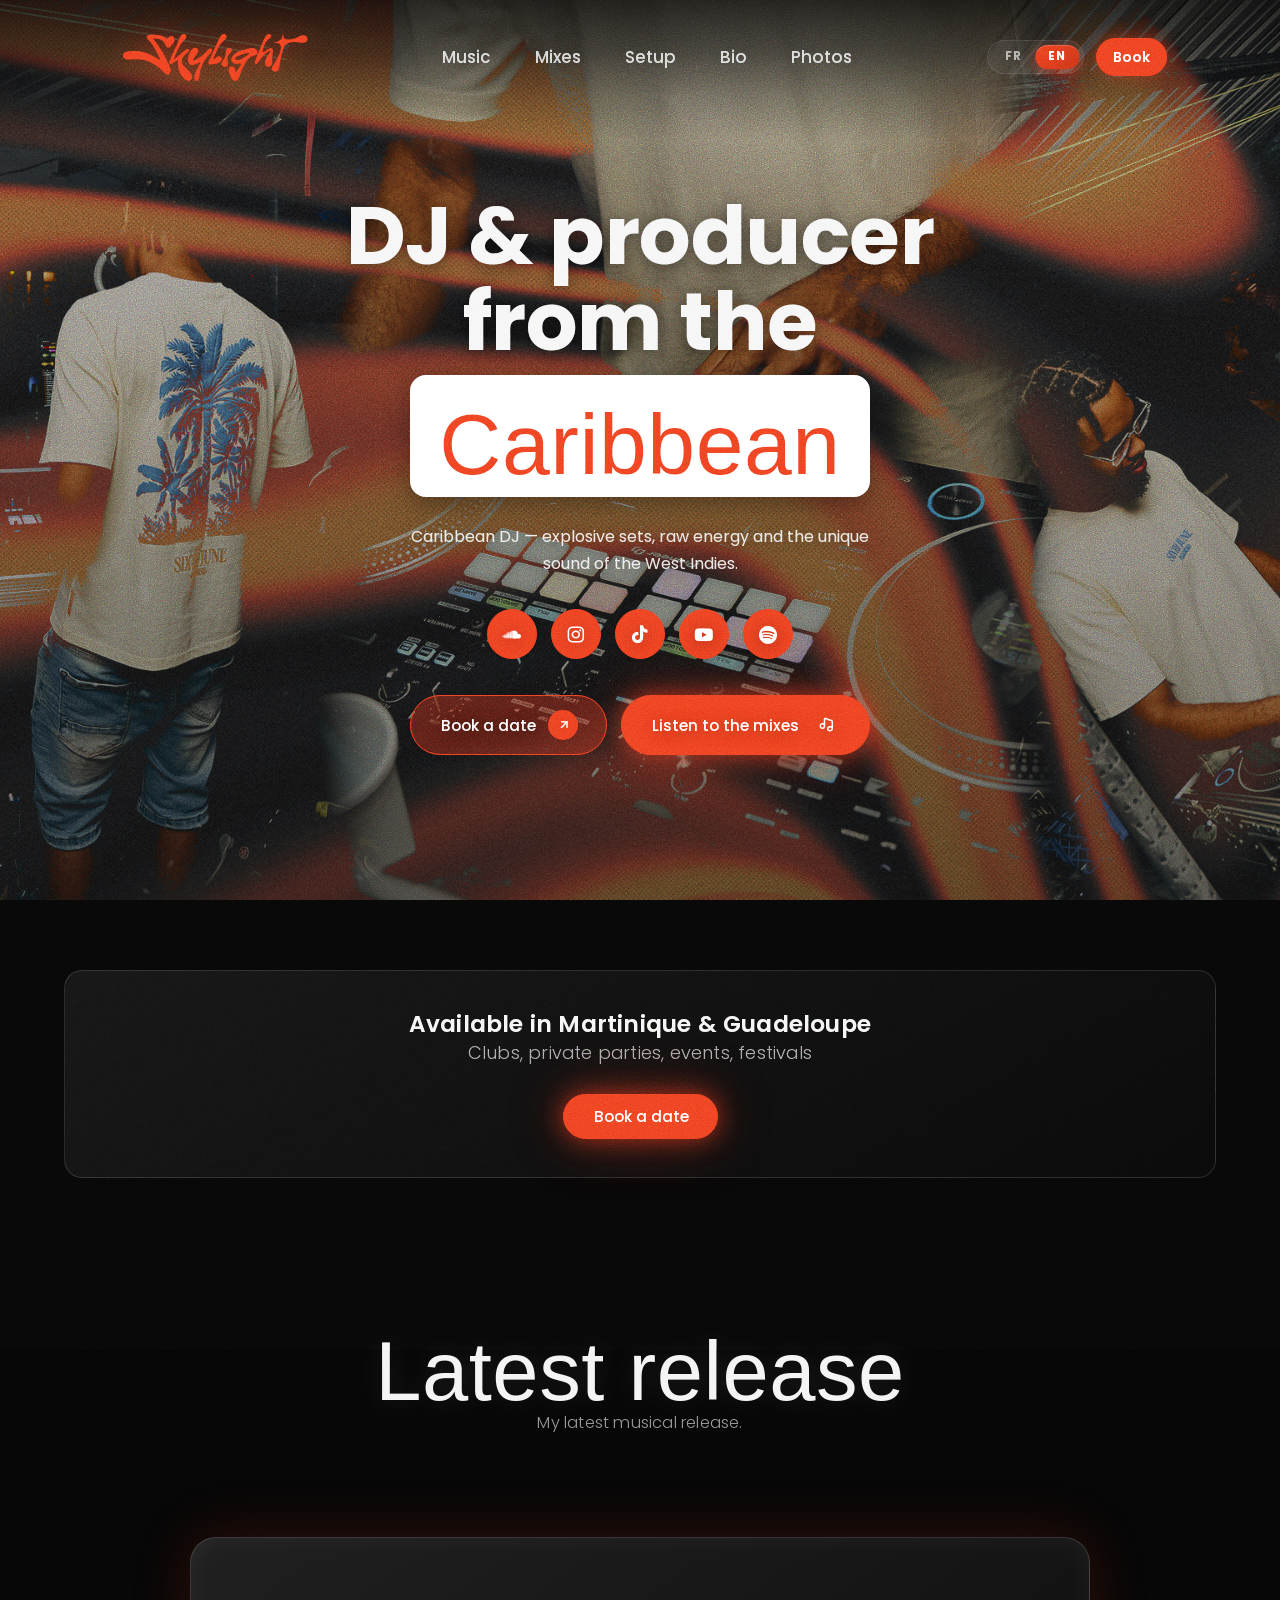
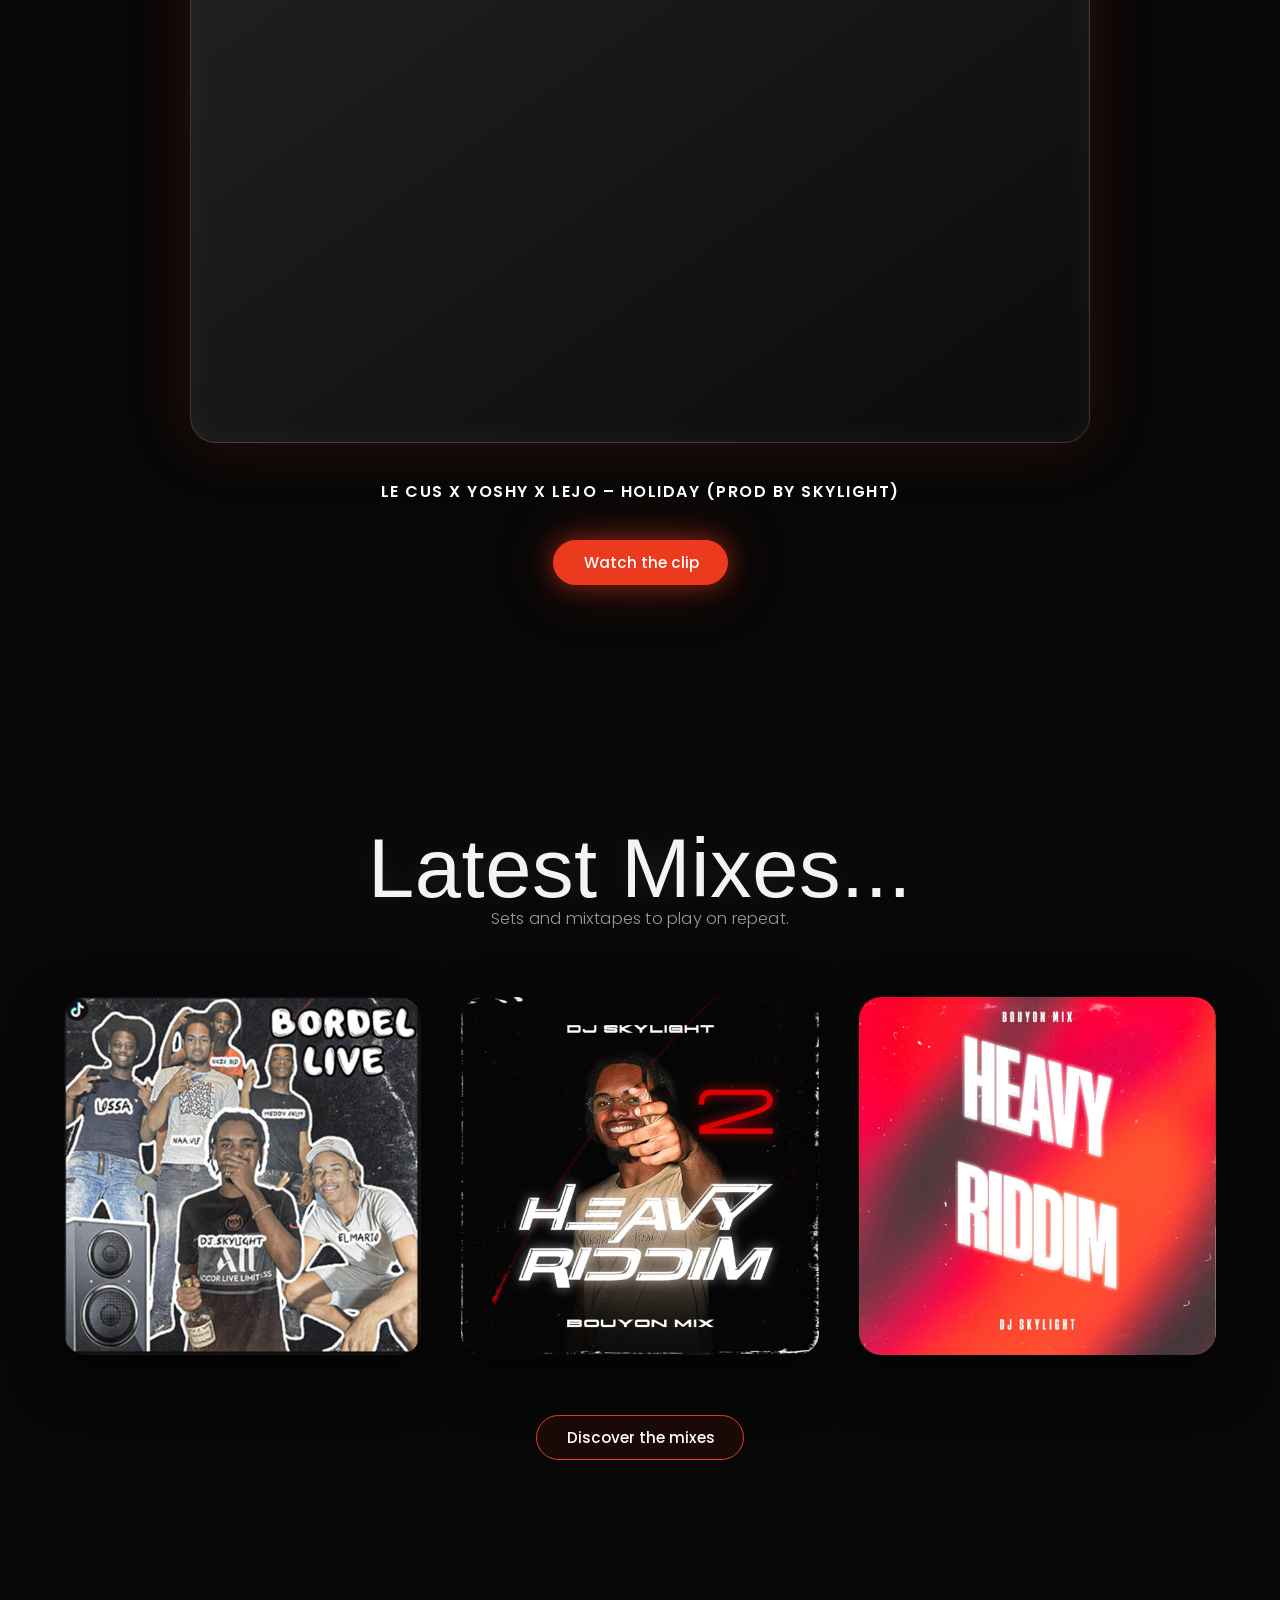
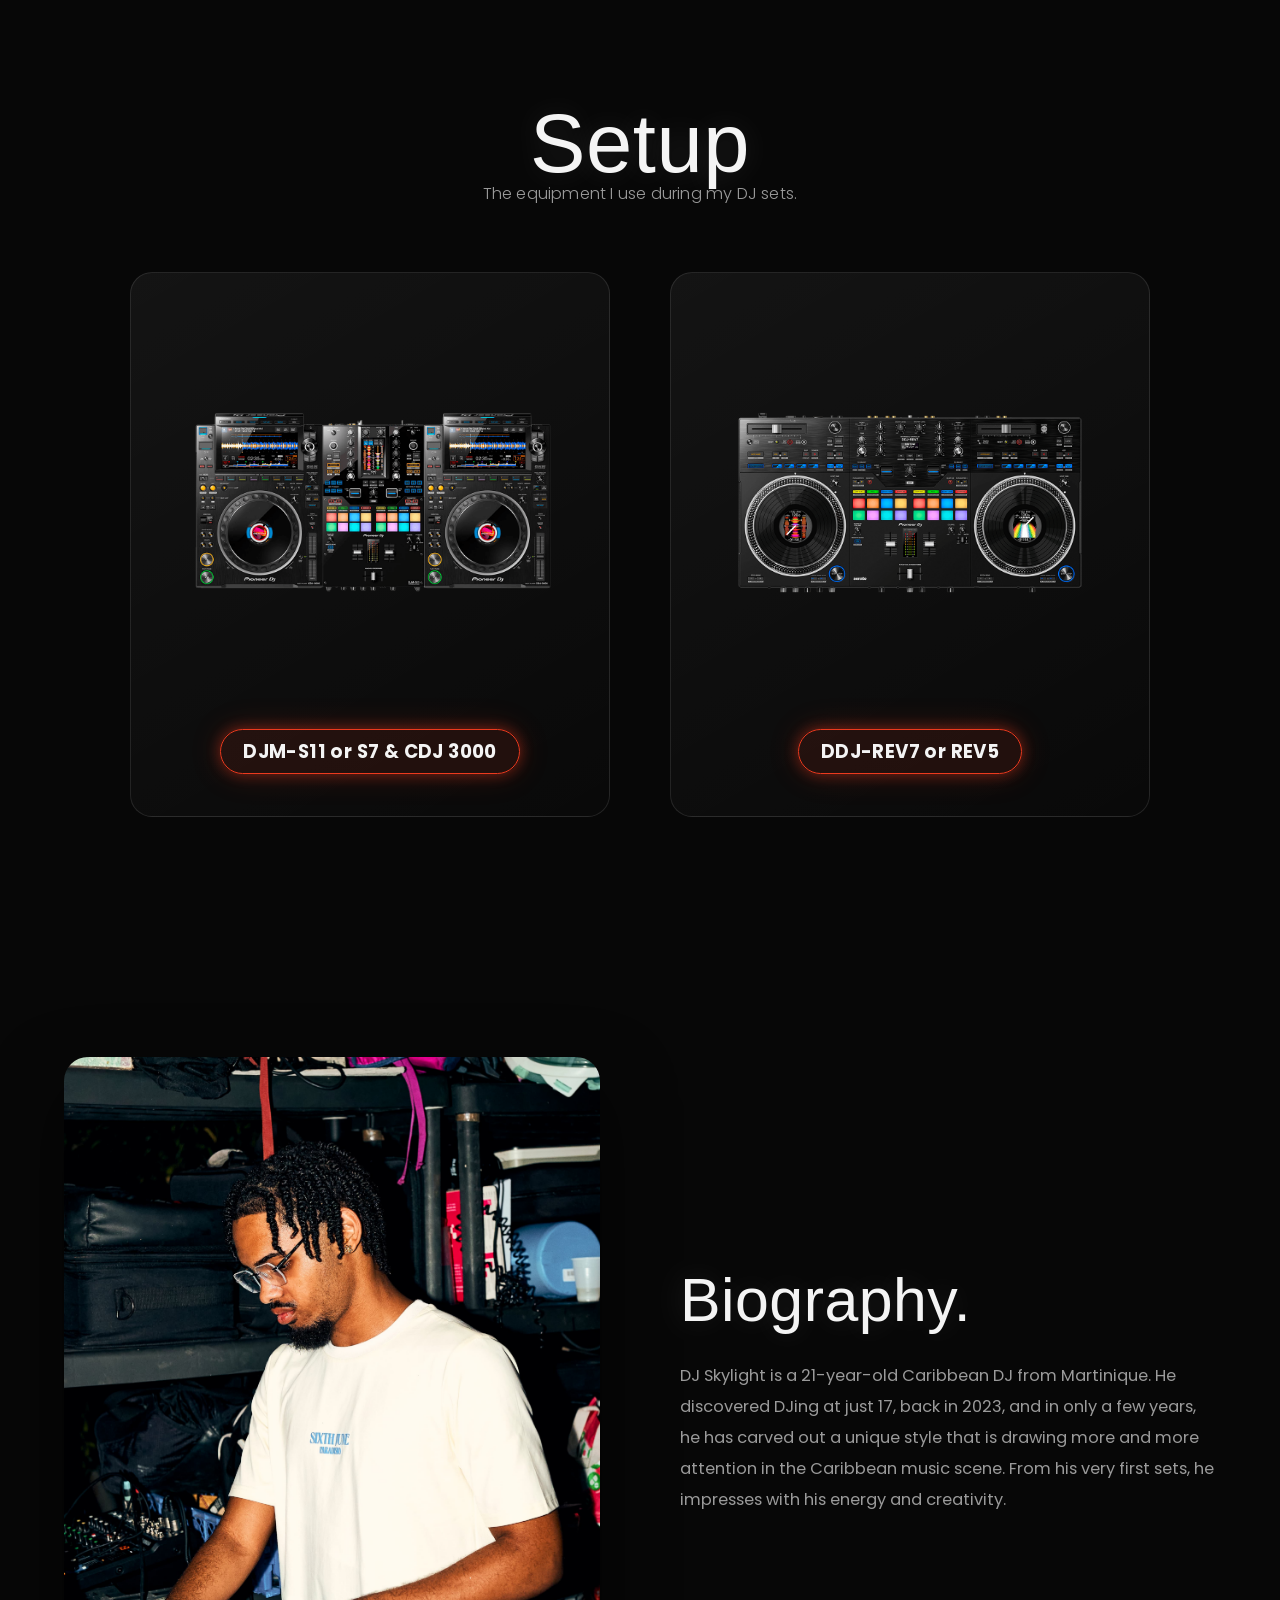
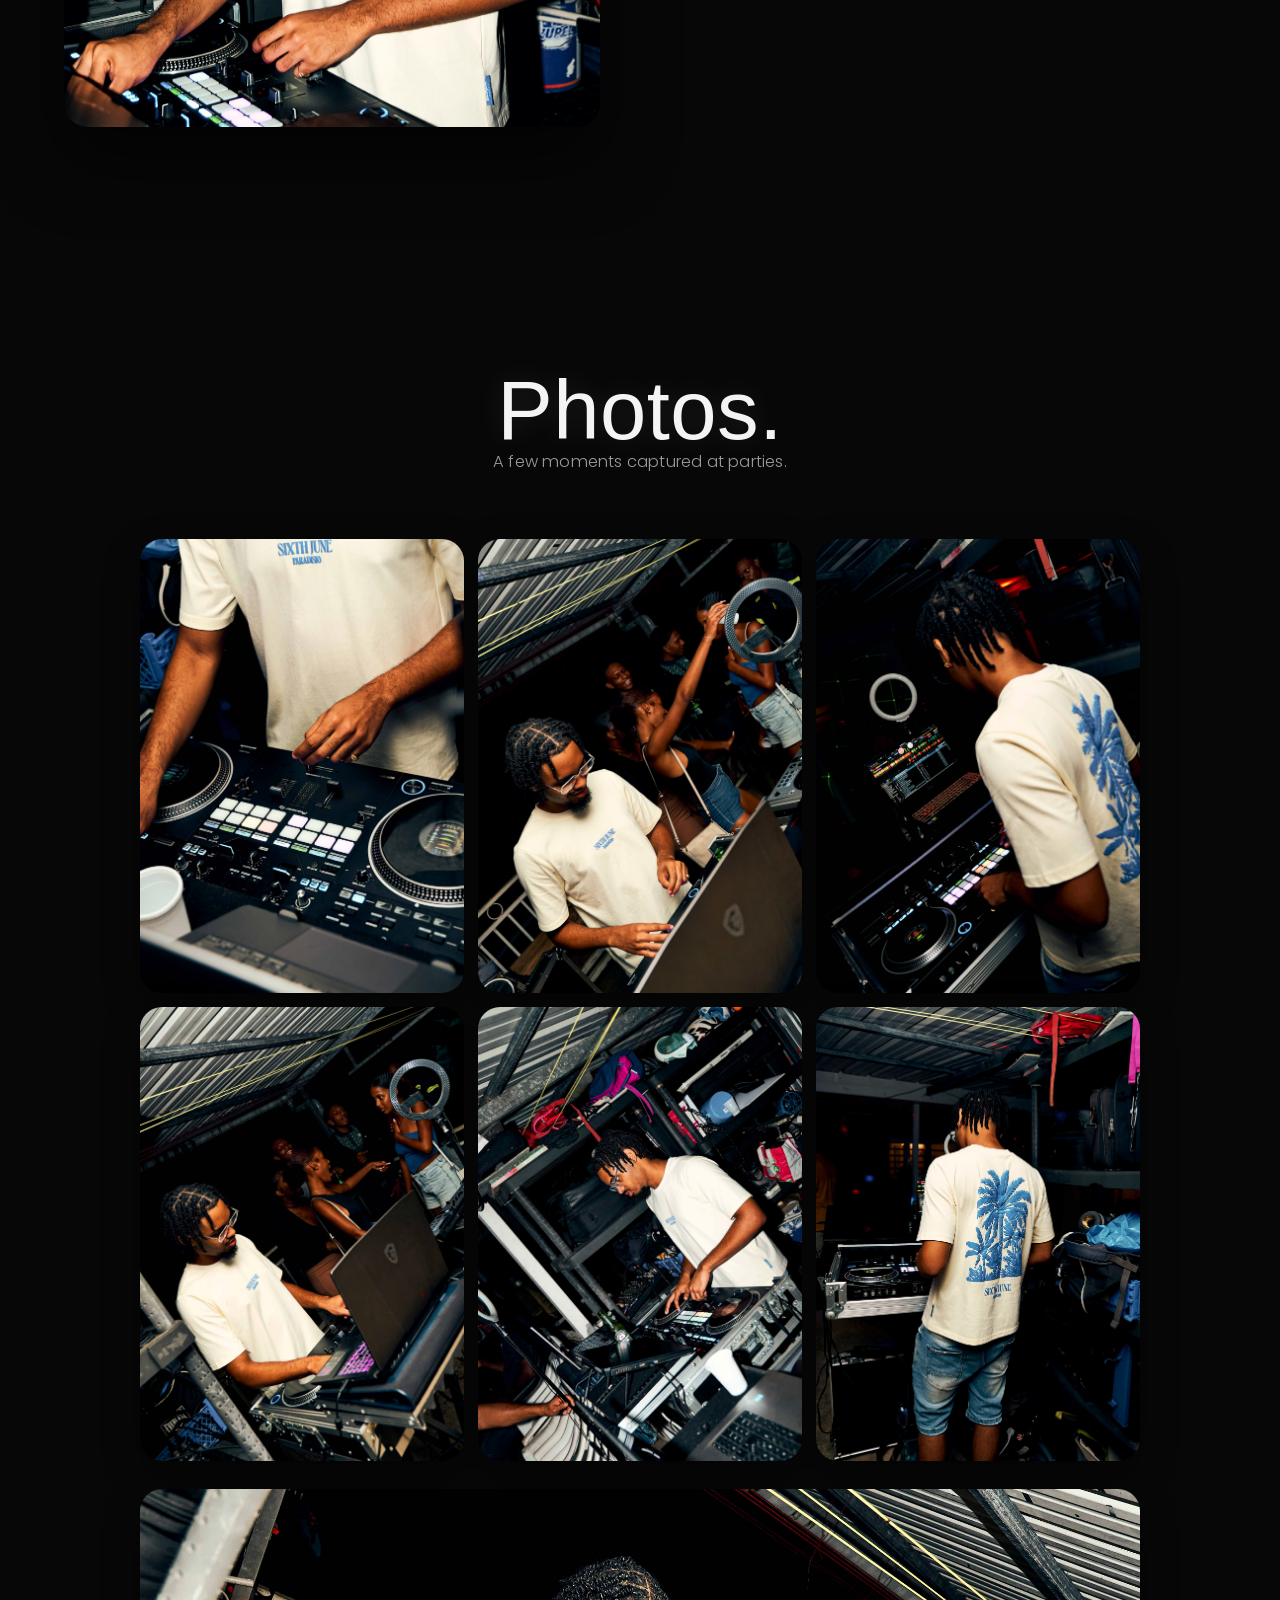
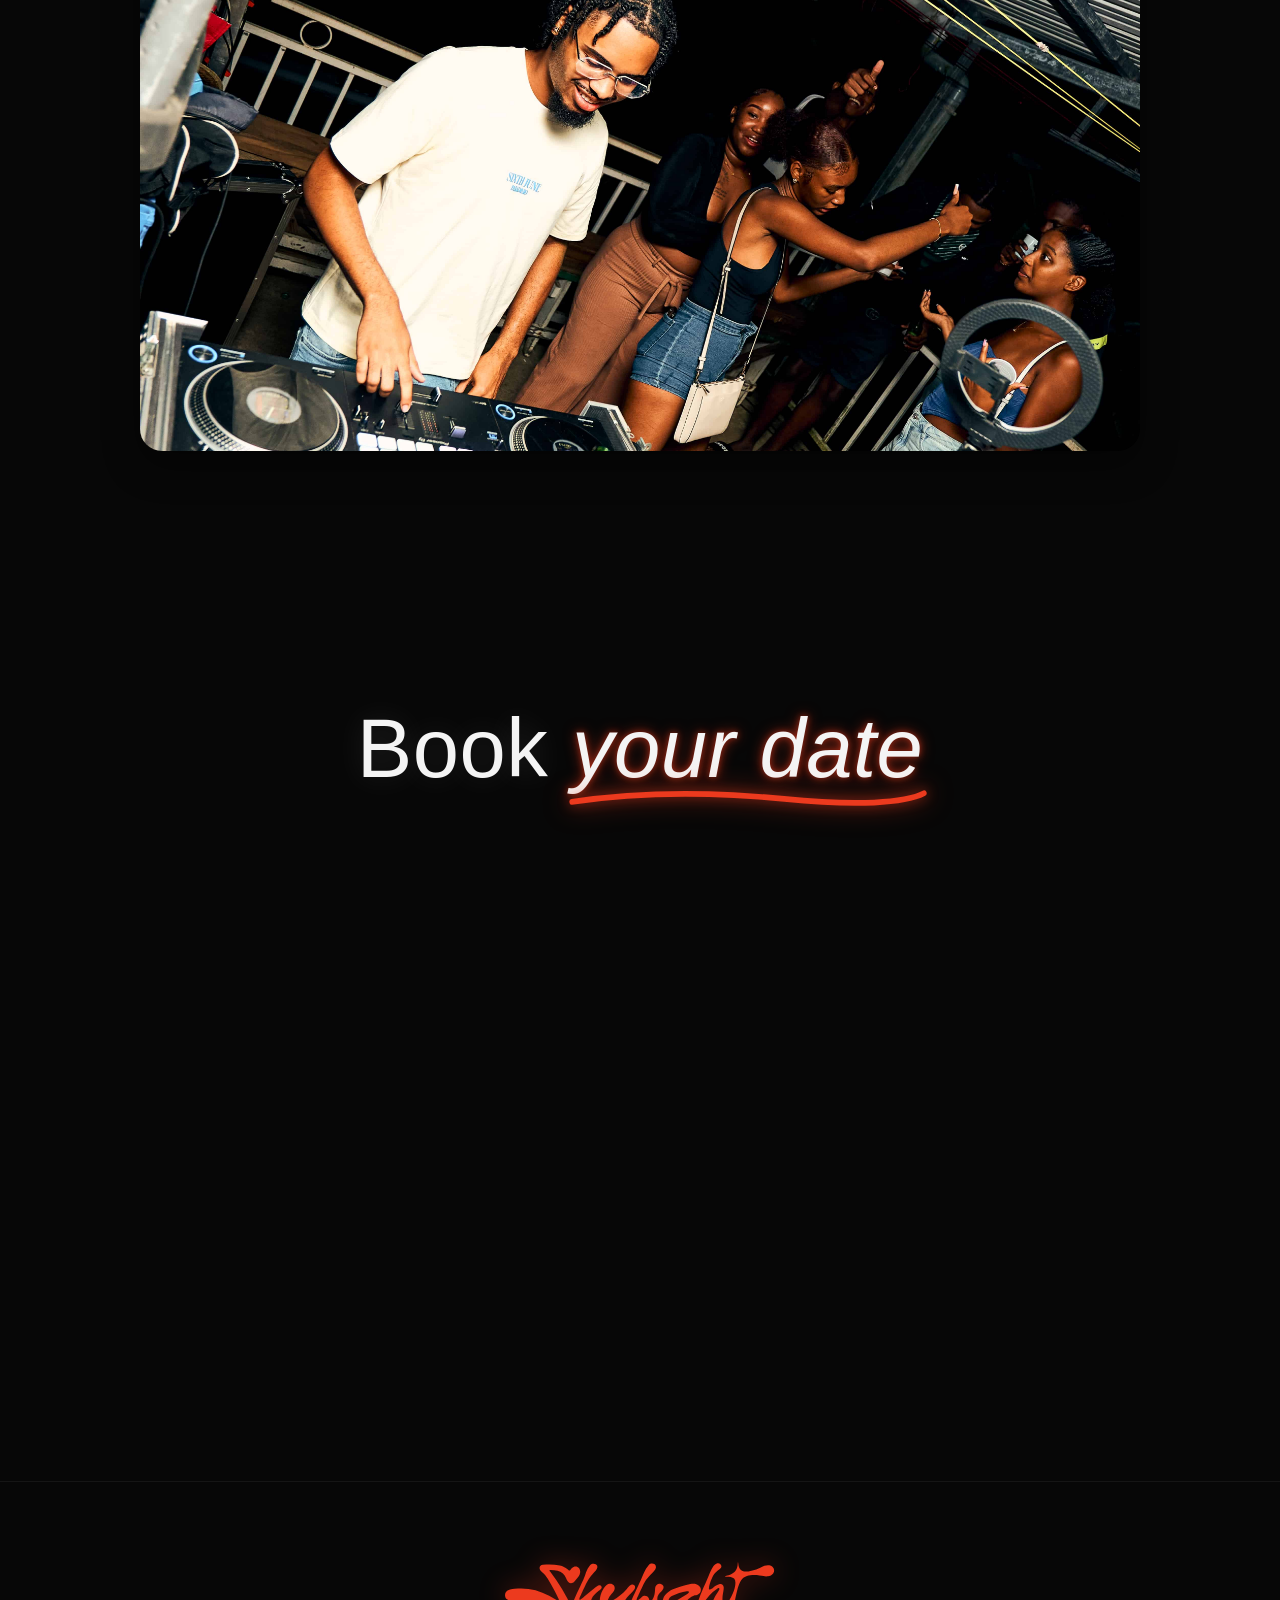
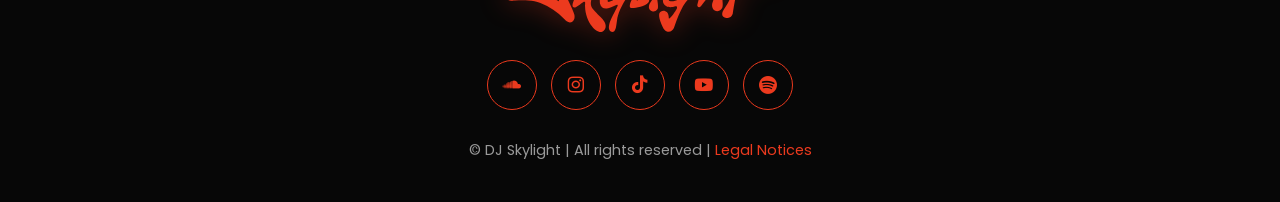
==== index.html @ bd1e5a02 "Update mentions légales: hébergement, crédits et styles liens - Hébergement : texte complet o2switch" ====
<!DOCTYPE html>
<html lang="fr">

<head>
    <meta charset="UTF-8">
    <meta name="viewport" content="width=device-width, initial-scale=1.0">
    <meta name="description"
        content="DJ Skylight — DJ caribéen, sets explosifs, énergie brute et son unique des Antilles.">
    <title>DJ SKYLIGHT — Musique Caribéenne</title>

    <!-- Boxicons -->
    <link href="https://unpkg.com/boxicons@2.1.4/css/boxicons.min.css" rel="stylesheet">
    <!-- Logo as favicon -->
    <link rel="icon" type="image/svg+xml" href="Images/Skylight_logo_seul.svg">
    <!-- Display font (Adobe Fonts) -->
    <link rel="stylesheet" href="https://use.typekit.net/oej1ysz.css">
    <!-- Styles -->
    <link rel="stylesheet" href="CSS/styles.css">
</head>

<body class="loading">
    <div id="loader" aria-hidden="true">
        <div class="loader-inner">
            <span class="loader-ring"></span>
            <svg class="loader-logo" viewBox="101 436 881 229" xmlns="http://www.w3.org/2000/svg" aria-hidden="true">
                <g fill="currentColor">
                    <path
                        d="M276.95,564.11c1.37-3.54.17-5.78-.84-7.9-4.22-8.72-8.26-17.55-12.94-26.05-7.37-13.46-15.11-26.72-22.82-40-4.43-7.61-10.31-14.05-16.89-19.87-2.29-2.02-4.63-4.1-6.48-6.51-6.19-8.16-2.05-18.1,8.12-18.76,18.58-1.22,37.13-1.45,55.49,2.7,9.35,2.12,17.69,6,24.96,12.25,6.43,5.49,6.48,5.42,11.66-1.36.67-.89,1.45-1.73,2.26-2.51,5.52-5.29,12.6-6.73,18.72-3.87,5.81,2.73,9.4,9.67,8.79,17.02-.46,5.29-2.24,10.2-5.33,14.41-4.14,5.72-8.82,11.1-13.45,16.46-1.33,1.54-3.23,2.73-5.06,3.7-5.23,2.77-11.06,1.9-15.08-2.42-1.88-1.99-3.33-4.37-4.67-6.75-1.28-2.23-2.24-4.65-3.23-7.05-4.99-12.41-14.58-19.75-27.08-22.79-7.3-1.77-15.06-1.69-22.6-2.33-1.18-.1-2.39.51-4.31.94,1.06,1.7,1.64,2.95,2.46,4.02,28.41,37.31,53.11,76.8,71.25,120.19,2.17,5.22,4.51,10.37,6.51,15.66,1.01,2.69,1.88,5.57,2.1,8.42.24,3.17.17,6.54-.63,9.57-3.2,11.67-15.06,15.87-24.91,8.84-2.99-2.12-5.59-4.88-8.1-7.59-21.85-23.76-47.97-41.18-78.02-52.76-12.46-4.82-25.52-7.07-38.79-7.96-14.84-.99-29.71-.87-44.55.47-4,.35-8.1.58-12.1.25-3.33-.28-6.75-1.01-9.83-2.33-6.05-2.59-9.85-7.26-10.39-14.04-.53-7.02,2.17-12.72,8.05-16.58,2.51-1.66,5.42-3.01,8.36-3.69,4.87-1.11,9.83-1.69,14.79-2.25,40.17-4.53,77.85,3.45,113.08,23.01,8.63,4.78,17.08,9.83,25.69,14.7,1.73.99,3.64,1.71,5.81,2.72Z" />
                    <path
                        d="M360.3,548.74c10.05-8.08,20-16.25,30.07-24.35,3.86-3.14,7.73-6.34,11.85-9.17,2.1-1.45,4.65-2.46,7.16-3.05,2.7-.65,5.23.46,6.82,2.89,1.61,2.42,1.59,5.11.05,7.45-1.28,1.93-2.99,3.66-4.79,5.13-3.06,2.49-6.41,4.64-9.54,7.04-7.45,5.69-13.18,12.78-17.37,21.17-1.25,2.46-5.23,17.31.17,27.9,5.16,10.11,23.61,25.47,35.11,38.77,21.35,24.69,5.76,42.38-5.35,42.41-10.05.02-21.44-7.17-33.64-24.61-10.6-15.2-20.17-42.67-17.69-69.88.02-.07.05-.14.05-.22.63-3.06-2.87-5.13-5.42-3.37-.17.11-.31.2-.48.29-4.07,2.2-18.24,15.34-26.75,17.31-5.25,1.08-8.96-1.75-8.77-7.16.14-3.35.89-6.82,2.07-9.96,4.94-13.25,20.07-45.5,33.78-74.21,6.58-13.75,8.19-30.97,22.24-47.42,5.64-6.6,20.07-5.76,22.84,2.84,4.51,14.06-17.4,23.38-33.69,54.03-8.41,15.83-15.25,32.54-18.6,39.12-17.64,34.28,7.9,8.63,9.88,7.05Z" />
                    <path
                        d="M469.52,576.3c-2.75-1.39-4.46.23-6.29,1.08-5.01,2.33-9.85,5.07-14.99,7.06-4.39,1.69-9.04,3.14-13.66,3.66-12.41,1.36-20.77-5.22-23.11-17.54-1.06-5.77-.67-11.55.36-17.29,2.05-11.26,6.05-21.87,12.31-31.44,2.55-3.9,5.93-7.36,9.32-10.61,3.11-2.98,7.16-4.36,11.57-4.43,9.61-.18,16.58,7.73,14.65,17.14-.67,3.25-2.29,6.47-4.07,9.32-1.93,3.1-4.48,5.82-6.92,8.6-4.51,5.22-8.36,10.84-10.99,17.25-.77,1.98-1.64,4.17-.14,6.01,1.86,2.25,4.41,1.41,6.58.52,3.42-1.4,6.82-2.88,10-4.73,16.75-9.7,31.97-21.28,44.62-36.08,2.89-3.4,5.83-6.79,9.04-9.93,1.86-1.8,4.07-3.36,6.41-4.45,3.35-1.53,6.77-1.12,9.61,1.43,2.8,2.53,3.54,5.84,2.43,9.37-.63,1.98-1.69,3.86-2.82,5.6-1.16,1.75-2.6,3.33-4,4.88-4.22,4.7-16.82,15.73-25.42,29.49-14,22.32-24.05,46.55-26.38,64.26-3.08,23.11-4.34,39.34-15.88,39.36-5.16.01-14.65-4.87-9.49-25.72,3.86-15.42,21.4-46.47,25.18-54.97,1.04-2.36,2.63-4.61,2.07-7.86Z" />
                    <path
                        d="M517.95,586.74c-5.35.33-8.94-1.73-8.77-7.16.14-3.35.92-6.81,2.07-9.96,4.94-13.25,20.48-45.34,33.81-74.21,7.37-16,12.12-33.48,26.31-49.8,6.55-7.57,19.57-5.84,22.84,2.58,6.19,15.79-23.35,28.6-37.78,56.68-8.19,15.95-15.23,32.54-18.6,39.12-17.61,34.28,8,8.75,9.88,7.05,14.14-12.95,31.73,4.51,23.06,16.75-10.84,15.29-42.12,18.32-52.82,18.96Z" />
                    <path
                        d="M611.61,533.08c-1.04.9-2.1,1.77-3.06,2.73-17.06,16.73-4.58,31.28-7.11,50.11-.6,4.3-3.45,8.31-7.95,10.42-2.72,1.26-5.78,1.8-8.89,1.45-6.6-.77-11.37-4.94-12.6-11.07-.17-.76-.22-1.52-.22-1.51-.48-4.49.43-8.06,1.93-11.55,2.34-5.49,5.33-8.87,9.78-15.29,9.64-13.78,7.98-33.9,8.77-38.35.58-3.31,1.95-6.35,4.72-8.88,3.83-3.46,8.55-4.65,13.69-3.25,11.66,3.57,12.48,15.01.94,25.19Z" />
                    <path
                        d="M729.51,543.84c-2.51.78-5.3.37-7.81,1.17-30.17,9.39-48.14,49.95-67.83,106.46-4.7,13.48-27.4,23.64-39.23-7.76-2.36-6.25-12.67-28.9-8.51-39.83,4.92-12.84,30.46-13.55,30.67,14.19.12,13.57,23.54-24.25,24.79-26.34,4.39-7.29,2.65-13.16-5.98-9.95-3.71,1.36-18.34,4.05-26.46-1-8.7-5.41-13.57-13.38-10.96-23.66,1.25-4.88,3.71-9.1,6.82-12.88,7.04-8.49,15.47-15,25.42-19.13,7.54-3.16,15.28-6.01,23.13-8.28,11.16-3.23,22.46-5.94,33.76-8.6,6.48-1.52,13.04-1.65,19.54.35,3.64,1.1,6.77,2.99,9.52,5.67,10.1,9.98,5.3,25.78-6.89,29.58ZM702.54,533.84c-.22-.84-1.2-1.83-2-2.01-1.57-.37-3.28-.51-4.87-.25-16.96,2.66-33.28,7.78-48.84,15.87-2.58,1.36-4.89,3.59-7.11,5.71-1.2,1.16-2.05,2.84-2.8,4.45-1.06,2.37.1,5.61,2.39,6.22,2.51.69,5.13.86,5.98.96,9.06-.6,16-2.72,22.46-6.42,9.04-5.18,18.02-10.46,26.94-15.88,2.55-1.54,4.89-3.64,7.16-5.71.58-.55.92-2.07.7-2.93Z" />
                    <path
                        d="M769.68,526.21c9.64,1.34,14.55-13.25,33.78-17.94,8.38-.95,12.26,3.34,13.04,10.59.31,3.16-.19,6.47-.63,9.64-.46,3.26-1.04,6.52-1.66,9.76-2.05,10.23-2.24,20.48-1.16,30.82.43,4.14.27,8.41-.24,12.55-.51,4.26-2.58,7.95-5.81,10.96-7.95,7.49-21.04,5.37-26.14-4.34-2.84-5.39-3.08-11.08-1.69-16.9,1.93-8.28,5.16-16.06,9.35-23.41,2.58-4.58,5.66-8.88,8.43-13.34,1.69-2.69,3.4-5.35,4.84-8.14.31-.57.51-1.2.67-1.9.43-1.96-1.42-3.94-3.3-3.23t-.05.01c-2.17.88-4.17,2.2-6.17,3.46-8.51,5.41-16.24,11.95-22.77,19.63-6.79,7.99-13.11,16.36-19.57,24.64-2.58,3.33-4.79,6.94-7.45,10.22-1.28,1.58-3.01,3.05-4.84,3.87-4.51,2.01-8.72-1.08-8.29-5.95.17-1.81.82-3.58,1.23-5.37,3.23-14.2,8.72-27.64,14.53-40.91,2-4.54,11.13-24.75,19.54-44.73,4.82-11.48,12.7-32.4,20.84-40.28,14.46-14,28.07,1.29,20.82,10.1-7.83,9.49-17.88,9.52-28.34,31.58-9.3,19.58-12.99,37.58-8.99,38.64Z" />
                    <path
                        d="M978.37,473.7c-4.14,5.64-10.29,8.04-17.18,8.98-4.87.66-9.83.39-14.67-.48-14.19-2.54-54.55-11.1-72.91,13.14-15.35,20.29-26.29,104.55-27.03,107.65-.65,2.78-4.31,18.64-21.69,16.13-16.55-2.37-16.05-16.6-7.54-28.63,12.53-17.71,17.12-29.23,22.5-38.37,6.99-11.87,22.83-48.15,10.53-61.77-8.78-9.71-29.4-4.84-29.49-7.18-.07-1.83,12.69-1.75,26.26-11.2,2.53-1.76,4.65-3.24,6.89-5.78,10.55-12.01,7.41-29.39,9.1-29.49,1.67-.1.04,17.15,9.79,25.63,6.45,5.62,15.23,5.38,24.58,4.46,17.27-1.7,34.69-10.11,46.58-15.84,1.11-.54,8.37-4.06,17.06-4.1,5.49-.02,10.53,1.34,14.79,5.02,6.41,5.6,7.52,14.98,2.43,21.83Z" />
                </g>
            </svg>
        </div>
    </div>

    <div class="grain"></div>
    <div class="nav-veil" id="nav-veil"></div>

    <!-- ============ NAVBAR ============ -->
    <nav id="nav">
        <a href="#accueil" class="logo" aria-label="Skylight - Accueil">
            <!-- SVG logo inline so it inherits color & filter -->
            <svg viewBox="101 436 881 229" xmlns="http://www.w3.org/2000/svg" aria-hidden="true">
                <g fill="currentColor">
                    <path
                        d="M276.95,564.11c1.37-3.54.17-5.78-.84-7.9-4.22-8.72-8.26-17.55-12.94-26.05-7.37-13.46-15.11-26.72-22.82-40-4.43-7.61-10.31-14.05-16.89-19.87-2.29-2.02-4.63-4.1-6.48-6.51-6.19-8.16-2.05-18.1,8.12-18.76,18.58-1.22,37.13-1.45,55.49,2.7,9.35,2.12,17.69,6,24.96,12.25,6.43,5.49,6.48,5.42,11.66-1.36.67-.89,1.45-1.73,2.26-2.51,5.52-5.29,12.6-6.73,18.72-3.87,5.81,2.73,9.4,9.67,8.79,17.02-.46,5.29-2.24,10.2-5.33,14.41-4.14,5.72-8.82,11.1-13.45,16.46-1.33,1.54-3.23,2.73-5.06,3.7-5.23,2.77-11.06,1.9-15.08-2.42-1.88-1.99-3.33-4.37-4.67-6.75-1.28-2.23-2.24-4.65-3.23-7.05-4.99-12.41-14.58-19.75-27.08-22.79-7.3-1.77-15.06-1.69-22.6-2.33-1.18-.1-2.39.51-4.31.94,1.06,1.7,1.64,2.95,2.46,4.02,28.41,37.31,53.11,76.8,71.25,120.19,2.17,5.22,4.51,10.37,6.51,15.66,1.01,2.69,1.88,5.57,2.1,8.42.24,3.17.17,6.54-.63,9.57-3.2,11.67-15.06,15.87-24.91,8.84-2.99-2.12-5.59-4.88-8.1-7.59-21.85-23.76-47.97-41.18-78.02-52.76-12.46-4.82-25.52-7.07-38.79-7.96-14.84-.99-29.71-.87-44.55.47-4,.35-8.1.58-12.1.25-3.33-.28-6.75-1.01-9.83-2.33-6.05-2.59-9.85-7.26-10.39-14.04-.53-7.02,2.17-12.72,8.05-16.58,2.51-1.66,5.42-3.01,8.36-3.69,4.87-1.11,9.83-1.69,14.79-2.25,40.17-4.53,77.85,3.45,113.08,23.01,8.63,4.78,17.08,9.83,25.69,14.7,1.73.99,3.64,1.71,5.81,2.72Z" />
                    <path
                        d="M360.3,548.74c10.05-8.08,20-16.25,30.07-24.35,3.86-3.14,7.73-6.34,11.85-9.17,2.1-1.45,4.65-2.46,7.16-3.05,2.7-.65,5.23.46,6.82,2.89,1.61,2.42,1.59,5.11.05,7.45-1.28,1.93-2.99,3.66-4.79,5.13-3.06,2.49-6.41,4.64-9.54,7.04-7.45,5.69-13.18,12.78-17.37,21.17-1.25,2.46-5.23,17.31.17,27.9,5.16,10.11,23.61,25.47,35.11,38.77,21.35,24.69,5.76,42.38-5.35,42.41-10.05.02-21.44-7.17-33.64-24.61-10.6-15.2-20.17-42.67-17.69-69.88.02-.07.05-.14.05-.22.63-3.06-2.87-5.13-5.42-3.37-.17.11-.31.2-.48.29-4.07,2.2-18.24,15.34-26.75,17.31-5.25,1.08-8.96-1.75-8.77-7.16.14-3.35.89-6.82,2.07-9.96,4.94-13.25,20.07-45.5,33.78-74.21,6.58-13.75,8.19-30.97,22.24-47.42,5.64-6.6,20.07-5.76,22.84,2.84,4.51,14.06-17.4,23.38-33.69,54.03-8.41,15.83-15.25,32.54-18.6,39.12-17.64,34.28,7.9,8.63,9.88,7.05Z" />
                    <path
                        d="M469.52,576.3c-2.75-1.39-4.46.23-6.29,1.08-5.01,2.33-9.85,5.07-14.99,7.06-4.39,1.69-9.04,3.14-13.66,3.66-12.41,1.36-20.77-5.22-23.11-17.54-1.06-5.77-.67-11.55.36-17.29,2.05-11.26,6.05-21.87,12.31-31.44,2.55-3.9,5.93-7.36,9.32-10.61,3.11-2.98,7.16-4.36,11.57-4.43,9.61-.18,16.58,7.73,14.65,17.14-.67,3.25-2.29,6.47-4.07,9.32-1.93,3.1-4.48,5.82-6.92,8.6-4.51,5.22-8.36,10.84-10.99,17.25-.77,1.98-1.64,4.17-.14,6.01,1.86,2.25,4.41,1.41,6.58.52,3.42-1.4,6.82-2.88,10-4.73,16.75-9.7,31.97-21.28,44.62-36.08,2.89-3.4,5.83-6.79,9.04-9.93,1.86-1.8,4.07-3.36,6.41-4.45,3.35-1.53,6.77-1.12,9.61,1.43,2.8,2.53,3.54,5.84,2.43,9.37-.63,1.98-1.69,3.86-2.82,5.6-1.16,1.75-2.6,3.33-4,4.88-4.22,4.7-16.82,15.73-25.42,29.49-14,22.32-24.05,46.55-26.38,64.26-3.08,23.11-4.34,39.34-15.88,39.36-5.16.01-14.65-4.87-9.49-25.72,3.86-15.42,21.4-46.47,25.18-54.97,1.04-2.36,2.63-4.61,2.07-7.86Z" />
                    <path
                        d="M517.95,586.74c-5.35.33-8.94-1.73-8.77-7.16.14-3.35.92-6.81,2.07-9.96,4.94-13.25,20.48-45.34,33.81-74.21,7.37-16,12.12-33.48,26.31-49.8,6.55-7.57,19.57-5.84,22.84,2.58,6.19,15.79-23.35,28.6-37.78,56.68-8.19,15.95-15.23,32.54-18.6,39.12-17.61,34.28,8,8.75,9.88,7.05,14.14-12.95,31.73,4.51,23.06,16.75-10.84,15.29-42.12,18.32-52.82,18.96Z" />
                    <path
                        d="M611.61,533.08c-1.04.9-2.1,1.77-3.06,2.73-17.06,16.73-4.58,31.28-7.11,50.11-.6,4.3-3.45,8.31-7.95,10.42-2.72,1.26-5.78,1.8-8.89,1.45-6.6-.77-11.37-4.94-12.6-11.07-.17-.76-.22-1.52-.22-1.51-.48-4.49.43-8.06,1.93-11.55,2.34-5.49,5.33-8.87,9.78-15.29,9.64-13.78,7.98-33.9,8.77-38.35.58-3.31,1.95-6.35,4.72-8.88,3.83-3.46,8.55-4.65,13.69-3.25,11.66,3.57,12.48,15.01.94,25.19Z" />
                    <path
                        d="M729.51,543.84c-2.51.78-5.3.37-7.81,1.17-30.17,9.39-48.14,49.95-67.83,106.46-4.7,13.48-27.4,23.64-39.23-7.76-2.36-6.25-12.67-28.9-8.51-39.83,4.92-12.84,30.46-13.55,30.67,14.19.12,13.57,23.54-24.25,24.79-26.34,4.39-7.29,2.65-13.16-5.98-9.95-3.71,1.36-18.34,4.05-26.46-1-8.7-5.41-13.57-13.38-10.96-23.66,1.25-4.88,3.71-9.1,6.82-12.88,7.04-8.49,15.47-15,25.42-19.13,7.54-3.16,15.28-6.01,23.13-8.28,11.16-3.23,22.46-5.94,33.76-8.6,6.48-1.52,13.04-1.65,19.54.35,3.64,1.1,6.77,2.99,9.52,5.67,10.1,9.98,5.3,25.78-6.89,29.58ZM702.54,533.84c-.22-.84-1.2-1.83-2-2.01-1.57-.37-3.28-.51-4.87-.25-16.96,2.66-33.28,7.78-48.84,15.87-2.58,1.36-4.89,3.59-7.11,5.71-1.2,1.16-2.05,2.84-2.8,4.45-1.06,2.37.1,5.61,2.39,6.22,2.51.69,5.13.86,5.98.96,9.06-.6,16-2.72,22.46-6.42,9.04-5.18,18.02-10.46,26.94-15.88,2.55-1.54,4.89-3.64,7.16-5.71.58-.55.92-2.07.7-2.93Z" />
                    <path
                        d="M769.68,526.21c9.64,1.34,14.55-13.25,33.78-17.94,8.38-.95,12.26,3.34,13.04,10.59.31,3.16-.19,6.47-.63,9.64-.46,3.26-1.04,6.52-1.66,9.76-2.05,10.23-2.24,20.48-1.16,30.82.43,4.14.27,8.41-.24,12.55-.51,4.26-2.58,7.95-5.81,10.96-7.95,7.49-21.04,5.37-26.14-4.34-2.84-5.39-3.08-11.08-1.69-16.9,1.93-8.28,5.16-16.06,9.35-23.41,2.58-4.58,5.66-8.88,8.43-13.34,1.69-2.69,3.4-5.35,4.84-8.14.31-.57.51-1.2.67-1.9.43-1.96-1.42-3.94-3.3-3.23t-.05.01c-2.17.88-4.17,2.2-6.17,3.46-8.51,5.41-16.24,11.95-22.77,19.63-6.79,7.99-13.11,16.36-19.57,24.64-2.58,3.33-4.79,6.94-7.45,10.22-1.28,1.58-3.01,3.05-4.84,3.87-4.51,2.01-8.72-1.08-8.29-5.95.17-1.81.82-3.58,1.23-5.37,3.23-14.2,8.72-27.64,14.53-40.91,2-4.54,11.13-24.75,19.54-44.73,4.82-11.48,12.7-32.4,20.84-40.28,14.46-14,28.07,1.29,20.82,10.1-7.83,9.49-17.88,9.52-28.34,31.58-9.3,19.58-12.99,37.58-8.99,38.64Z" />
                    <path
                        d="M978.37,473.7c-4.14,5.64-10.29,8.04-17.18,8.98-4.87.66-9.83.39-14.67-.48-14.19-2.54-54.55-11.1-72.91,13.14-15.35,20.29-26.29,104.55-27.03,107.65-.65,2.78-4.31,18.64-21.69,16.13-16.55-2.37-16.05-16.6-7.54-28.63,12.53-17.71,17.12-29.23,22.5-38.37,6.99-11.87,22.83-48.15,10.53-61.77-8.78-9.71-29.4-4.84-29.49-7.18-.07-1.83,12.69-1.75,26.26-11.2,2.53-1.76,4.65-3.24,6.89-5.78,10.55-12.01,7.41-29.39,9.1-29.49,1.67-.1.04,17.15,9.79,25.63,6.45,5.62,15.23,5.38,24.58,4.46,17.27-1.7,34.69-10.11,46.58-15.84,1.11-.54,8.37-4.06,17.06-4.1,5.49-.02,10.53,1.34,14.79,5.02,6.41,5.6,7.52,14.98,2.43,21.83Z" />
                </g>
            </svg>
        </a>

        <ul class="nav-menu" id="menu">
            <li><a href="#musique" data-i18n="nav.musique">Musique</a></li>
            <li><a href="#mixs" data-i18n="nav.mixs">Mixs</a></li>
            <li><a href="#materiel" data-i18n="nav.materiel">Matériel</a></li>
            <li><a href="#bio" data-i18n="nav.bio">Bio</a></li>
            <li><a href="#photos" data-i18n="nav.photos">Photos</a></li>
        </ul>

        <div class="nav-cta-group">
            <button class="lang-switch" type="button" data-lang="fr" aria-label="Switch language to English">
                <span class="lang-switch__pill" aria-hidden="true"></span>
                <span class="lang-switch__opt active" data-lang-opt="fr">FR</span>
                <span class="lang-switch__opt" data-lang-opt="en">EN</span>
            </button>

            <a href="#contact" class="btn nav-cta"
                data-i18n="nav.contact">Réserver</a>
        </div>

        <div class="burger" id="burger" aria-label="Menu" role="button" tabindex="0">
            <span></span><span></span><span></span>
        </div>
    </nav>

    <!-- ============ MOBILE MENU (Dropdown) ============ -->
    <div class="m-dropdown" id="mobile-menu" aria-hidden="true">
        <ul class="m-dropdown__links">
            <li><a href="#musique" data-close data-i18n="nav.musique">Musique</a></li>
            <li><a href="#mixs" data-close data-i18n="nav.mixs">Mixs</a></li>
            <li><a href="#materiel" data-close data-i18n="nav.materiel">Matériel</a></li>
            <li><a href="#bio" data-close data-i18n="nav.bio">Bio</a></li>
            <li><a href="#photos" data-close data-i18n="nav.photos">Photos</a></li>
        </ul>
        <a href="#contact" class="btn btn--solid m-dropdown__cta" data-close data-i18n="nav.contact">Réserver</a>
    </div>

    <!-- ============ HERO ============ -->
    <header id="accueil" class="hero container">
        <div>
            <h1 class="reveal" data-i18n="hero.title">DJ & compositeur
                <span class="display red">Caribéen.</span>
            </h1>
            <p class="tag reveal delay1" data-i18n="hero.tag">DJ Antillais — sets explosifs, énergie brute et son unique
                des Antilles.</p>

            <div class="socials reveal delay2">
                <a href="https://soundcloud.com/djskylightfwi" target="_blank" rel="noopener" aria-label="SoundCloud">
                    <i class='bx bxl-soundcloud'></i>
                </a>
                <a href="https://instagram.com/dj.skylight" target="_blank" rel="noopener" aria-label="Instagram">
                    <i class='bx bxl-instagram'></i>
                </a>
                <a href="https://www.tiktok.com/@dj.skylight" target="_blank" rel="noopener" aria-label="TikTok">
                    <i class='bx bxl-tiktok'></i>
                </a>
                <a href="https://www.youtube.com/@dj.skylight" target="_blank" rel="noopener" aria-label="YouTube">
                    <i class='bx bxl-youtube'></i>
                </a>
                <a href="https://open.spotify.com/intl-fr/artist/1I9DYlsXZiKfFwJTe5qqzJ" target="_blank" rel="noopener"
                    aria-label="Spotify">
                    <i class='bx bxl-spotify'></i>
                </a>
            </div>

            <div class="hero-ctas reveal delay3">
                <a href="#contact" class="btn">
                    <span data-i18n="hero.cta.contact">Envoyer ma demande</span> <span class="ic"><i
                            class='bx bx-up-arrow-alt'></i></span>
                </a>
                <a href="#mixs" class="btn btn--solid">
                    <span data-i18n="hero.cta.mixs">Écouter les mixs</span> <span class="icc"><i
                            class='bx bx-music'></i></span>
                </a>
            </div>
        </div>
    </header>

    <!-- ============ MINI BOOKING (juste après le hero) ============ -->
    <section id="booking-strip">
        <div class="container">
            <div class="booking-band glass reveal">
                <div class="booking-band__text">
                    <p class="booking-band__avail" data-i18n="booking.avail">Disponible en Martinique &amp;
                        Guadeloupe</p>
                    <p class="booking-band__types" data-i18n="booking.types">Clubs, soirées privées, events,
                        festivals</p>
                </div>
                <a href="#contact" class="btn btn--solid booking-band__cta" data-i18n="booking.cta">Envoyer ma demande</a>
            </div>
        </div>
    </section>

    <!-- ============ MUSIQUE — DERNIERE SORTIE ============ -->
    <section id="musique">
        <div class="container video-wrap">
            <div class="section-head">
                <h2 class="display section-title has-sub reveal" data-i18n="musique.title">Dernière sortie</h2>
                <p class="section-sub reveal delay1" data-i18n="musique.sub">Ma dernière sortie musicale.</p>
            </div>

            <div class="video-glass reveal delay1">
                <div id="ytplayer"></div>
            </div>

            <p class="track-name reveal delay2">LE CUS X YOSHY x LEJO – HOLIDAY (PROD BY SKYLIGHT)</p>

            <a class="btn btn--solid reveal delay2" href="https://www.youtube.com/watch?v=GoIJSQp2lNc" target="_blank"
                rel="noopener" data-i18n="musique.cta">
                Voir le clip
            </a>
        </div>
    </section>

    <!-- ============ MIXS ============ -->
    <section id="mixs">
        <div class="container">
            <h2 class="display section-title has-sub reveal" data-i18n="mixs.title">Derniers Mixs...</h2>
            <p class="section-sub reveal delay1" data-i18n="mixs.sub">Sets et mixtapes à écouter sans modération.</p>

            <div class="mix-grid">
                <div class="flip reveal">
                    <div class="flip-inner">
                        <div class="flip-face">
                            <img src="Images/BORDEL LIVE TIKTOK COVER.jpg" alt="Bordel Live">
                        </div>
                        <div class="flip-face flip-back">
                            <h3>BORDEL LIVE</h3>
                            <p data-i18n="mixs.card1.desc">Set live TikTok — shatta, bouyon & soca non-stop.</p>
                            <a class="btn" href="https://soundcloud.com/djskylightfwi/dj-skylight-bordel-live-tiktok"
                                target="_blank" rel="noopener" data-i18n="mixs.listen">
                                Écouter
                            </a>
                        </div>
                    </div>
                </div>

                <div class="flip reveal delay1">
                    <div class="flip-inner">
                        <div class="flip-face">
                            <img src="Images/HEAVY RIDDIM 2 COVER.jpg" alt="Heavy Riddim 2">
                        </div>
                        <div class="flip-face flip-back">
                            <h3>HEAVY RIDDIM 2</h3>
                            <p data-i18n="mixs.card2.desc"> Mon dernier mix 100% bouyon, avec les hits de 2025 !
                            </p>
                            <a class="btn"
                                href="https://soundcloud.com/djskylightfwi/dj-skylight-heavy-riddim-2-bouyon-2025"
                                target="_blank" rel="noopener" data-i18n="mixs.listen">
                                Écouter
                            </a>
                        </div>
                    </div>
                </div>

                <div class="flip reveal delay2">
                    <div class="flip-inner">
                        <div class="flip-face">
                            <img src="Images/HEAVY RIDDIM COVER.jpg" alt="Heavy Riddim">
                        </div>
                        <div class="flip-face flip-back">
                            <h3>HEAVY RIDDIM</h3>
                            <p data-i18n="mixs.card3.desc">Mon premier mix 100% bouyon !</p>
                            <a class="btn"
                                href="https://soundcloud.com/djskylightfwi/dj-skylight-heavy-riddim-bouyon-mix-2024"
                                target="_blank" rel="noopener" data-i18n="mixs.listen">
                                Écouter
                            </a>
                        </div>
                    </div>
                </div>
            </div>

            <div class="mix-cta-wrap">
                <a class="btn reveal" href="https://soundcloud.com/djskylightfwi" target="_blank" rel="noopener"
                    data-i18n="mixs.discover">
                    Découvrir les mixs
                </a>
            </div>
        </div>
    </section>

    <!-- ============ MATERIEL ============ -->
    <section id="materiel">
        <div class="container">
            <h2 class="display section-title has-sub reveal" data-i18n="materiel.title">Matériel</h2>
            <p class="section-sub reveal delay1" data-i18n="materiel.sub">Le matériel sur lequel je mixe régulièrement.</p>
            <div class="materiel-grid">
                <div class="materiel-card reveal">
                    <div class="materiel-frame glass">
                        <img class="float" src="Images/S11.png" alt="DJM-S11 & CDJ 3000">
                        <p class="materiel-label" data-i18n="materiel.s11.label">DJM-S11 ou S7 &amp; CDJ 3000</p>
                    </div>
                </div>
                <div class="materiel-card reveal delay1">
                    <div class="materiel-frame glass">
                        <img class="float" src="Images/REV7.png" alt="DDJ-REV7">
                        <p class="materiel-label" data-i18n="materiel.rev7.label">DDJ-REV7 ou REV5</p>
                    </div>
                </div>
            </div>
        </div>
    </section>

    <!-- ============ BIO ============ -->
    <section id="bio">
        <div class="container bio">
            <div class="bio-img reveal">
                <img class="float" src="Images/_DSC9827.jpg" alt="DJ Skylight">
            </div>
            <div class="bio-txt">
                <h2 class="display reveal delay1" data-i18n="bio.title">Biographie.</h2>
                <p class="reveal delay2" data-i18n="bio.text">
                    DJ Skylight est un DJ caribéen de 21 ans, originaire de Martinique.
                    Il découvre le mix à seulement 17 ans, en 2023, et en quelques années à peine,
                    il a su développer un style unique qui attire de plus en plus d'attention dans
                    la scène musicale caribéenne. Dès ses premiers sets, il impressionne par son
                    énergie et sa créativité.
                </p>
            </div>
        </div>
    </section>

    <!-- ============ PHOTOS ============ -->
    <section id="photos">
        <div class="container">
            <h2 class="display section-title has-sub reveal" data-i18n="photos.title">Photos.</h2>
            <p class="section-sub reveal delay1" data-i18n="photos.sub">Quelques instants capturés en soirée.</p>
            <div class="photo-grid">
                <div class="photo-item reveal" data-lightbox>
                    <img src="Images/Photos/_DSC9607.jpg" alt="DJ Skylight" loading="lazy" width="2624" height="3674">
                </div>
                <div class="photo-item reveal delay1" data-lightbox>
                    <img src="Images/Photos/_DSC9799.jpg" alt="DJ Skylight" loading="lazy" width="2624" height="3674">
                </div>
                <div class="photo-item reveal delay2" data-lightbox>
                    <img src="Images/Photos/_DSC9801.jpg" alt="DJ Skylight" loading="lazy" width="2624" height="3674">
                </div>
                <div class="photo-item reveal delay1" data-lightbox>
                    <img src="Images/Photos/_DSC9826.jpg" alt="DJ Skylight" loading="lazy" width="2624" height="3674">
                </div>
                <div class="photo-item reveal delay2" data-lightbox>
                    <img src="Images/Photos/_DSC9835.jpg" alt="DJ Skylight" loading="lazy" width="2624" height="3674">
                </div>
                <div class="photo-item reveal delay3" data-lightbox>
                    <img src="Images/Photos/_DSC9837.jpg" alt="DJ Skylight" loading="lazy" width="2604" height="3645">
                </div>
                <div class="photo-item photo-item--banner reveal" data-lightbox>
                    <img src="Images/Photos/_DSC9808.jpg" alt="DJ Skylight en set" loading="lazy" width="3936" height="2624">
                </div>
            </div>
        </div>
    </section>

    <!-- ============ CONTACT ============ -->
    <section id="contact">
        <div class="container">
            <h2 class="display section-title has-sub reveal" data-i18n="contact.title">Réservez <span class="sig">votre date</span></h2>
            <p class="section-sub reveal delay1" data-i18n="contact.sub">Booking, collaborations ou questions ? N'hésitez pas à m'écrire.</p>

            <div class="contact-grid">
                <div class="glass book reveal delay1">
                    <h3 data-i18n="contact.book">BOOKEZ VOTRE DATE <span class="display red">Sans plus attendre.</span>
                    </h3>

                    <div class="info-row">
                        <span class="info-ic"><i class='bx bxs-map'></i></span>
                        <span class="txt">Martinique, Guadeloupe</span>
                    </div>
                    <div class="info-row">
                        <span class="info-ic"><i class='bx bxs-envelope'></i></span>
                        <span class="txt">djskylightfwi@gmail.com</span>
                    </div>
                    <div class="info-row">
                        <span class="info-ic"><i class='bx bxs-phone'></i></span>
                        <span class="txt">+596 696 30 12 76</span>
                    </div>
                </div>

                <form id="contact-form" class="glass reveal delay2" novalidate action="contact.php" method="POST">
                    <div class="f-row">
                        <input name="nom" placeholder="Nom..." data-i18n-placeholder="form.nom" required
                            autocomplete="family-name">
                        <input name="prenom" placeholder="Prénom..." data-i18n-placeholder="form.prenom" required
                            autocomplete="given-name">
                    </div>
                    <input name="email" type="email" placeholder="Email..." data-i18n-placeholder="form.email" required
                        autocomplete="email">
                    <textarea name="message" placeholder="Message..." data-i18n-placeholder="form.message"
                        required></textarea>
                    <button class="btn" type="submit" data-i18n="form.send">
                        Envoyer
                    </button>
                </form>
            </div>
        </div>
    </section>

    <!-- ============ FOOTER ============ -->
    <footer>
        <a href="#accueil" class="logo" aria-label="Skylight - Retour en haut">
            <svg viewBox="101 436 881 229" xmlns="http://www.w3.org/2000/svg" aria-hidden="true">
                <g fill="currentColor">
                    <path
                        d="M276.95,564.11c1.37-3.54.17-5.78-.84-7.9-4.22-8.72-8.26-17.55-12.94-26.05-7.37-13.46-15.11-26.72-22.82-40-4.43-7.61-10.31-14.05-16.89-19.87-2.29-2.02-4.63-4.1-6.48-6.51-6.19-8.16-2.05-18.1,8.12-18.76,18.58-1.22,37.13-1.45,55.49,2.7,9.35,2.12,17.69,6,24.96,12.25,6.43,5.49,6.48,5.42,11.66-1.36.67-.89,1.45-1.73,2.26-2.51,5.52-5.29,12.6-6.73,18.72-3.87,5.81,2.73,9.4,9.67,8.79,17.02-.46,5.29-2.24,10.2-5.33,14.41-4.14,5.72-8.82,11.1-13.45,16.46-1.33,1.54-3.23,2.73-5.06,3.7-5.23,2.77-11.06,1.9-15.08-2.42-1.88-1.99-3.33-4.37-4.67-6.75-1.28-2.23-2.24-4.65-3.23-7.05-4.99-12.41-14.58-19.75-27.08-22.79-7.3-1.77-15.06-1.69-22.6-2.33-1.18-.1-2.39.51-4.31.94,1.06,1.7,1.64,2.95,2.46,4.02,28.41,37.31,53.11,76.8,71.25,120.19,2.17,5.22,4.51,10.37,6.51,15.66,1.01,2.69,1.88,5.57,2.1,8.42.24,3.17.17,6.54-.63,9.57-3.2,11.67-15.06,15.87-24.91,8.84-2.99-2.12-5.59-4.88-8.1-7.59-21.85-23.76-47.97-41.18-78.02-52.76-12.46-4.82-25.52-7.07-38.79-7.96-14.84-.99-29.71-.87-44.55.47-4,.35-8.1.58-12.1.25-3.33-.28-6.75-1.01-9.83-2.33-6.05-2.59-9.85-7.26-10.39-14.04-.53-7.02,2.17-12.72,8.05-16.58,2.51-1.66,5.42-3.01,8.36-3.69,4.87-1.11,9.83-1.69,14.79-2.25,40.17-4.53,77.85,3.45,113.08,23.01,8.63,4.78,17.08,9.83,25.69,14.7,1.73.99,3.64,1.71,5.81,2.72Z" />
                    <path
                        d="M360.3,548.74c10.05-8.08,20-16.25,30.07-24.35,3.86-3.14,7.73-6.34,11.85-9.17,2.1-1.45,4.65-2.46,7.16-3.05,2.7-.65,5.23.46,6.82,2.89,1.61,2.42,1.59,5.11.05,7.45-1.28,1.93-2.99,3.66-4.79,5.13-3.06,2.49-6.41,4.64-9.54,7.04-7.45,5.69-13.18,12.78-17.37,21.17-1.25,2.46-5.23,17.31.17,27.9,5.16,10.11,23.61,25.47,35.11,38.77,21.35,24.69,5.76,42.38-5.35,42.41-10.05.02-21.44-7.17-33.64-24.61-10.6-15.2-20.17-42.67-17.69-69.88.02-.07.05-.14.05-.22.63-3.06-2.87-5.13-5.42-3.37-.17.11-.31.2-.48.29-4.07,2.2-18.24,15.34-26.75,17.31-5.25,1.08-8.96-1.75-8.77-7.16.14-3.35.89-6.82,2.07-9.96,4.94-13.25,20.07-45.5,33.78-74.21,6.58-13.75,8.19-30.97,22.24-47.42,5.64-6.6,20.07-5.76,22.84,2.84,4.51,14.06-17.4,23.38-33.69,54.03-8.41,15.83-15.25,32.54-18.6,39.12-17.64,34.28,7.9,8.63,9.88,7.05Z" />
                    <path
                        d="M469.52,576.3c-2.75-1.39-4.46.23-6.29,1.08-5.01,2.33-9.85,5.07-14.99,7.06-4.39,1.69-9.04,3.14-13.66,3.66-12.41,1.36-20.77-5.22-23.11-17.54-1.06-5.77-.67-11.55.36-17.29,2.05-11.26,6.05-21.87,12.31-31.44,2.55-3.9,5.93-7.36,9.32-10.61,3.11-2.98,7.16-4.36,11.57-4.43,9.61-.18,16.58,7.73,14.65,17.14-.67,3.25-2.29,6.47-4.07,9.32-1.93,3.1-4.48,5.82-6.92,8.6-4.51,5.22-8.36,10.84-10.99,17.25-.77,1.98-1.64,4.17-.14,6.01,1.86,2.25,4.41,1.41,6.58.52,3.42-1.4,6.82-2.88,10-4.73,16.75-9.7,31.97-21.28,44.62-36.08,2.89-3.4,5.83-6.79,9.04-9.93,1.86-1.8,4.07-3.36,6.41-4.45,3.35-1.53,6.77-1.12,9.61,1.43,2.8,2.53,3.54,5.84,2.43,9.37-.63,1.98-1.69,3.86-2.82,5.6-1.16,1.75-2.6,3.33-4,4.88-4.22,4.7-16.82,15.73-25.42,29.49-14,22.32-24.05,46.55-26.38,64.26-3.08,23.11-4.34,39.34-15.88,39.36-5.16.01-14.65-4.87-9.49-25.72,3.86-15.42,21.4-46.47,25.18-54.97,1.04-2.36,2.63-4.61,2.07-7.86Z" />
                    <path
                        d="M517.95,586.74c-5.35.33-8.94-1.73-8.77-7.16.14-3.35.92-6.81,2.07-9.96,4.94-13.25,20.48-45.34,33.81-74.21,7.37-16,12.12-33.48,26.31-49.8,6.55-7.57,19.57-5.84,22.84,2.58,6.19,15.79-23.35,28.6-37.78,56.68-8.19,15.95-15.23,32.54-18.6,39.12-17.61,34.28,8,8.75,9.88,7.05,14.14-12.95,31.73,4.51,23.06,16.75-10.84,15.29-42.12,18.32-52.82,18.96Z" />
                    <path
                        d="M611.61,533.08c-1.04.9-2.1,1.77-3.06,2.73-17.06,16.73-4.58,31.28-7.11,50.11-.6,4.3-3.45,8.31-7.95,10.42-2.72,1.26-5.78,1.8-8.89,1.45-6.6-.77-11.37-4.94-12.6-11.07-.17-.76-.22-1.52-.22-1.51-.48-4.49.43-8.06,1.93-11.55,2.34-5.49,5.33-8.87,9.78-15.29,9.64-13.78,7.98-33.9,8.77-38.35.58-3.31,1.95-6.35,4.72-8.88,3.83-3.46,8.55-4.65,13.69-3.25,11.66,3.57,12.48,15.01.94,25.19Z" />
                    <path
                        d="M729.51,543.84c-2.51.78-5.3.37-7.81,1.17-30.17,9.39-48.14,49.95-67.83,106.46-4.7,13.48-27.4,23.64-39.23-7.76-2.36-6.25-12.67-28.9-8.51-39.83,4.92-12.84,30.46-13.55,30.67,14.19.12,13.57,23.54-24.25,24.79-26.34,4.39-7.29,2.65-13.16-5.98-9.95-3.71,1.36-18.34,4.05-26.46-1-8.7-5.41-13.57-13.38-10.96-23.66,1.25-4.88,3.71-9.1,6.82-12.88,7.04-8.49,15.47-15,25.42-19.13,7.54-3.16,15.28-6.01,23.13-8.28,11.16-3.23,22.46-5.94,33.76-8.6,6.48-1.52,13.04-1.65,19.54.35,3.64,1.1,6.77,2.99,9.52,5.67,10.1,9.98,5.3,25.78-6.89,29.58ZM702.54,533.84c-.22-.84-1.2-1.83-2-2.01-1.57-.37-3.28-.51-4.87-.25-16.96,2.66-33.28,7.78-48.84,15.87-2.58,1.36-4.89,3.59-7.11,5.71-1.2,1.16-2.05,2.84-2.8,4.45-1.06,2.37.1,5.61,2.39,6.22,2.51.69,5.13.86,5.98.96,9.06-.6,16-2.72,22.46-6.42,9.04-5.18,18.02-10.46,26.94-15.88,2.55-1.54,4.89-3.64,7.16-5.71.58-.55.92-2.07.7-2.93Z" />
                    <path
                        d="M769.68,526.21c9.64,1.34,14.55-13.25,33.78-17.94,8.38-.95,12.26,3.34,13.04,10.59.31,3.16-.19,6.47-.63,9.64-.46,3.26-1.04,6.52-1.66,9.76-2.05,10.23-2.24,20.48-1.16,30.82.43,4.14.27,8.41-.24,12.55-.51,4.26-2.58,7.95-5.81,10.96-7.95,7.49-21.04,5.37-26.14-4.34-2.84-5.39-3.08-11.08-1.69-16.9,1.93-8.28,5.16-16.06,9.35-23.41,2.58-4.58,5.66-8.88,8.43-13.34,1.69-2.69,3.4-5.35,4.84-8.14.31-.57.51-1.2.67-1.9.43-1.96-1.42-3.94-3.3-3.23t-.05.01c-2.17.88-4.17,2.2-6.17,3.46-8.51,5.41-16.24,11.95-22.77,19.63-6.79,7.99-13.11,16.36-19.57,24.64-2.58,3.33-4.79,6.94-7.45,10.22-1.28,1.58-3.01,3.05-4.84,3.87-4.51,2.01-8.72-1.08-8.29-5.95.17-1.81.82-3.58,1.23-5.37,3.23-14.2,8.72-27.64,14.53-40.91,2-4.54,11.13-24.75,19.54-44.73,4.82-11.48,12.7-32.4,20.84-40.28,14.46-14,28.07,1.29,20.82,10.1-7.83,9.49-17.88,9.52-28.34,31.58-9.3,19.58-12.99,37.58-8.99,38.64Z" />
                    <path
                        d="M978.37,473.7c-4.14,5.64-10.29,8.04-17.18,8.98-4.87.66-9.83.39-14.67-.48-14.19-2.54-54.55-11.1-72.91,13.14-15.35,20.29-26.29,104.55-27.03,107.65-.65,2.78-4.31,18.64-21.69,16.13-16.55-2.37-16.05-16.6-7.54-28.63,12.53-17.71,17.12-29.23,22.5-38.37,6.99-11.87,22.83-48.15,10.53-61.77-8.78-9.71-29.4-4.84-29.49-7.18-.07-1.83,12.69-1.75,26.26-11.2,2.53-1.76,4.65-3.24,6.89-5.78,10.55-12.01,7.41-29.39,9.1-29.49,1.67-.1.04,17.15,9.79,25.63,6.45,5.62,15.23,5.38,24.58,4.46,17.27-1.7,34.69-10.11,46.58-15.84,1.11-.54,8.37-4.06,17.06-4.1,5.49-.02,10.53,1.34,14.79,5.02,6.41,5.6,7.52,14.98,2.43,21.83Z" />
                </g>
            </svg>
        </a>

        <div class="socials">
            <a href="https://soundcloud.com/djskylightfwi" target="_blank" rel="noopener" aria-label="SoundCloud">
                <i class='bx bxl-soundcloud'></i>
            </a>
            <a href="https://www.instagram.com/dj.skylight/" target="_blank" rel="noopener" aria-label="Instagram">
                <i class='bx bxl-instagram'></i>
            </a>
            <a href="https://www.tiktok.com/@dj.skylight" target="_blank" rel="noopener" aria-label="TikTok">
                <i class='bx bxl-tiktok'></i>
            </a>
            <a href="https://www.youtube.com/@dj.skylight" target="_blank" rel="noopener" aria-label="YouTube">
                <i class='bx bxl-youtube'></i>
            </a>
            <a href="https://open.spotify.com/intl-fr/artist/1I9DYlsXZiKfFwJTe5qqzJ" target="_blank" rel="noopener"
                aria-label="Spotify">
                <i class='bx bxl-spotify'></i>
        </div>

        <p>© DJ Skylight | <span data-i18n="footer.rights">Tous droits réservés</span> | <a class="legal-link"
                href="mentions.html" data-i18n="footer.legal">Mentions Légales</a>
        </p>
    </footer>

    <!-- Lightbox -->
    <div class="lightbox" id="lightbox" role="dialog" aria-modal="true" aria-label="Photo en plein écran">
        <button class="lightbox-close" id="lightbox-close" type="button" aria-label="Fermer"><i class='bx bx-x'></i></button>
        <button class="lightbox-nav lightbox-nav--prev" id="lightbox-prev" type="button" aria-label="Photo précédente">
            <i class='bx bx-chevron-left'></i>
        </button>
        <img id="lightbox-img" src="" alt="">
        <button class="lightbox-nav lightbox-nav--next" id="lightbox-next" type="button" aria-label="Photo suivante">
            <i class='bx bx-chevron-right'></i>
        </button>
    </div>

    <script src="JS/script.js"></script>
</body>

</html>
---- CSS/styles.css ----
/* =========================================================
   DJ SKYLIGHT — STYLESHEET
   Faithful translation of the Figma mockup (MAQUETTESKY)
   ========================================================= */

@import url('https://fonts.googleapis.com/css2?family=Poppins:wght@300;400;500;600;700;800&display=swap');

::selection {
  background: #EC3A1E;
  color: whitesmoke;
}

:root {
  --red: #EC3A1E;
  --red-soft: rgba(236, 58, 30, .08);
  --red-glow: rgba(236, 58, 30, .55);
  --bg: #070707;
  --txt: #f4f4f4;
  --muted: #9a9a9a;
  --nav-h: 88px;
  --display: "juicy-pro-standard", sans-serif;
  --body: 'Poppins', system-ui, sans-serif;
  --radius: 22px;
  --transition: .35s cubic-bezier(.4, .2, .2, 1);
}

* {
  margin: 0;
  padding: 0;
  box-sizing: border-box;
}

html {
  scroll-behavior: smooth;
  scroll-padding-top: var(--nav-h);
}

body {
  font-family: var(--body);
  background: var(--bg);
  color: var(--txt);
  overflow-x: hidden;
  position: relative;
  -webkit-font-smoothing: antialiased;
  -moz-osx-font-smoothing: grayscale;
}

img {
  display: block;
  max-width: 100%;
}

a {
  color: inherit;
  text-decoration: none;
}

ul {
  list-style: none;
}

button {
  font-family: inherit;
  cursor: pointer;
}

/* ---------- BACKGROUND LAYERS ---------- */
body::after {
  content: "";
  position: fixed;
  top: 0;
  left: 0;
  width: 100vw;
  height: 100vh;
  /* lvh = large viewport height (URL bar retracted). Pinning to the MAX height
     stops the `cover` image from rescaling — i.e. "growing" — when the mobile
     address bar collapses on scroll. */
  height: 100lvh;
  z-index: -2;
  background: url('../Images/new-background.png') center / cover no-repeat;
  opacity: 1;
}

body::before {
  content: "";
  position: fixed;
  inset: 0;
  z-index: -1;
  background:
    radial-gradient(circle at 50% 0%, rgba(236, 58, 30, .10), transparent 55%),
    linear-gradient(rgba(7, 7, 7, .82), rgba(7, 7, 7, .9));
}

.grain {
  position: fixed;
  inset: -50%;
  z-index: 9998;
  pointer-events: none;
  opacity: .05;
  mix-blend-mode: overlay;
  background: url("data:image/svg+xml,%3Csvg xmlns='http://www.w3.org/2000/svg'%3E%3Cfilter id='n'%3E%3CfeTurbulence type='fractalNoise' baseFrequency='0.85' numOctaves='2' stitchTiles='stitch'/%3E%3C/filter%3E%3Crect width='100%25' height='100%25' filter='url(%23n)'/%3E%3C/svg%3E");
  animation: grain 8s steps(8) infinite;
}

@keyframes grain {

  0%,
  100% {
    transform: translate(0, 0);
  }

  10% {
    transform: translate(-4%, -4%);
  }

  30% {
    transform: translate(3%, -2%);
  }

  50% {
    transform: translate(-2%, 3%);
  }

  70% {
    transform: translate(4%, 2%);
  }

  90% {
    transform: translate(-3%, 1%);
  }
}

/* ---------- TYPOGRAPHY ---------- */
.display {
  font-family: var(--display);
  font-style: normal;
  font-weight: 100;
  line-height: 1.05;
  letter-spacing: .5px;
  text-shadow: 0 0 30px rgba(255, 255, 255, .12);
}

.section-title {
  text-align: center;
  font-size: clamp(2.6rem, 7vw, 5.2rem);
  margin-bottom: 70px;
}

/* Every section-title is followed by a subtitle, so collapse its bottom gap.
   The negative margin-top on the subtitle absorbs the display font's leading. */
.section-title.has-sub {
  margin-bottom: 4px;
}

/* Wraps title + subtitle so flex/grid containers (e.g. .video-wrap) apply
   their gap to the whole group, not between the title and its subtitle. */
.section-head {
  text-align: center;
}

.section-sub {
  text-align: center;
  max-width: 540px;
  margin: -10px auto 64px;
  color: var(--muted);
  font-size: 1.02rem;
  font-weight: 300;
  line-height: 1.65;
  letter-spacing: .2px;
}

.red {
  color: var(--red);
}

/* Signature-style underline — keeps the text colour, hand-drawn red stroke
   with a glow underneath the word (e.g. "votre date") */
.sig {
  position: relative;
  display: inline-block;
  font-style: italic;
  white-space: nowrap;
  text-shadow:
    0 0 6px var(--red-glow),
    0 0 14px var(--red-glow);
  animation: sig-flicker 5s ease-in-out infinite;
}

.sig::after {
  content: "";
  position: absolute;
  left: -1.5%;
  right: -1.5%;
  bottom: -.2em;
  height: .28em;
  background: url("data:image/svg+xml,%3Csvg xmlns='http://www.w3.org/2000/svg' viewBox='0 0 300 16' preserveAspectRatio='none'%3E%3Cpath d='M4 11 C 60 4 120 4 180 9 S 280 12 296 5' fill='none' stroke='%23EC3A1E' stroke-width='4' stroke-linecap='round'/%3E%3C/svg%3E") center/100% 100% no-repeat;
  filter: drop-shadow(0 0 6px var(--red-glow)) drop-shadow(0 0 12px var(--red-glow));
  pointer-events: none;
  animation: sig-flicker-line 5s ease-in-out infinite;
}

/* Neon-style flicker — mostly lit with quick light dips */
@keyframes sig-flicker {
  0%, 19%, 23%, 54%, 58%, 100% {
    text-shadow: 0 0 6px var(--red-glow), 0 0 14px var(--red-glow);
  }
  21%, 56% {
    text-shadow: 0 0 2px rgba(236, 58, 30, .2);
  }
  82%, 84% {
    text-shadow: 0 0 10px var(--red-glow), 0 0 22px var(--red-glow);
  }
}

@keyframes sig-flicker-line {
  0%, 19%, 23%, 54%, 58%, 100% {
    filter: drop-shadow(0 0 6px var(--red-glow)) drop-shadow(0 0 12px var(--red-glow));
    opacity: 1;
  }
  21%, 56% {
    filter: drop-shadow(0 0 2px var(--red-glow));
    opacity: .75;
  }
  82%, 84% {
    filter: drop-shadow(0 0 9px var(--red-glow)) drop-shadow(0 0 18px var(--red-glow));
    opacity: 1;
  }
}

@media (prefers-reduced-motion: reduce) {
  .sig,
  .sig::after {
    animation: none;
  }
}

/* The signature underline + glow needs breathing room above the subtitle */
#contact .section-title.has-sub {
  margin-bottom: 30px;
}

#contact .section-sub {
  margin-top: 0;
}

/* ---------- LAYOUT ---------- */
.container {
  width: min(1200px, 90vw);
  margin-inline: auto;
}

section {
  padding: 120px 0;
  position: relative;
}

/* ---------- BUTTONS ---------- */
.btn {
  display: inline-flex;
  align-items: center;
  gap: 12px;
  padding: 14px 28px 14px 30px;
  border: 1.5px solid var(--red);
  border-radius: 50px;
  color: #fff;
  font-weight: 500;
  font-size: .95rem;
  background: var(--red-soft);
  transition: var(--transition);
  cursor: pointer;
  line-height: 1;
  white-space: nowrap;
}

.btn .icc {

  width: 30px;
  height: 30px;
  border-radius: 50%;
  display: grid;
  place-items: center;
  background: var(--red);
  color: #fff;
  font-size: 1rem;
  transition: var(--transition);

}

.btn .icc i {
  font-size: 1.05rem;
  line-height: 1;
}

.btn:hover .icc {
  background: #fff;
  color: var(--red);
}

.btn .ic {
  width: 30px;
  height: 30px;
  border-radius: 50%;
  display: grid;
  place-items: center;
  background: var(--red);
  color: #fff;
  font-size: 1rem;
  transition: var(--transition);
}

.btn .ic i {
  transform: rotate(45deg);
  font-size: 1.05rem;
  line-height: 1;
}

.btn:hover {
  background: var(--red);
  box-shadow:
    0 0 25px rgba(236, 58, 30, .75),
    0 0 55px rgba(236, 58, 30, .35);
  transform: translateY(-3px);
}

.btn:hover .ic {
  background: #fff;
  color: var(--red);
}

/* Solid (primary) button variant — for emphasis (Voir le clip) */
.btn--solid {
  background: var(--red);
  box-shadow:
    0 0 25px rgba(236, 58, 30, .55),
    0 0 60px rgba(236, 58, 30, .25);
}

.btn--solid .ic {
  background: rgba(255, 255, 255, .15);
}

.btn--solid:hover .ic {
  background: #fff;
  color: var(--red);
}

/* ---------- NAVBAR (Solair-style: floats clean, pill appears on scroll) ---------- */

/* Top-of-page veil: subtle dark→transparent gradient so logo/links read on bright hero.
   Visible at top; fades out when nav becomes a solid pill on scroll. */
.nav-veil {
  position: fixed;
  top: 0;
  left: 0;
  right: 0;
  height: 140px;
  z-index: 999;
  pointer-events: none;
  background: linear-gradient(to bottom,
      rgba(7, 7, 7, .82) 0%,
      rgba(7, 7, 7, .58) 38%,
      rgba(7, 7, 7, .26) 70%,
      rgba(7, 7, 7, 0) 100%);
  opacity: 1;
  transition: opacity .55s cubic-bezier(0.22, 1, 0.36, 1);
}

.nav-veil.hidden {
  opacity: 0;
}

nav {
  position: fixed;
  top: 22px;
  left: 50%;
  transform: translateX(-50%);
  width: min(calc(100% - 56px), 1100px);
  height: 70px;
  z-index: 1000;
  display: flex;
  align-items: center;
  justify-content: space-between;
  padding: 0 22px 0 32px;
  border: 1px solid rgba(255, 255, 255, 0);
  border-radius: 9999px;
  background: rgba(10, 10, 10, 0);
  backdrop-filter: blur(0px) saturate(100%);
  -webkit-backdrop-filter: blur(0px) saturate(100%);
  box-shadow: 0 0 0 rgba(0, 0, 0, 0);
  will-change: height, padding, background, border-color, backdrop-filter, width;
  transition:
    height .7s cubic-bezier(0.22, 1, 0.36, 1),
    width .7s cubic-bezier(0.22, 1, 0.36, 1),
    padding .7s cubic-bezier(0.22, 1, 0.36, 1),
    background .7s cubic-bezier(0.22, 1, 0.36, 1),
    border-color .7s cubic-bezier(0.22, 1, 0.36, 1),
    backdrop-filter .7s cubic-bezier(0.22, 1, 0.36, 1),
    -webkit-backdrop-filter .7s cubic-bezier(0.22, 1, 0.36, 1),
    box-shadow .7s cubic-bezier(0.22, 1, 0.36, 1),
    top .7s cubic-bezier(0.22, 1, 0.36, 1);
}

nav.scrolled {
  top: 14px;
  height: 56px;
  width: min(calc(100% - 56px), 980px);
  padding: 0 16px 0 24px;
  border-color: rgba(255, 255, 255, .08);
  background: rgba(10, 10, 10, .55);
  backdrop-filter: blur(18px) saturate(160%);
  -webkit-backdrop-filter: blur(18px) saturate(160%);
  box-shadow:
    0 12px 40px rgba(0, 0, 0, .45),
    0 0 22px rgba(236, 58, 30, .12),
    inset 0 1px 0 rgba(255, 255, 255, .04);
}

.logo {
  color: var(--red);
  display: inline-flex;
  align-items: center;
  flex-shrink: 0;
  filter: drop-shadow(0 0 14px rgba(236, 58, 30, .45));
  transition: filter .35s ease, transform .35s ease;
}

.logo svg {
  height: 48px;
  width: auto;
  display: block;
  transition: height .7s cubic-bezier(0.22, 1, 0.36, 1);
}

nav.scrolled .logo svg {
  height: 34px;
}

.logo:hover {
  filter: drop-shadow(0 0 22px rgba(236, 58, 30, .9));
  transform: scale(1.03);
}

/* Right side: menu + CTA grouped */
.nav-right {
  display: flex;
  align-items: center;
  gap: 28px;
}

.nav-menu {
  display: flex;
  align-items: center;
  gap: 8px;
  list-style: none;
}

.nav-menu a {
  font-size: 17px;
  font-weight: 500;
  color: rgba(255, 255, 255, .78);
  transition: var(--transition);
  line-height: 1;
  padding: 9px 18px;
  border-radius: 9999px;
}

.nav-menu a:hover {
  color: #fff;
}

.nav-menu a.active {
  color: var(--red);
  background: rgba(236, 58, 30, .14);
  box-shadow: inset 0 0 0 1px rgba(236, 58, 30, .25);
}

.nav-cta {
  flex-shrink: 0;
  height: 38px;
  padding: 0 16px;
  gap: 8px;
  font-size: 14px;
  font-weight: 600;
  border-radius: 9999px;
  display: inline-flex;
  align-items: center;
  background: var(--red);
  color: #fff;
  border: 1px solid var(--red);
  box-shadow: 0 0 18px rgba(236, 58, 30, .38);
  transition: var(--transition);
}

.nav-cta:hover {
  background: #ff5237;
  box-shadow: 0 0 26px rgba(236, 58, 30, .6);
  transform: translateY(-1px);
}

.nav-cta .ic {
  display: none;
}

.nav-cta-group {
  display: flex;
  align-items: center;
  gap: 12px;
  flex-shrink: 0;
}

/* ---------- LANGUAGE SWITCH ---------- */
.lang-switch {
  position: relative;
  display: inline-flex;
  align-items: center;
  padding: 4px;
  background: rgba(255, 255, 255, .04);
  border: 1px solid rgba(255, 255, 255, .08);
  border-radius: 9999px;
  cursor: pointer;
  user-select: none;
  font-family: var(--body);
  flex-shrink: 0;
  -webkit-tap-highlight-color: transparent;
  transition:
    background .35s ease,
    border-color .35s ease,
    box-shadow .35s ease,
    transform .25s ease;
}

.lang-switch:hover {
  background: rgba(255, 255, 255, .07);
  border-color: rgba(255, 255, 255, .14);
  box-shadow: 0 0 18px rgba(236, 58, 30, .22);
}

.lang-switch:active {
  transform: scale(.96);
}

.lang-switch:focus-visible {
  outline: none;
  box-shadow: 0 0 0 3px rgba(236, 58, 30, .35);
}

.lang-switch__pill {
  position: absolute;
  z-index: 1;
  top: 4px;
  bottom: 4px;
  left: 4px;
  width: calc(50% - 4px);
  border-radius: 9999px;
  background: linear-gradient(135deg, var(--red), #c12d14);
  box-shadow:
    0 4px 14px rgba(236, 58, 30, .45),
    inset 0 1px 0 rgba(255, 255, 255, .14);
  transition: transform .42s cubic-bezier(.4, 1.3, .4, 1);
}

.lang-switch[data-lang="en"] .lang-switch__pill {
  transform: translateX(100%);
}

.lang-switch__opt {
  position: relative;
  z-index: 2;
  padding: 6px 13px;
  font-size: .74rem;
  font-weight: 700;
  letter-spacing: .08em;
  color: rgba(255, 255, 255, .55);
  text-transform: uppercase;
  line-height: 1;
  transition: color .35s ease;
}

.lang-switch__opt.active {
  color: #fff;
}

.burger {
  display: none;
  flex-direction: column;
  gap: 5px;
  cursor: pointer;
  z-index: 1100;
  padding: 6px;
}

.burger span {
  width: 26px;
  height: 2px;
  background: var(--red);
  transition: var(--transition);
  border-radius: 2px;
}

.burger.open span:nth-child(1) {
  transform: translateY(7px) rotate(45deg);
}

.burger.open span:nth-child(2) {
  opacity: 0;
}

.burger.open span:nth-child(3) {
  transform: translateY(-7px) rotate(-45deg);
}

/* ---------- HERO ---------- */
.hero {
  position: relative;
  isolation: isolate;
  min-height: 100vh;
  /* svh (small viewport height) is STATIC — unlike dvh it does NOT change when
     the mobile URL bar collapses on scroll, so the hero never resizes and the
     whole page below it stops shifting/jumping as you scroll. */
  min-height: 100svh;
  display: grid;
  grid-template-columns: 1fr;
  align-items: center;
  justify-items: center;
  text-align: center;
  gap: 60px;
  padding-top: calc(var(--nav-h) + 20px);
  padding-bottom: 60px;
}

.hero::before {
  content: "";
  position: absolute;
  top: 0;
  bottom: 0;
  left: 50%;
  width: 100vw;
  transform: translateX(-50%);
  z-index: -1;
  background:
    linear-gradient(rgba(7, 7, 7, .4), rgba(7, 7, 7, .64)),
    url('../Images/DJ-SKYLIGHT-BACKGROUND.png') center / cover no-repeat;
}

.hero>div {
  position: relative;
  z-index: 1;
  max-width: 640px;
  margin-inline: auto;
  text-shadow: 0 2px 18px rgba(0, 0, 0, .45);
}

.hero h1 {
  font-size: clamp(2.6rem, 6.4vw, 5.2rem);
  font-weight: 700;
  line-height: 1.05;
  letter-spacing: -.5px;
}

.hero h1 .display {
  font-size: 1.05em;
  font-weight: 100;
  display: inline-block;
  margin-top: .12em;
  background: #fff;
  line-height: 1;
  padding: .3em .34em .12em;
  border-radius: 16px;
  text-shadow: none;
  box-decoration-break: clone;
  -webkit-box-decoration-break: clone;
  box-shadow: 0 8px 26px rgba(0, 0, 0, .35);
}

.hero p.tag {
  color: rgba(255, 255, 255, .86);
  margin: 26px auto 32px;
  max-width: 460px;
  line-height: 1.7;
  font-size: 1rem;
}

.hero-ctas {
  display: flex;
  flex-wrap: wrap;
  gap: 14px;
  align-items: center;
  justify-content: center;
}

/* Hero outline button sits on a busy photo — bump its fill opacity and add a
   slight backdrop blur so the label stays readable. */
.hero-ctas .btn:not(.btn--solid) {
  background: rgba(236, 58, 30, .3);
  backdrop-filter: blur(16px) saturate(120%);
  -webkit-backdrop-filter: blur(16px) saturate(120%);
}

/* Social icons — red OUTLINE circles with red icon inside */
.socials {
  display: flex;
  gap: 14px;
  margin-bottom: 36px;
}

.socials a {
  width: 50px;
  height: 50px;
  border-radius: 50%;
  display: grid;
  place-items: center;
  background: transparent;
  border: 1.5px solid var(--red);
  color: var(--red);
  transition: var(--transition);
}

.socials a i {
  font-size: 1.35rem;
  line-height: 1;
}

.socials a:hover {
  background: var(--red);
  color: #fff;
  transform: translateY(-5px) scale(1.06);
  box-shadow: 0 0 22px var(--red-glow);
}

/* Landing socials: red bg + white logo, hover inverts to white bg + red logo */
.hero .socials {
  justify-content: center;
}

.hero .socials a {
  background: var(--red);
  color: #fff;
  border-color: var(--red);
}

.hero .socials a:hover {
  background: #fff;
  color: var(--red);
  border-color: #fff;
  box-shadow: 0 0 22px rgba(255, 255, 255, .45);
}

.float {
  animation: float 6s ease-in-out infinite;
}

@keyframes float {

  0%,
  100% {
    transform: translateY(0);
  }

  50% {
    transform: translateY(-22px);
  }
}

/* ---------- REVEAL ANIMATIONS ---------- */
.reveal {
  opacity: 0;
  transform: translateY(45px);
  filter: blur(14px);
  transition: opacity 1s ease, transform 1s ease, filter 1.1s ease;
}

.reveal.visible {
  opacity: 1;
  transform: none;
  filter: blur(0);
}

.reveal.delay1 {
  transition-delay: .15s;
}

.reveal.delay2 {
  transition-delay: .3s;
}

.reveal.delay3 {
  transition-delay: .45s;
}

/* ---------- PAGE LOADER ---------- */
#loader {
  position: fixed;
  inset: 0;
  z-index: 99999;
  display: flex;
  align-items: center;
  justify-content: center;
  background: var(--bg);
  opacity: 1;
  visibility: visible;
  transition: opacity .8s ease, visibility .8s ease;
}

#loader .loader-inner {
  position: relative;
  width: 240px;
  height: 240px;
  display: flex;
  align-items: center;
  justify-content: center;
}

#loader .loader-logo {
  width: 150px;
  height: auto;
  color: var(--txt);
  animation: loaderPulse 1.8s ease-in-out infinite;
  filter: drop-shadow(0 0 18px rgba(236, 58, 30, .25));
}

#loader .loader-ring {
  position: absolute;
  inset: 0;
  border-radius: 50%;
  border: 2px solid rgba(255, 255, 255, .06);
  border-top-color: var(--red);
  border-right-color: var(--red-glow);
  animation: loaderSpin 1.1s cubic-bezier(.6, .1, .4, .9) infinite;
  box-shadow: 0 0 32px rgba(236, 58, 30, .15);
}

body.loaded #loader {
  opacity: 0;
  visibility: hidden;
  pointer-events: none;
}

body.loaded #loader .loader-inner {
  transform: scale(1.08);
  transition: transform .8s ease;
}

@keyframes loaderSpin {
  to {
    transform: rotate(360deg);
  }
}

@keyframes loaderPulse {
  0%, 100% {
    opacity: .7;
    transform: scale(1);
  }
  50% {
    opacity: 1;
    transform: scale(1.04);
  }
}

body.loading {
  overflow: hidden;
}

body.loading > *:not(#loader):not(.m-dropdown) {
  opacity: 0;
  filter: blur(8px);
}

body.loaded > *:not(#loader):not(.m-dropdown) {
  animation: pageFadeIn .9s ease both;
}

@keyframes pageFadeIn {
  from {
    opacity: 0;
    filter: blur(8px);
  }
  to {
    opacity: 1;
    filter: blur(0);
  }
}

/* ---------- MUSIQUE / DERNIERE SORTIE ---------- */
.video-wrap {
  display: flex;
  flex-direction: column;
  align-items: center;
  gap: 36px;
}

.video-glass {
  width: min(900px, 100%);
  aspect-ratio: 16/9;
  border-radius: 26px;
  padding: 14px;
  background: linear-gradient(145deg, rgba(255, 255, 255, .10), rgba(255, 255, 255, .02));
  border: 1px solid rgba(255, 255, 255, .16);
  backdrop-filter: blur(16px);
  -webkit-backdrop-filter: blur(16px);
  box-shadow:
    0 0 60px rgba(236, 58, 30, .18),
    inset 0 0 30px rgba(255, 255, 255, .05);
}

.video-glass iframe,
.video-glass>div {
  width: 100%;
  height: 100%;
  border: 0;
  border-radius: 16px;
  overflow: hidden;
}

.track-name {
  font-weight: 600;
  letter-spacing: 1.5px;
  text-align: center;
  color: #fff;
  text-transform: uppercase;
  font-size: 1rem;
  padding: 0 16px;
  max-width: 100%;
  overflow-wrap: anywhere;
}

/* ---------- MIXS ---------- */
.mix-grid {
  display: grid;
  grid-template-columns: repeat(3, 1fr);
  gap: 40px;
  margin-bottom: 60px;
}

.flip {
  perspective: 1400px;
  aspect-ratio: 1/1;
  animation: float 6s ease-in-out infinite;
}

.flip:nth-child(2) {
  animation-delay: -2s;
}

.flip:nth-child(3) {
  animation-delay: -4s;
}

.flip-inner {
  position: relative;
  width: 100%;
  height: 100%;
  transition: transform .8s cubic-bezier(.4, .2, .2, 1);
  transform-style: preserve-3d;
  border-radius: 22px;
}

.flip:hover .flip-inner,
.flip.flipped .flip-inner {
  transform: rotateY(180deg);
}

/* Touch devices: hover never fires — drive flip via .flipped only */
@media (hover: none) {
  .flip:hover .flip-inner {
    transform: none;
  }

  .flip.flipped .flip-inner {
    transform: rotateY(180deg);
  }
}

.flip-face {
  position: absolute;
  inset: 0;
  border-radius: 22px;
  overflow: hidden;
  backface-visibility: hidden;
  -webkit-backface-visibility: hidden;
  box-shadow: 0 20px 50px rgba(0, 0, 0, .55);
}

.flip-face img {
  width: 100%;
  height: 100%;
  object-fit: cover;
}

.flip-back {
  transform: rotateY(180deg);
  background: linear-gradient(160deg, #1a1a1a, #0c0c0c);
  border: 1px solid rgba(236, 58, 30, .4);
  display: flex;
  flex-direction: column;
  justify-content: center;
  gap: 14px;
  padding: 30px;
  text-align: center;
}

.flip-back h3 {
  font-size: 1.4rem;
  color: var(--red);
}

.flip-back p {
  color: var(--muted);
  font-size: .9rem;
  line-height: 1.6;
}

.flip-back .btn {
  align-self: center;
  padding: 10px 22px;
  font-size: .85rem;
}

.mix-cta-wrap {
  text-align: center;
}

/* ---------- MATERIEL ---------- */
.materiel-grid {
  display: grid;
  grid-template-columns: 1fr 1fr;
  gap: 60px;
  align-items: start;
  max-width: 1020px;
  margin-inline: auto;
}

.materiel-card {
  display: block;
}

.materiel-frame {
  width: 100%;
  display: flex;
  flex-direction: column;
  align-items: center;
  gap: 20px;
  padding: 32px;
  transition: background var(--transition), border-color var(--transition),
              box-shadow var(--transition), transform var(--transition);
}

.materiel-frame:hover {
  background: var(--red);
  border-color: var(--red);
  box-shadow:
    0 0 25px rgba(236, 58, 30, .75),
    0 0 55px rgba(236, 58, 30, .35);
  transform: translateY(-4px);
}

.materiel-frame img {
  width: 100%;
  display: block;
}

.materiel-card:nth-child(2) img {
  animation-delay: -3s;
}

.materiel-label {
  font-size: 1.15rem;
  font-weight: 700;
  color: var(--txt);
  text-align: center;
  letter-spacing: .4px;
  border: 1.5px solid var(--red);
  border-radius: 50px;
  padding: 8px 22px;
  background: rgba(236, 58, 30, .10);
  box-shadow:
    0 0 14px rgba(236, 58, 30, .45),
    0 0 32px rgba(236, 58, 30, .20);
  transition: background var(--transition), border-color var(--transition),
              box-shadow var(--transition);
}

.materiel-frame:hover .materiel-label {
  background: rgba(255, 255, 255, .18);
  border-color: #fff;
  box-shadow:
    0 0 14px rgba(255, 255, 255, .35),
    0 0 32px rgba(255, 255, 255, .15);
}

/* ---------- BIO ---------- */
.bio {
  display: grid;
  grid-template-columns: 1fr 1fr;
  gap: 80px;
  align-items: center;
}

.bio-img img {
  width: 100%;
  border-radius: 24px;
  aspect-ratio: 4/5;
  object-fit: cover;
  box-shadow: 0 30px 70px rgba(0, 0, 0, .6);
}

.bio-txt h2 {
  font-size: clamp(2.4rem, 5vw, 3.8rem);
  margin-bottom: 28px;
}

.bio-txt p {
  color: var(--muted);
  line-height: 1.9;
  font-size: 1.02rem;
}

/* ---------- PHOTOS ---------- */
/* Masonry layout (CSS columns) — preserves each photo's natural ratio */
.photo-grid {
  column-count: 3;
  column-gap: 14px;
  max-width: 1000px;
  margin-inline: auto;
}

.photo-item {
  -webkit-column-break-inside: avoid;
  break-inside: avoid;
  margin-bottom: 14px;
  overflow: hidden;
  border-radius: var(--radius);
  cursor: pointer;
  position: relative;
  box-shadow: 0 14px 36px rgba(0, 0, 0, .4);
}

.photo-item img {
  width: 100%;
  height: auto;
  display: block;
  transition: transform .6s cubic-bezier(.25, .8, .25, 1);
}

/* Full-width banner spanning all columns at the bottom of the grid */
.photo-item--banner {
  -webkit-column-span: all;
  column-span: all;
  margin-top: 14px;
}

.photo-item--banner img {
  height: auto;
  aspect-ratio: 16 / 9;
  object-fit: cover;
}

.photo-item::after {
  content: '';
  position: absolute;
  inset: 0;
  background: rgba(236, 58, 30, 0);
  transition: background .35s ease;
  pointer-events: none;
}

/* Hover effects only on devices that truly hover — avoids the zoom/overlay
   sticking after a tap on touchscreens (where tapping opens the lightbox). */
@media (hover: hover) {
  .photo-item:hover img {
    transform: scale(1.06);
  }

  .photo-item:hover::after {
    background: rgba(236, 58, 30, .10);
  }
}

/* Lightbox */
.lightbox {
  position: fixed;
  inset: 0;
  z-index: 9000;
  display: flex;
  align-items: center;
  justify-content: center;
  background: rgba(5, 5, 5, .96);
  opacity: 0;
  visibility: hidden;
  pointer-events: none;
  /* visibility flips only after the fade — no lingering, no costly blur layer */
  transition: opacity .28s ease, visibility 0s linear .28s;
}

.lightbox.open {
  opacity: 1;
  visibility: visible;
  pointer-events: all;
  transition: opacity .28s ease, visibility 0s linear 0s;
}

.lightbox img {
  max-width: min(90vw, 1100px);
  max-height: 88vh;
  object-fit: contain;
  border-radius: var(--radius);
  box-shadow: 0 30px 80px rgba(0, 0, 0, .6);
  transform: scale(.97);
  transition: transform .28s ease;
}

.lightbox.open img {
  transform: scale(1);
}

.lightbox-close {
  position: absolute;
  top: 24px;
  right: 28px;
  background: rgba(255, 255, 255, .08);
  border: 1px solid rgba(255, 255, 255, .14);
  border-radius: 50%;
  width: 48px;
  height: 48px;
  display: grid;
  place-items: center;
  color: var(--txt);
  font-size: 1.6rem;
  cursor: pointer;
  z-index: 3;
  transition: background .25s ease, border-color .25s ease;
}

.lightbox-close:hover {
  background: var(--red);
  border-color: var(--red);
}

.lightbox-nav {
  position: absolute;
  top: 50%;
  width: 56px;
  height: 56px;
  display: grid;
  place-items: center;
  transform: translateY(-50%);
  background: rgba(255, 255, 255, .08);
  border: 1px solid rgba(255, 255, 255, .14);
  border-radius: 50%;
  color: var(--txt);
  font-size: 2.2rem;
  cursor: pointer;
  z-index: 2;
  transition: background .25s ease, border-color .25s ease, transform .25s ease;
}

.lightbox-nav--prev {
  left: 28px;
}

.lightbox-nav--next {
  right: 28px;
}

.lightbox-nav:hover {
  background: var(--red);
  border-color: var(--red);
}

.lightbox-nav:focus-visible,
.lightbox-close:focus-visible {
  outline: 2px solid var(--red);
  outline-offset: 4px;
}

/* ---------- CONTACT ---------- */
.contact-grid {
  display: grid;
  grid-template-columns: 1fr 1.15fr;
  gap: 36px;
  align-items: stretch;
}

.glass {
  background: linear-gradient(150deg, rgba(255, 255, 255, .055), rgba(255, 255, 255, .012));
  border: 1px solid rgba(255, 255, 255, .10);
  border-radius: 22px;
  padding: 42px;
  backdrop-filter: blur(14px);
  -webkit-backdrop-filter: blur(14px);
}

/* ---------- MINI BOOKING STRIP (juste après le hero) ---------- */
#booking-strip {
  padding: 70px 0 30px;
}

.booking-band {
  display: flex;
  flex-direction: column;
  align-items: center;
  text-align: center;
  gap: 18px;
  padding: 38px;
  border-radius: 18px;
}

.booking-band__avail {
  font-weight: 600;
  font-size: 1.45rem;
  line-height: 1.3;
  letter-spacing: .2px;
}

.booking-band__types {
  color: var(--muted);
  font-size: 1.12rem;
  font-weight: 300;
  letter-spacing: .2px;
}

.booking-band__cta {
  margin-top: 10px;
}

@media (max-width: 767px) {
  #booking-strip {
    padding: 50px 0 20px;
  }

  .booking-band {
    padding: 30px 24px;
  }

  .booking-band__cta {
    width: 100%;
    justify-content: center;
  }
}

.book h3 {
  font-size: 1.55rem;
  margin-bottom: 36px;
  line-height: 1.35;
  letter-spacing: .5px;
}

.book h3 .display {
  display: block;
  font-size: 1.85rem;
  margin-top: 4px;
}

.info-row {
  display: flex;
  align-items: center;
  gap: 18px;
  margin-bottom: 24px;
}

.info-row:last-child {
  margin-bottom: 0;
}

.info-row .info-ic {
  width: 48px;
  height: 48px;
  border-radius: 14px;
  background: var(--red);
  display: grid;
  place-items: center;
  flex-shrink: 0;
  color: #fff;
  box-shadow: 0 0 18px rgba(236, 58, 30, .45);
}

.info-row .info-ic i {
  font-size: 1.25rem;
  line-height: 1;
}

.info-row span.txt {
  color: var(--txt);
  font-size: .98rem;
  font-weight: 500;
  word-break: break-word;
}

form {
  display: flex;
  flex-direction: column;
  gap: 18px;
}

.f-row {
  display: flex;
  gap: 18px;
}

input,
textarea {
  width: 100%;
  background: rgba(255, 255, 255, .04);
  border: 1px solid rgba(255, 255, 255, .12);
  border-radius: 14px;
  padding: 16px 22px;
  color: #fff;
  font-family: inherit;
  font-size: .95rem;
  transition: var(--transition);
}

textarea {
  min-height: 150px;
  resize: vertical;
}

input:focus,
textarea:focus {
  outline: none;
  border-color: var(--red);
  box-shadow: 0 0 16px rgba(236, 58, 30, .35);
}

input::placeholder,
textarea::placeholder {
  color: #888;
}

form .btn {
  align-self: flex-start;
  border: none;
  background: var(--red);
  box-shadow: 0 0 18px rgba(236, 58, 30, .25);
}

form .btn:hover {
  box-shadow: 0 0 30px rgba(236, 58, 30, .8);
}

form .btn:disabled {
  opacity: .6;
  cursor: progress;
  box-shadow: none;
}

/* Collapsed by default so the card grows smoothly when a message appears.
   margin-top: -18px cancels the form's flex gap while collapsed (zero footprint);
   .is-open animates height + spacing + fade together. */
.form-status {
  margin: 0;
  margin-top: -18px;
  max-height: 0;
  overflow: hidden;
  opacity: 0;
  transform: translateY(-4px);
  filter: blur(3px);
  pointer-events: none;
  font-size: .92rem;
  line-height: 1.5;
  transition:
    max-height .55s cubic-bezier(0.22, 1, 0.36, 1),
    margin-top .55s cubic-bezier(0.22, 1, 0.36, 1),
    opacity .55s cubic-bezier(0.22, 1, 0.36, 1),
    transform .55s cubic-bezier(0.22, 1, 0.36, 1),
    filter .55s cubic-bezier(0.22, 1, 0.36, 1);
}

.form-status.is-open {
  margin-top: 0;
  max-height: 6rem;
  opacity: 1;
  transform: translateY(0);
  filter: blur(0);
  pointer-events: auto;
}

.form-status--ok {
  color: #4ade80;
}

.form-status--err {
  color: #ff6b54;
}

/* ---------- FOOTER ---------- */
footer {
  /* Side padding (matches .container's 5vw) so the copyright line never
     touches the screen edges on mobile. */
  padding: 80px 5vw 40px;
  text-align: center;
  border-top: 1px solid rgba(255, 255, 255, .06);
}

footer .logo {
  display: inline-flex;
  margin-bottom: 28px;
}

footer .logo svg {
  height: 70px;
}

footer .socials {
  justify-content: center;
  margin-bottom: 28px;
}

footer p {
  color: var(--muted);
  font-size: .9rem;
  line-height: 1.7;
}

footer a.legal-link {
  color: var(--red);
  transition: var(--transition);
}

footer a.legal-link:hover {
  text-decoration: underline;
  text-underline-offset: 4px;
}

/* ---------- MENTIONS LEGALES PAGE ---------- */
.legal {
  padding: calc(var(--nav-h) + 70px) 0 90px;
}

.legal h1 {
  font-size: clamp(2.4rem, 6vw, 4rem);
  margin-bottom: 14px;
}

.legal .sub {
  color: var(--muted);
  margin-bottom: 50px;
  font-size: 1.05rem;
}

.legal-block {
  background: rgba(255, 255, 255, .03);
  border: 1px solid rgba(255, 255, 255, .08);
  border-radius: 18px;
  padding: 34px;
  margin-bottom: 24px;
}

.legal-block h2 {
  color: var(--red);
  font-size: 1.3rem;
  margin-bottom: 14px;
}

.legal-block p {
  color: var(--muted);
  line-height: 1.9;
  font-size: .97rem;
}

.legal-block p a {
  color: var(--red);
  text-decoration: underline;
  text-decoration-color: transparent;
  text-underline-offset: 3px;
  transition: text-decoration-color 0.3s ease;
}

.legal-block p a:hover {
  text-decoration-color: var(--red);
}

.back-home {
  margin-top: 40px;
  display: inline-flex;
}

/* =========================================================
   RESPONSIVE
   ========================================================= */

/* Large tablet / small desktop */
@media (max-width: 1100px) {
  .hero {
    gap: 40px;
  }

  .nav-right {
    gap: 18px;
  }

  .nav-menu {
    gap: 4px;
  }

  .nav-menu a {
    font-size: 15px;
    padding: 8px 14px;
  }

  .nav-cta {
    font-size: 15px;
    padding: 0 18px;
    height: 40px;
  }

  .lang-switch__opt {
    padding: 5px 11px;
    font-size: .72rem;
  }
}

/* Collapse CTA to icon-only so it blends without crowding */
@media (max-width: 900px) {
  nav {
    padding: 0 10px 0 22px;
  }

  .nav-right {
    gap: 12px;
  }

  .nav-cta {
    font-size: 13px;
    padding: 0 12px;
    height: 34px;
  }

  .lang-switch {
    padding: 3px;
  }

  .lang-switch__opt {
    padding: 5px 10px;
    font-size: .68rem;
    letter-spacing: .06em;
  }
}

/* Tablet */
@media (max-width: 980px) {
  :root {
    --nav-h: 78px;
  }

  .hero,
  .bio,
  .contact-grid {
    grid-template-columns: 1fr;
  }

  .hero {
    padding-top: calc(var(--nav-h) + 30px);
    gap: 50px;
  }

  .bio {
    gap: 50px;
  }

  .bio-img {
    max-width: 480px;
    margin-inline: auto;
  }

  .mix-grid {
    grid-template-columns: repeat(2, 1fr);
    gap: 30px;
    max-width: 700px;
    margin: 0 auto 60px;
  }

  .materiel-grid {
    gap: 40px;
  }

  .photo-grid {
    column-count: 2;
  }

  section {
    padding: 90px 0;
  }
}

/* Mobile */
@media (max-width: 760px) {
  nav {
    top: 14px;
    left: 14px;
    right: 14px;
    width: auto;
    transform: none;
    height: 64px;
    padding: 0 14px 0 22px;
    gap: 10px;
  }

  nav.scrolled {
    top: 10px;
    height: 54px;
    width: auto;
    padding: 0 12px 0 18px;
  }

  .nav-cta-group {
    margin-left: auto;
    gap: 10px;
  }

  .lang-switch__opt {
    padding: 5px 9px;
    font-size: .66rem;
  }

  section {
    padding: 70px 0;
  }

  .hero {
    text-align: center;
    justify-items: center;
    gap: 36px;
  }

  .hero>div {
    max-width: 100%;
  }

  .hero h1 {
    font-size: clamp(1.7rem, 7vw, 2.3rem);
    overflow-wrap: anywhere;
  }

  /* Fixed background = jank/blank on iOS — pin to scroll on mobile */
  body::after {
    background-attachment: scroll;
  }

  .hero p.tag {
    margin-inline: auto;
  }

  .hero .socials {
    justify-content: center;
  }

  /* Stack the two hero CTAs vertically in every language (the shorter EN
     labels would otherwise sit side by side, unlike the FR version). */
  .hero-ctas {
    flex-direction: column;
  }

  .hero .btn {
    align-self: center;
  }

  .section-title {
    margin-bottom: 50px;
  }

  .section-sub {
    margin-bottom: 44px;
    font-size: .95rem;
  }

  .mix-grid {
    grid-template-columns: 1fr;
    max-width: 380px;
  }

  .photo-grid {
    column-count: 2;
  }

  /* Reserve a clear top band for the close button (button bottom ≈ 66px).
     Image stays vertically centred within the remaining space — so short
     landscape shots sit in the middle, while tall portraits fill the area
     without ever reaching the button. */
  .lightbox {
    padding: 96px 16px 86px;
    align-items: center;
  }

  .lightbox img {
    max-height: calc(100vh - 182px);
    max-width: 100%;
  }

  .lightbox-close {
    top: 18px;
    right: 18px;
    background: rgba(10, 10, 10, .75);
    border-color: rgba(255, 255, 255, .22);
  }

  .lightbox-nav {
    width: 44px;
    height: 44px;
    top: auto;
    bottom: 22px;
    transform: none;
    background: rgba(10, 10, 10, .72);
    border-color: rgba(255, 255, 255, .22);
    font-size: 1.8rem;
  }

  .lightbox-nav--prev {
    left: calc(50% - 58px);
  }

  .lightbox-nav--next {
    right: calc(50% - 58px);
  }

  .materiel-grid {
    grid-template-columns: 1fr;
    max-width: 480px;
    margin-inline: auto;
  }

  .f-row {
    flex-direction: column;
  }

  .glass {
    padding: 32px 26px;
  }

  .book h3 {
    font-size: 1.35rem;
  }

  .book h3 .display {
    font-size: 1.6rem;
  }

  .legal-block {
    padding: 26px 22px;
  }

  .hero p.tag {
    font-size: .95rem;
  }
}

/* Small mobile */
@media (max-width: 480px) {
  .photo-grid {
    column-count: 2;
    column-gap: 10px;
    max-width: 420px;
  }

  .photo-item {
    margin-bottom: 10px;
  }

  .logo svg {
    height: 38px;
  }

  nav.scrolled .logo svg {
    height: 34px;
  }

  .video-glass {
    padding: 8px;
    border-radius: 18px;
  }

  .video-glass iframe,
  .video-glass>div {
    border-radius: 12px;
  }

  .btn {
    padding: 12px 22px;
    font-size: .88rem;
  }

  .btn .ic {
    width: 26px;
    height: 26px;
  }

  .socials a {
    width: 44px;
    height: 44px;
  }

  .socials a i {
    font-size: 1.2rem;
  }

  .track-name {
    font-size: .85rem;
    letter-spacing: 1px;
  }

  footer .logo svg {
    height: 56px;
  }

  .hero h1 {
    font-size: 1.95rem;
  }
}

/* =========================================================
   MOBILE MENU (Dropdown Pill) — only < 768px
   ========================================================= */
@media (max-width: 767px) {
  nav .burger {
    display: flex;
    z-index: 1001;
    /* Doit rester cliquable au-dessus du menu */
  }

  /* On cache le menu desktop */
  nav .nav-menu,
  nav .nav-cta {
    display: none;
  }

  /* ---- Le Dropdown façon Solairmotion ---- */
  .m-dropdown {
    position: fixed;
    top: 80px;
    /* S'ajuste juste en dessous de la pilule nav */
    left: 14px;
    right: 14px;
    z-index: 990;
    /* Juste en dessous de la nav (qui est à 1000) */
    background: rgba(14, 14, 18, 0.85);
    border: 1px solid rgba(255, 255, 255, 0.08);
    border-radius: 28px;
    padding: 16px;
    backdrop-filter: blur(24px) saturate(180%);
    -webkit-backdrop-filter: blur(24px) saturate(180%);
    box-shadow:
      0 24px 60px rgba(0, 0, 0, 0.6),
      0 0 30px rgba(236, 58, 30, 0.08),
      inset 0 1px 0 rgba(255, 255, 255, 0.05);

    /* Animation state (fermé par défaut) */
    opacity: 0;
    visibility: hidden;
    transform: translateY(-15px) scale(0.96);
    transform-origin: top center;
    transition: all 0.4s cubic-bezier(0.22, 1, 0.36, 1);
    /* Courbe ultra smooth */
    pointer-events: none;
  }

  /* État ouvert */
  .m-dropdown.open {
    opacity: 1;
    visibility: visible;
    transform: translateY(0) scale(1);
    pointer-events: auto;
  }

  .m-dropdown__links {
    display: flex;
    flex-direction: column;
    gap: 6px;
    margin-bottom: 16px;
  }

  .m-dropdown__links a {
    display: block;
    width: 100%;
    padding: 14px 20px;
    border-radius: 18px;
    font-size: 1.1rem;
    font-weight: 500;
    color: rgba(255, 255, 255, 0.7);
    text-align: center;
    transition: all 0.25s ease;
    background: rgba(255, 255, 255, 0.02);
  }

  .m-dropdown__links a:active,
  .m-dropdown__links a.active {
    color: var(--red);
    background: rgba(236, 58, 30, 0.1);
    transform: scale(0.98);
  }

  .m-dropdown__cta {
    width: 100%;
    justify-content: center;
    padding: 16px;
    border-radius: 20px;
    font-size: 1.05rem;
    box-shadow: 0 8px 25px rgba(236, 58, 30, 0.3);
  }
}

/* Masquer le menu burger et le menu mobile en mode Desktop */
@media (min-width: 769px) {

  /* Ajustez 769px selon votre point de rupture */
  #burger,
  #mobile-menu {
    display: none !important;
  }
}
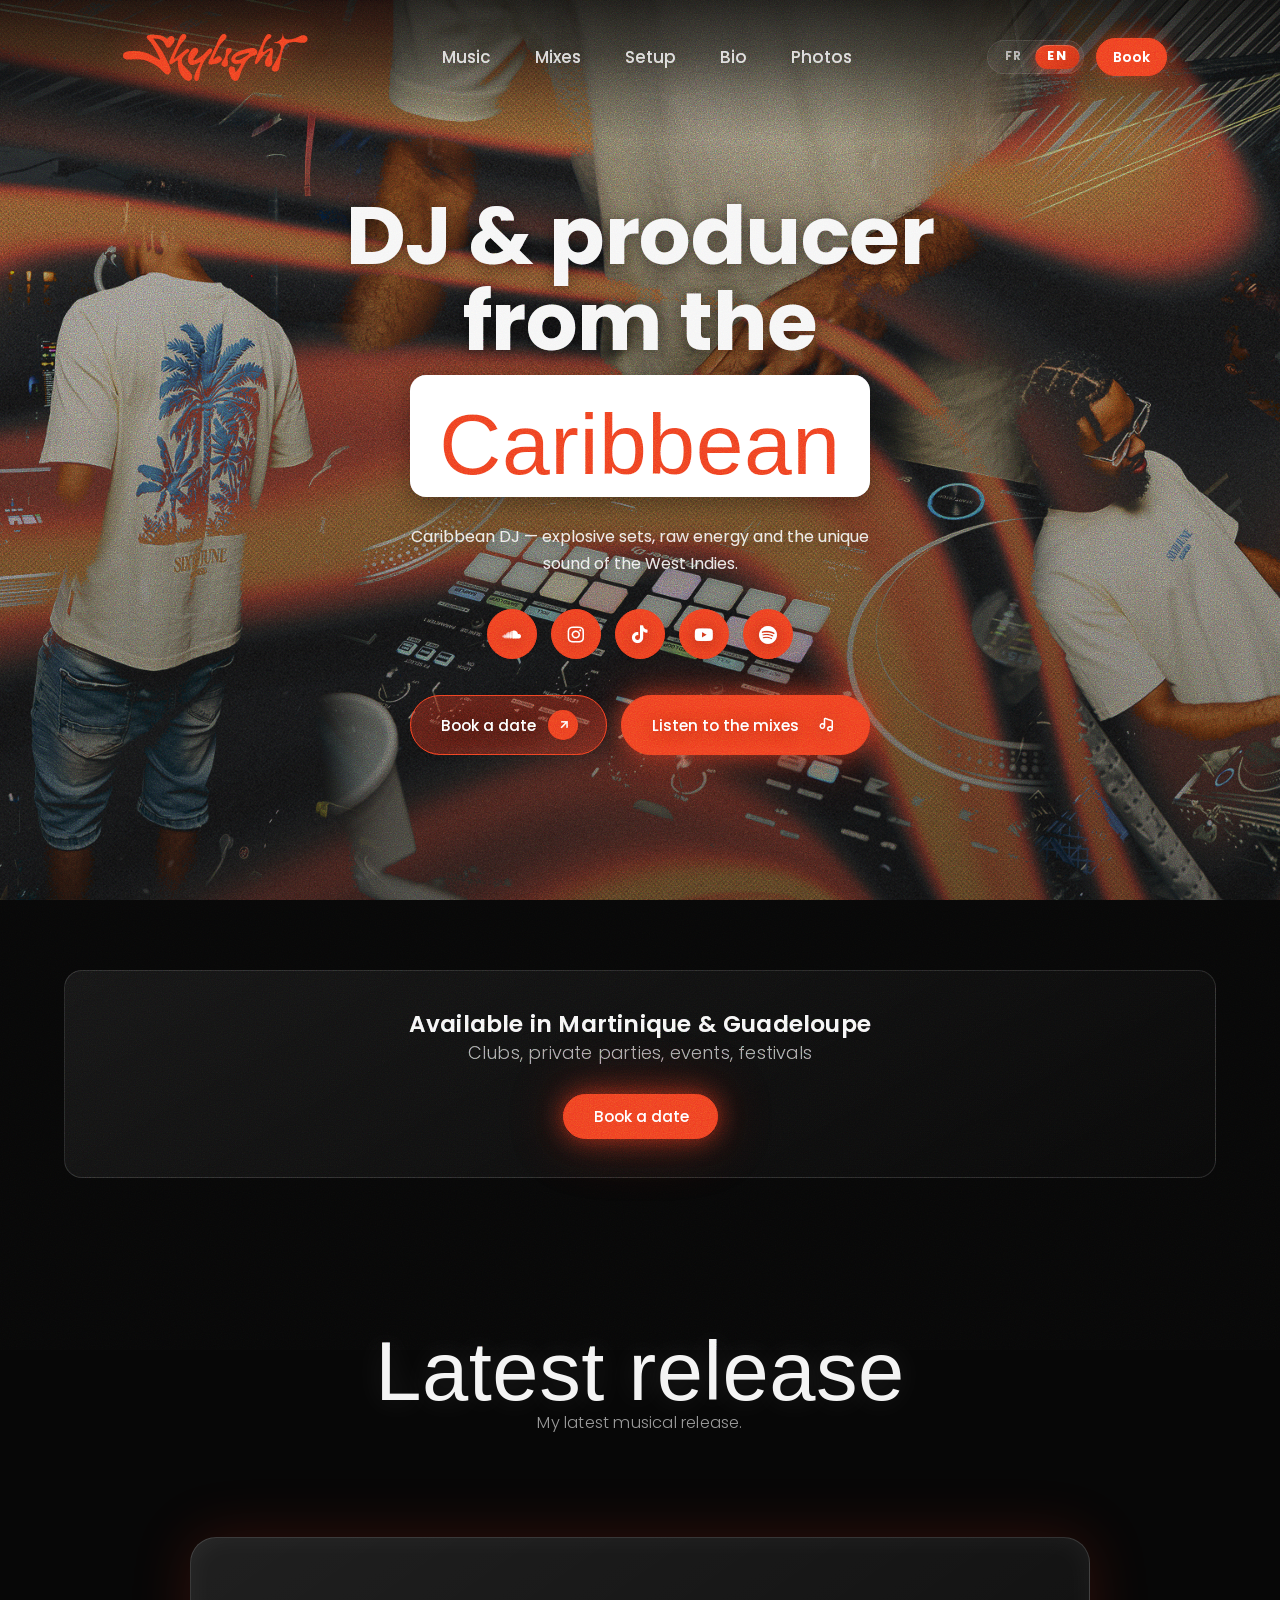
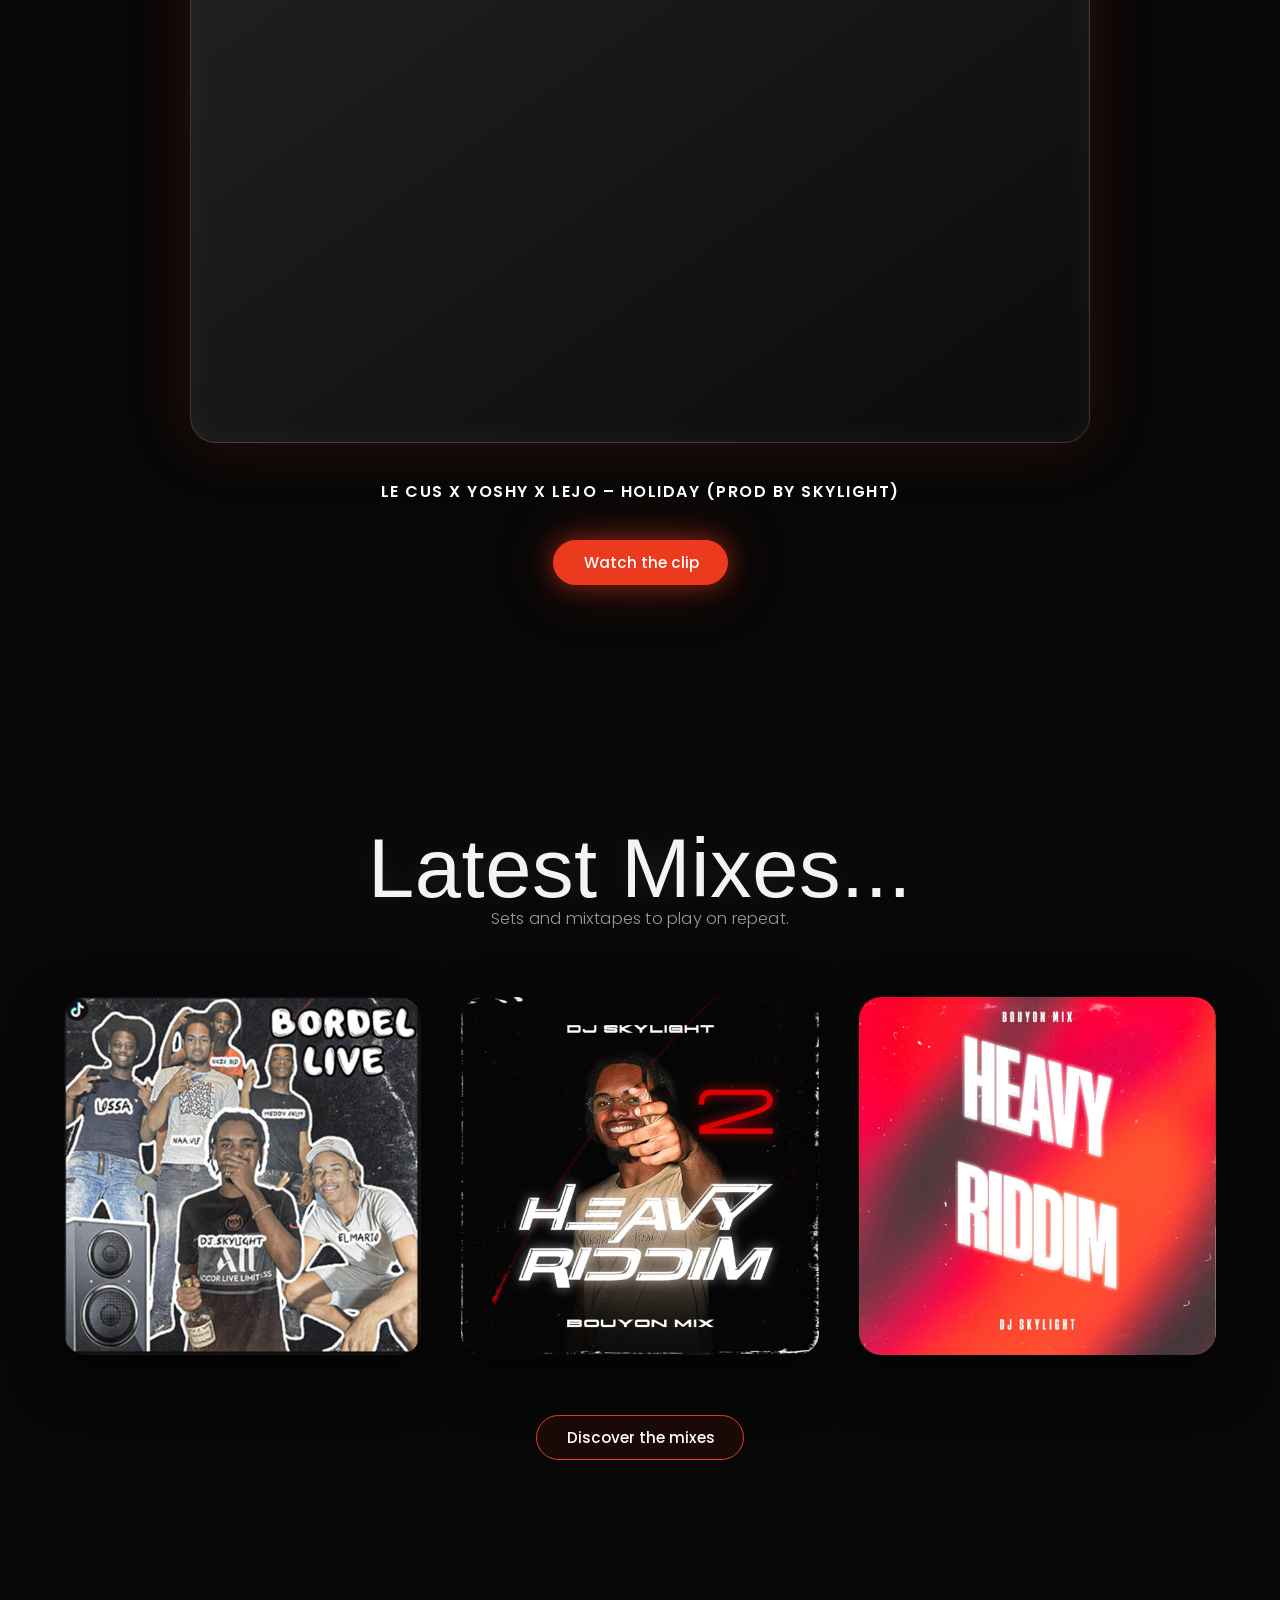
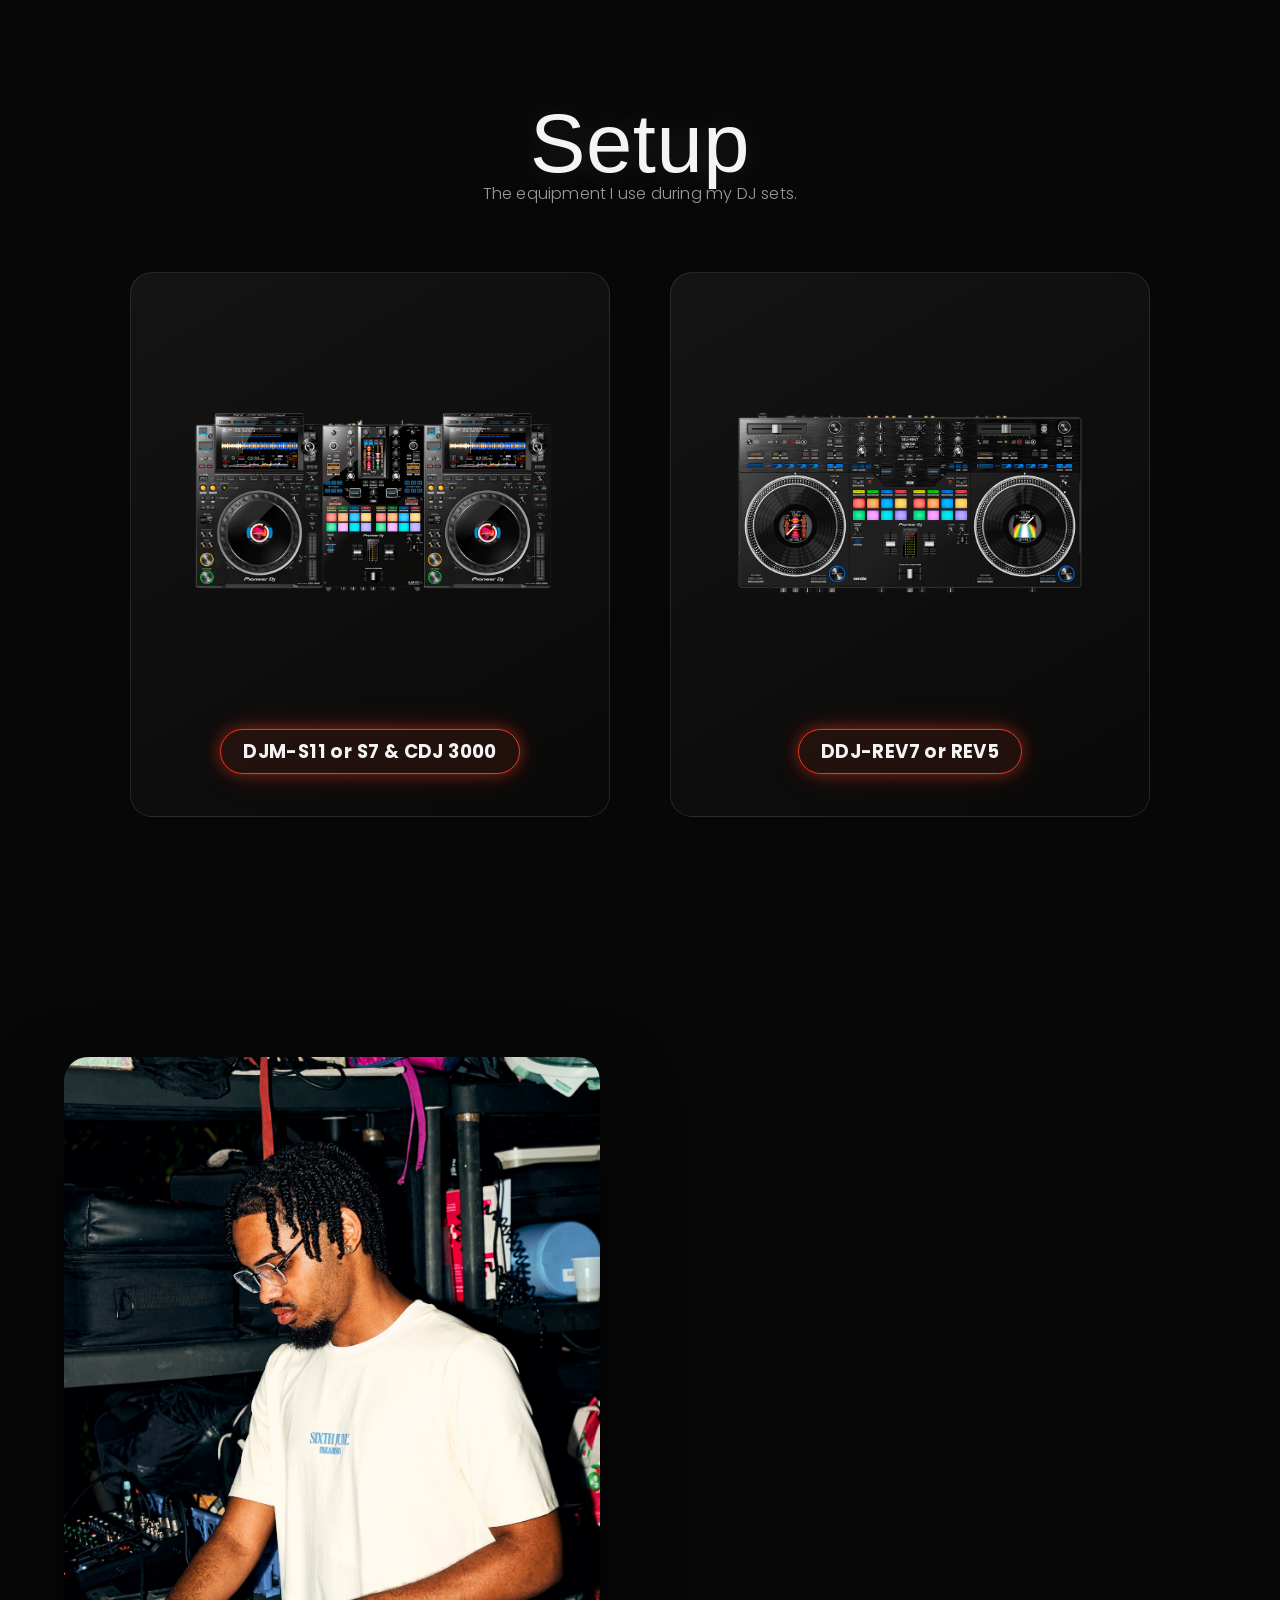
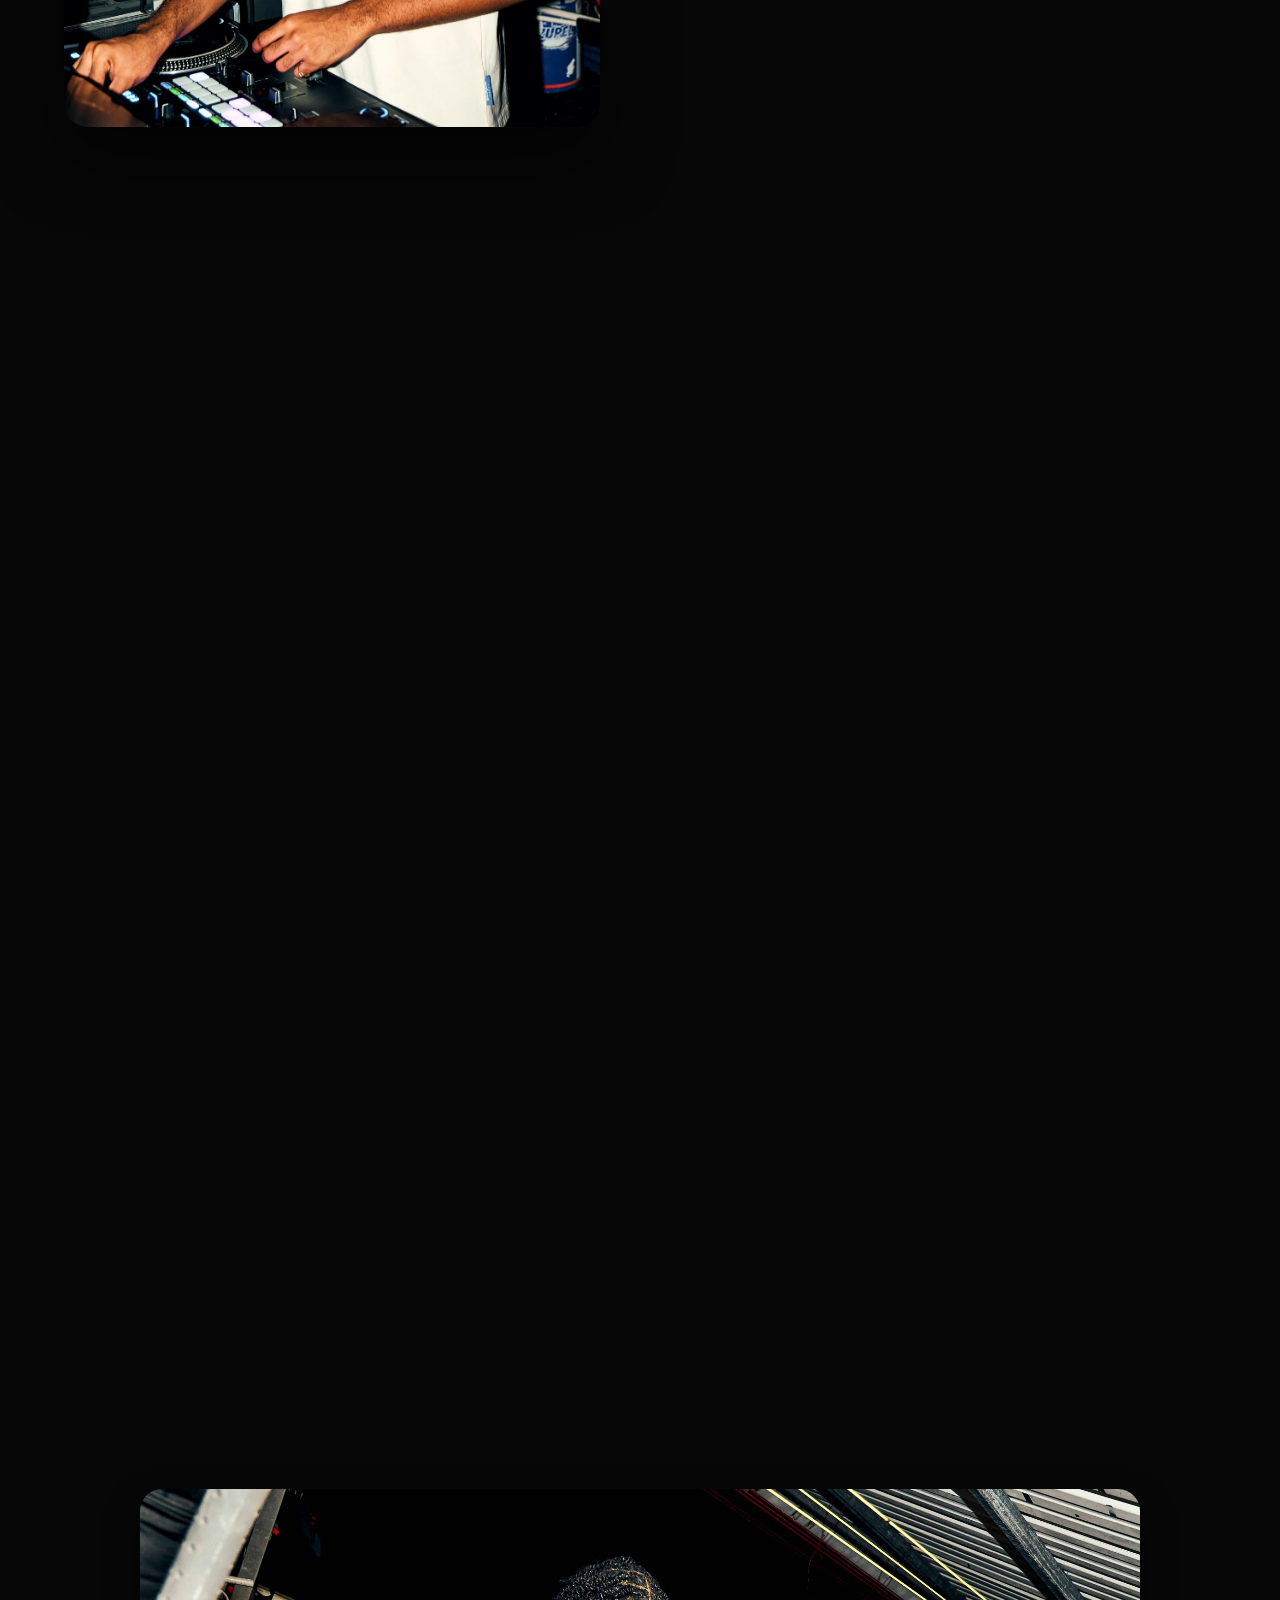
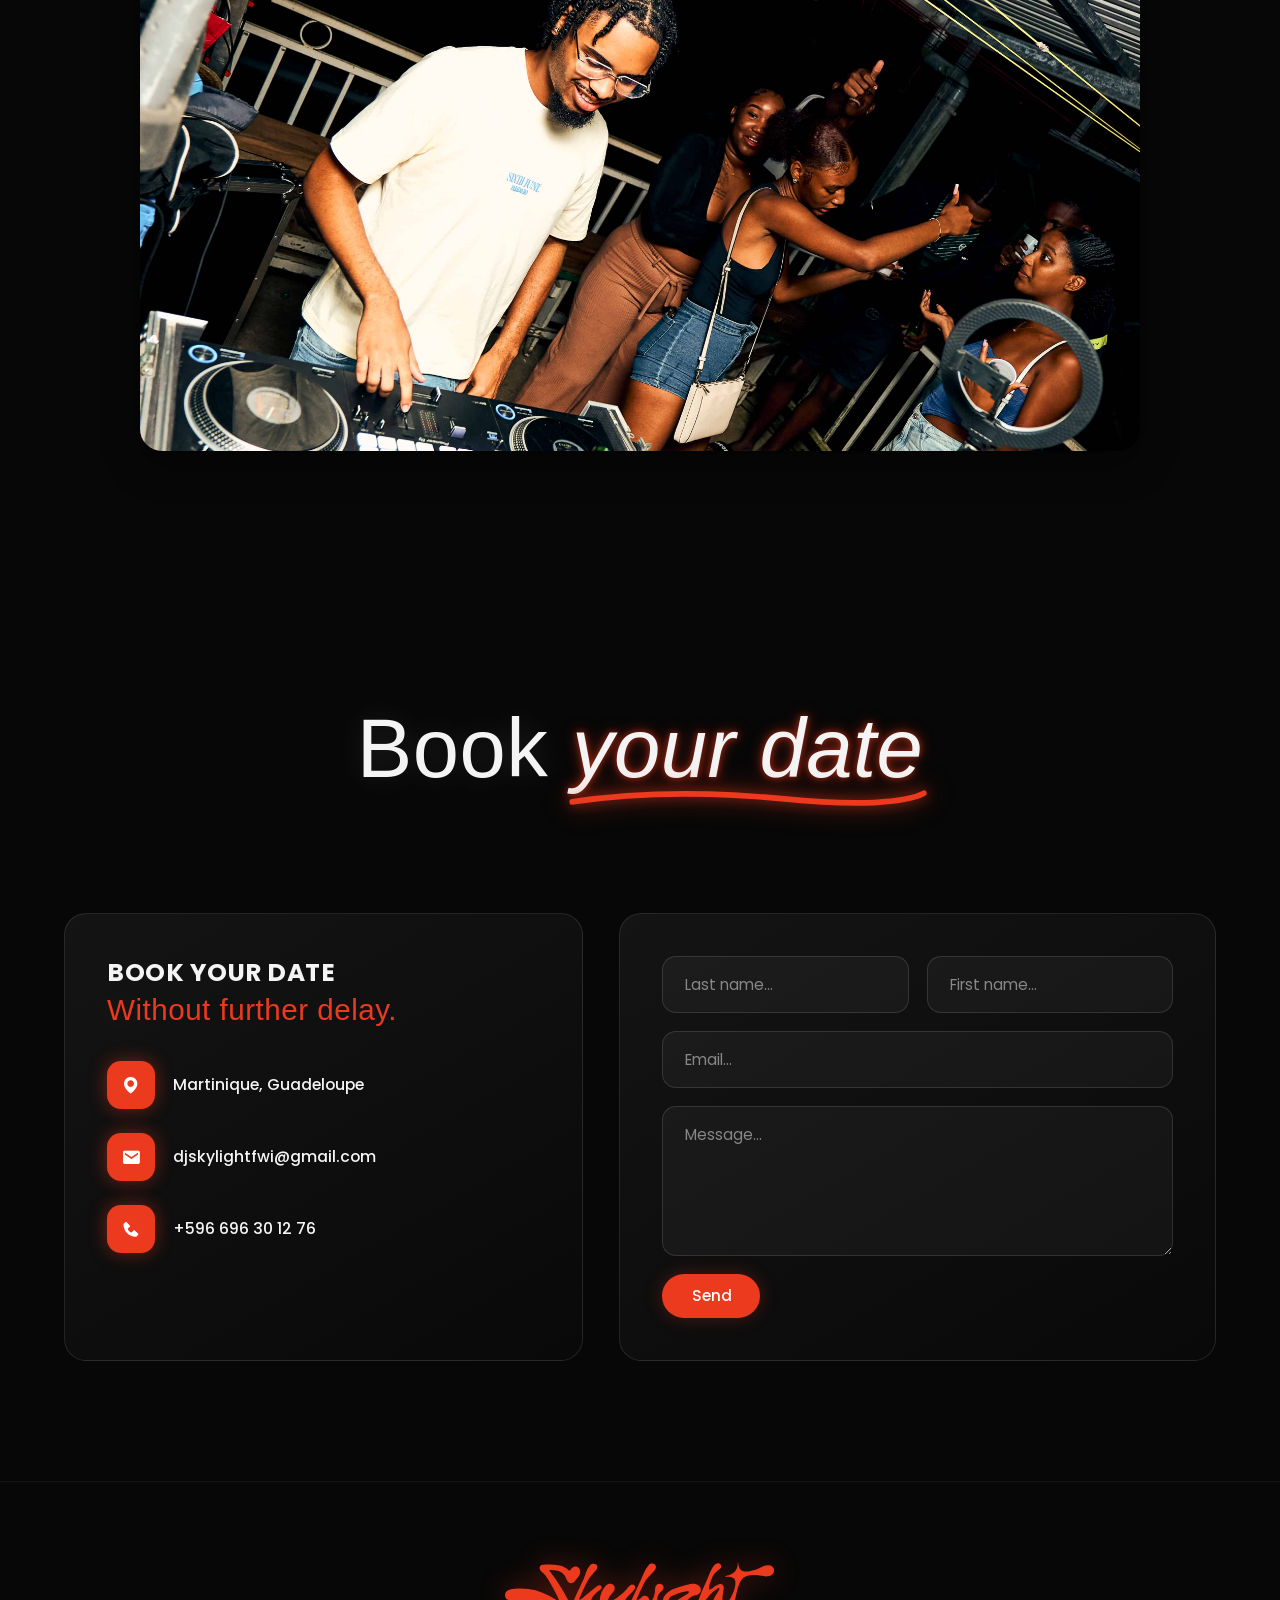
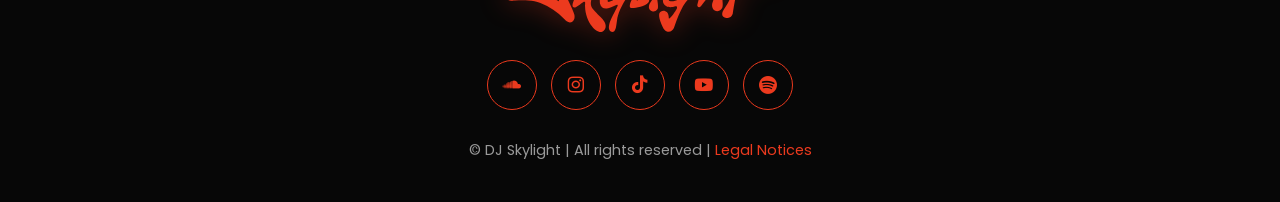
==== commit e07b82f2: "Corrige footer cliquable et crédits - index.html: ferme la balise <a> Spotify pour que le copyright " ====
--- a/index.html
+++ b/index.html
@@ -412,6 +412,7 @@
             <a href="https://open.spotify.com/intl-fr/artist/1I9DYlsXZiKfFwJTe5qqzJ" target="_blank" rel="noopener"
                 aria-label="Spotify">
                 <i class='bx bxl-spotify'></i>
+            </a>
         </div>
 
         <p>© DJ Skylight | <span data-i18n="footer.rights">Tous droits réservés</span> | <a class="legal-link"
--- a/CSS/styles.css
+++ b/CSS/styles.css
@@ -563,6 +563,26 @@
   transform: translateX(100%);
 }
 
+/* Flash de glow sur le pill pendant la bascule (posé en JS via .is-switching).
+   Montée rapide puis fade lent du glow (ease-out) pour une disparition douce. */
+.lang-switch.is-switching .lang-switch__pill {
+  animation: pill-flare .6s ease-out;
+}
+
+@keyframes pill-flare {
+  0%, 100% {
+    box-shadow:
+      0 4px 14px rgba(236, 58, 30, .45),
+      inset 0 1px 0 rgba(255, 255, 255, .14);
+  }
+  22% {
+    box-shadow:
+      0 4px 22px rgba(236, 58, 30, .9),
+      0 0 28px rgba(236, 58, 30, .6),
+      inset 0 1px 0 rgba(255, 255, 255, .22);
+  }
+}
+
 .lang-switch__opt {
   position: relative;
   z-index: 2;
@@ -573,11 +593,24 @@
   color: rgba(255, 255, 255, .55);
   text-transform: uppercase;
   line-height: 1;
-  transition: color .35s ease;
+  transition:
+    color .35s ease,
+    transform .42s cubic-bezier(.4, 1.3, .4, 1);
 }
 
 .lang-switch__opt.active {
   color: #fff;
+  transform: scale(1.1);
+}
+
+@media (prefers-reduced-motion: reduce) {
+  .lang-switch.is-switching .lang-switch__pill {
+    animation: none;
+  }
+
+  .lang-switch__opt.active {
+    transform: none;
+  }
 }
 
 .burger {
@@ -785,6 +818,47 @@
 
 .reveal.delay3 {
   transition-delay: .45s;
+}
+
+/* ---------- LANGUAGE SWAP — BLUR FADE ----------
+   État temporaire posé sur <body> pendant un changement de langue.
+   Flou + fondu + léger décalage, dans l'esprit des .reveal.
+   Scopé pour ne pas écraser le timing des .reveal (1s). */
+body.lang-anim [data-i18n],
+body.lang-anim .btn:has([data-i18n]) {
+  transition: opacity .26s ease, filter .26s ease, transform .26s ease;
+  will-change: opacity, filter, transform;
+}
+
+body.lang-anim.lang-out [data-i18n],
+body.lang-anim.lang-out .btn:has([data-i18n]) {
+  opacity: 0;
+  filter: blur(12px);
+  transform: translateY(8px);
+}
+
+/* Le bouton porte le fade comme un bloc : on neutralise le label interne
+   pour éviter un double flou/décalage. */
+body.lang-anim .btn [data-i18n] {
+  transition: none;
+}
+
+body.lang-anim.lang-out .btn [data-i18n] {
+  filter: none;
+  transform: none;
+}
+
+@media (prefers-reduced-motion: reduce) {
+  body.lang-anim [data-i18n],
+  body.lang-anim .btn:has([data-i18n]) {
+    transition: none;
+  }
+
+  body.lang-anim.lang-out [data-i18n],
+  body.lang-anim.lang-out .btn:has([data-i18n]) {
+    filter: none;
+    transform: none;
+  }
 }
 
 /* ---------- PAGE LOADER ---------- */
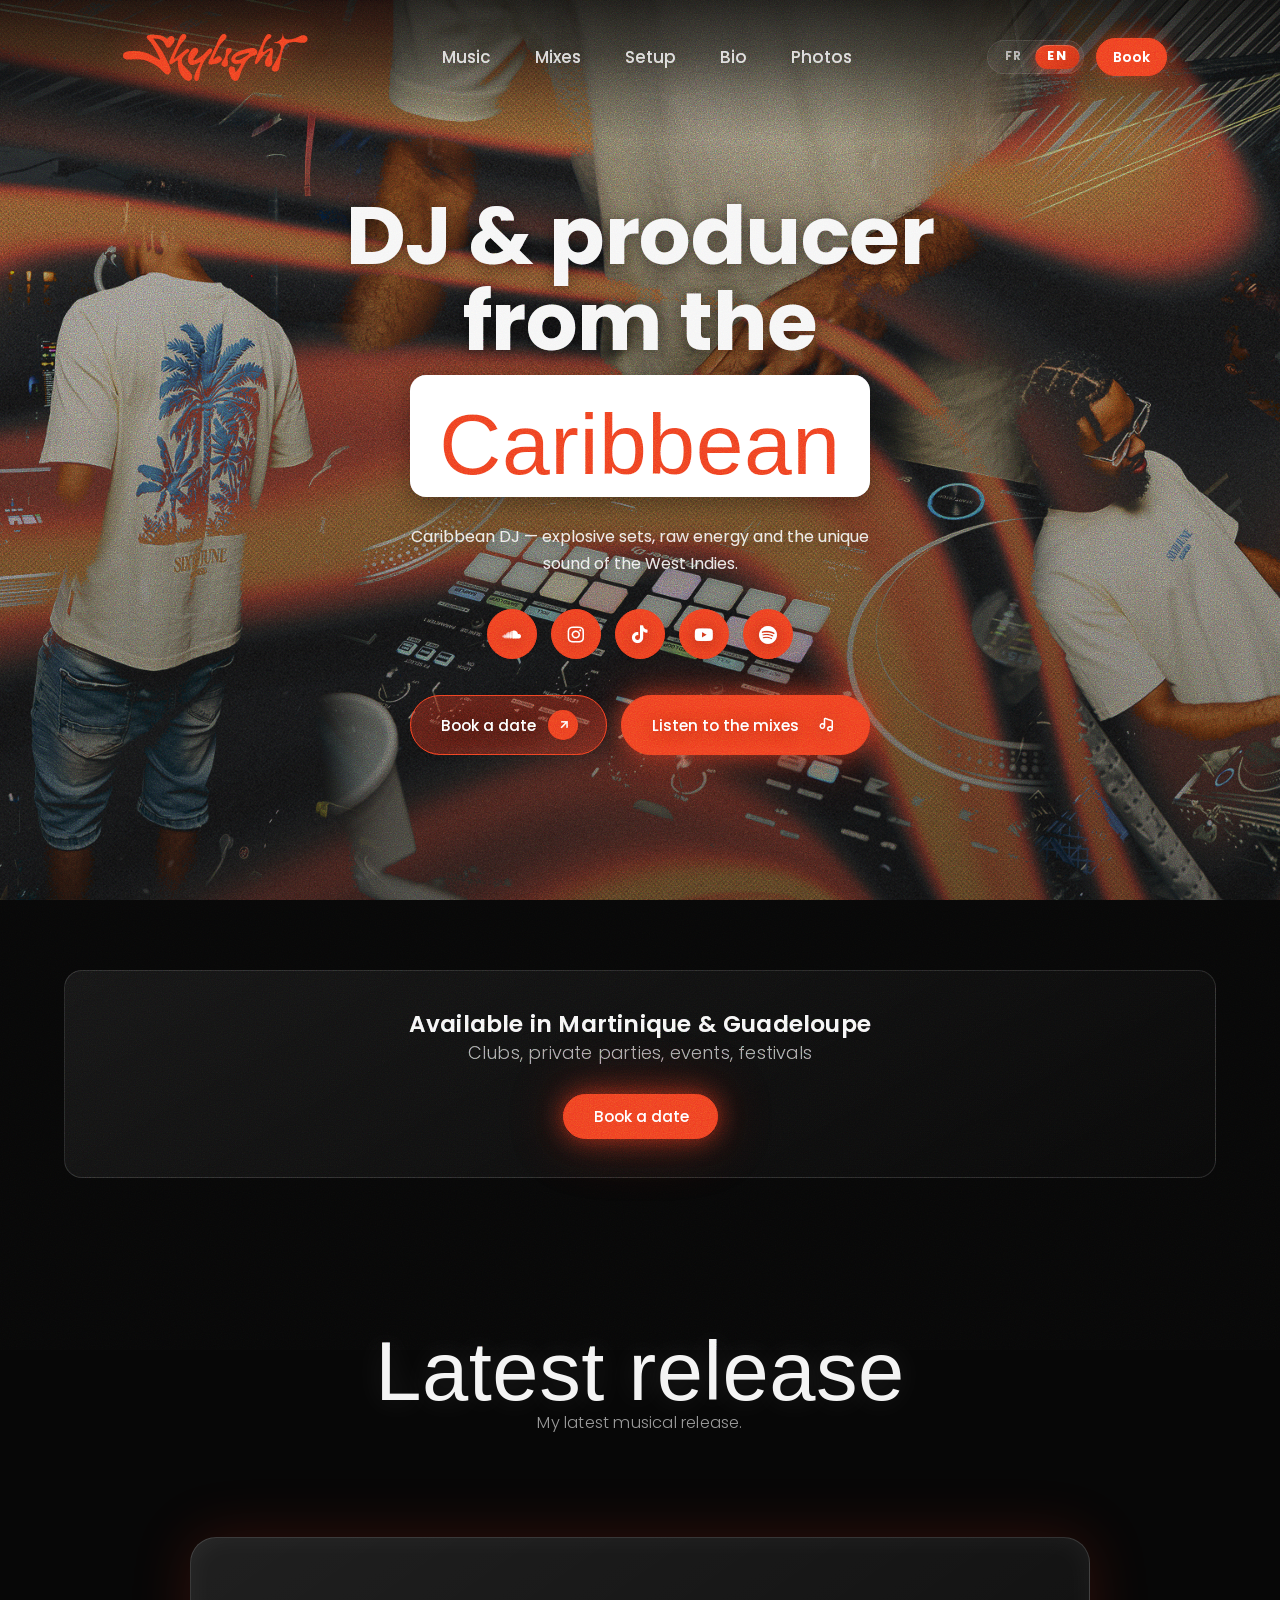
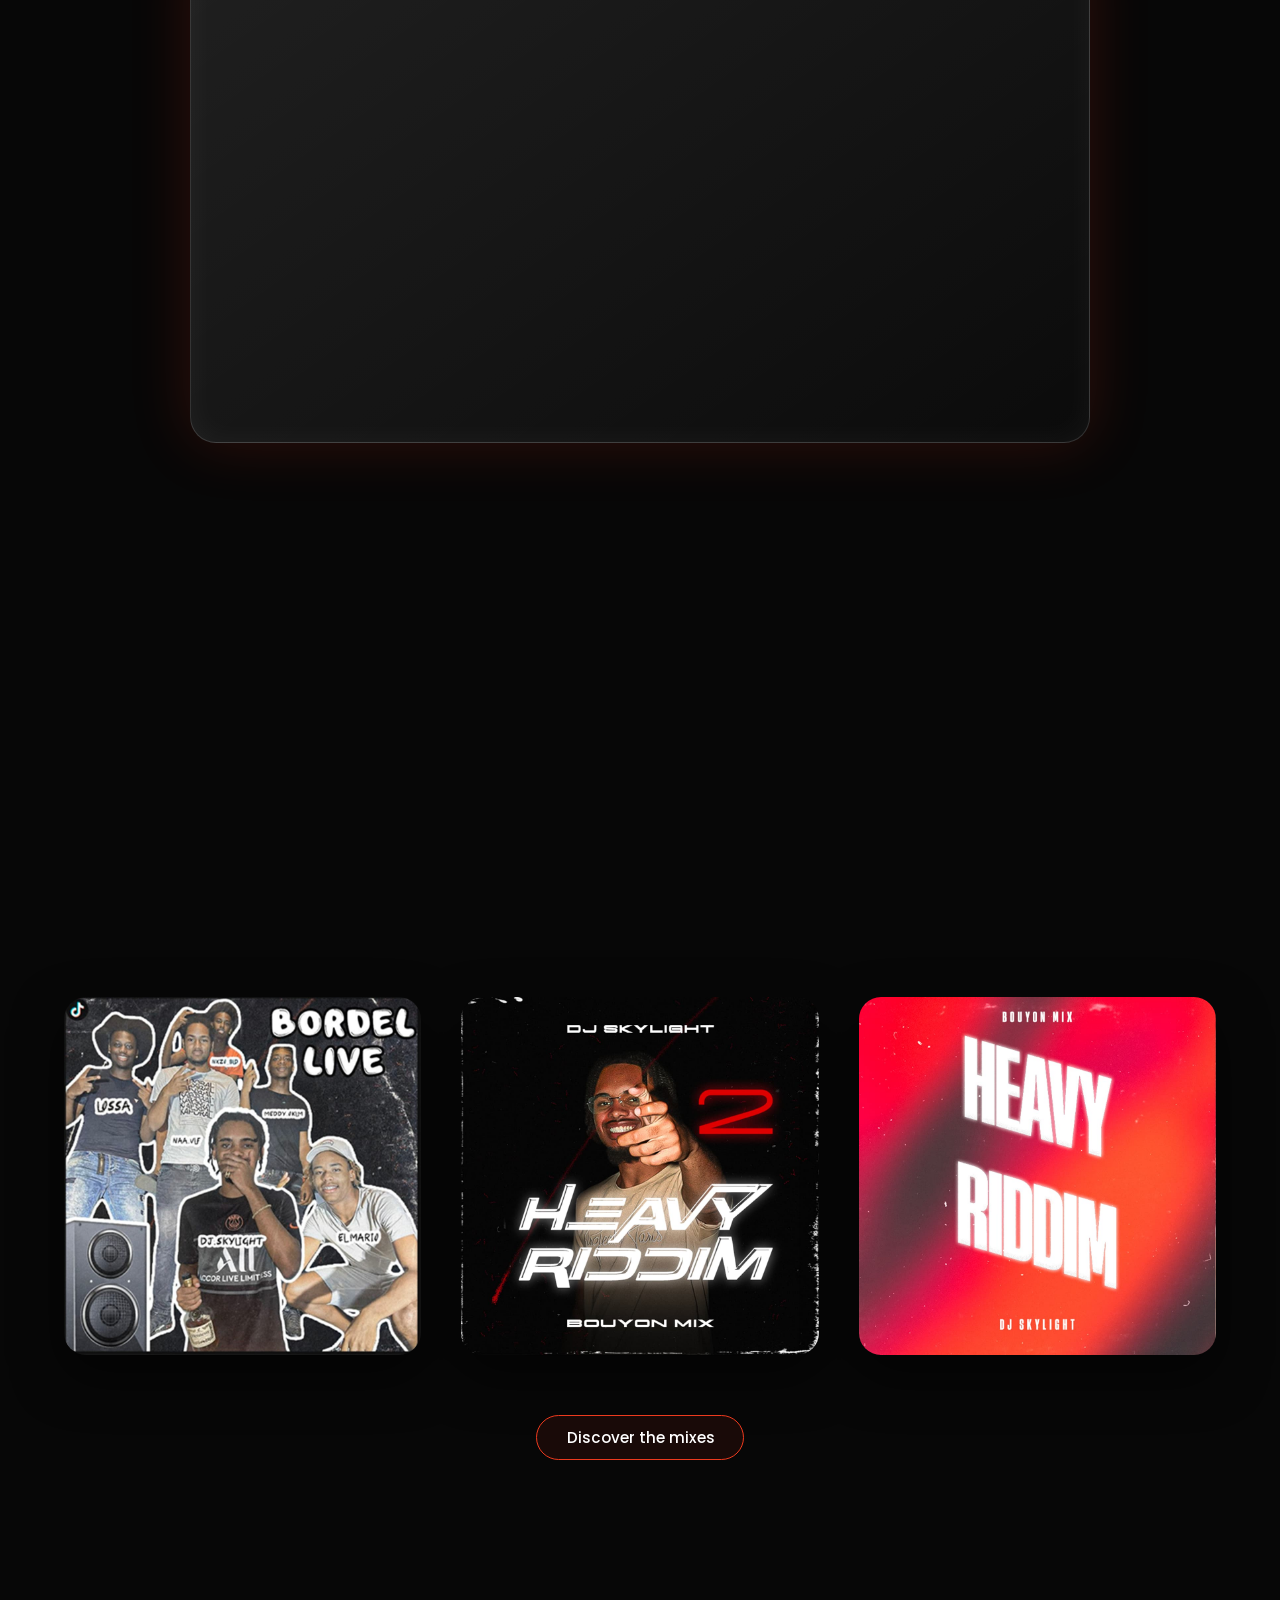
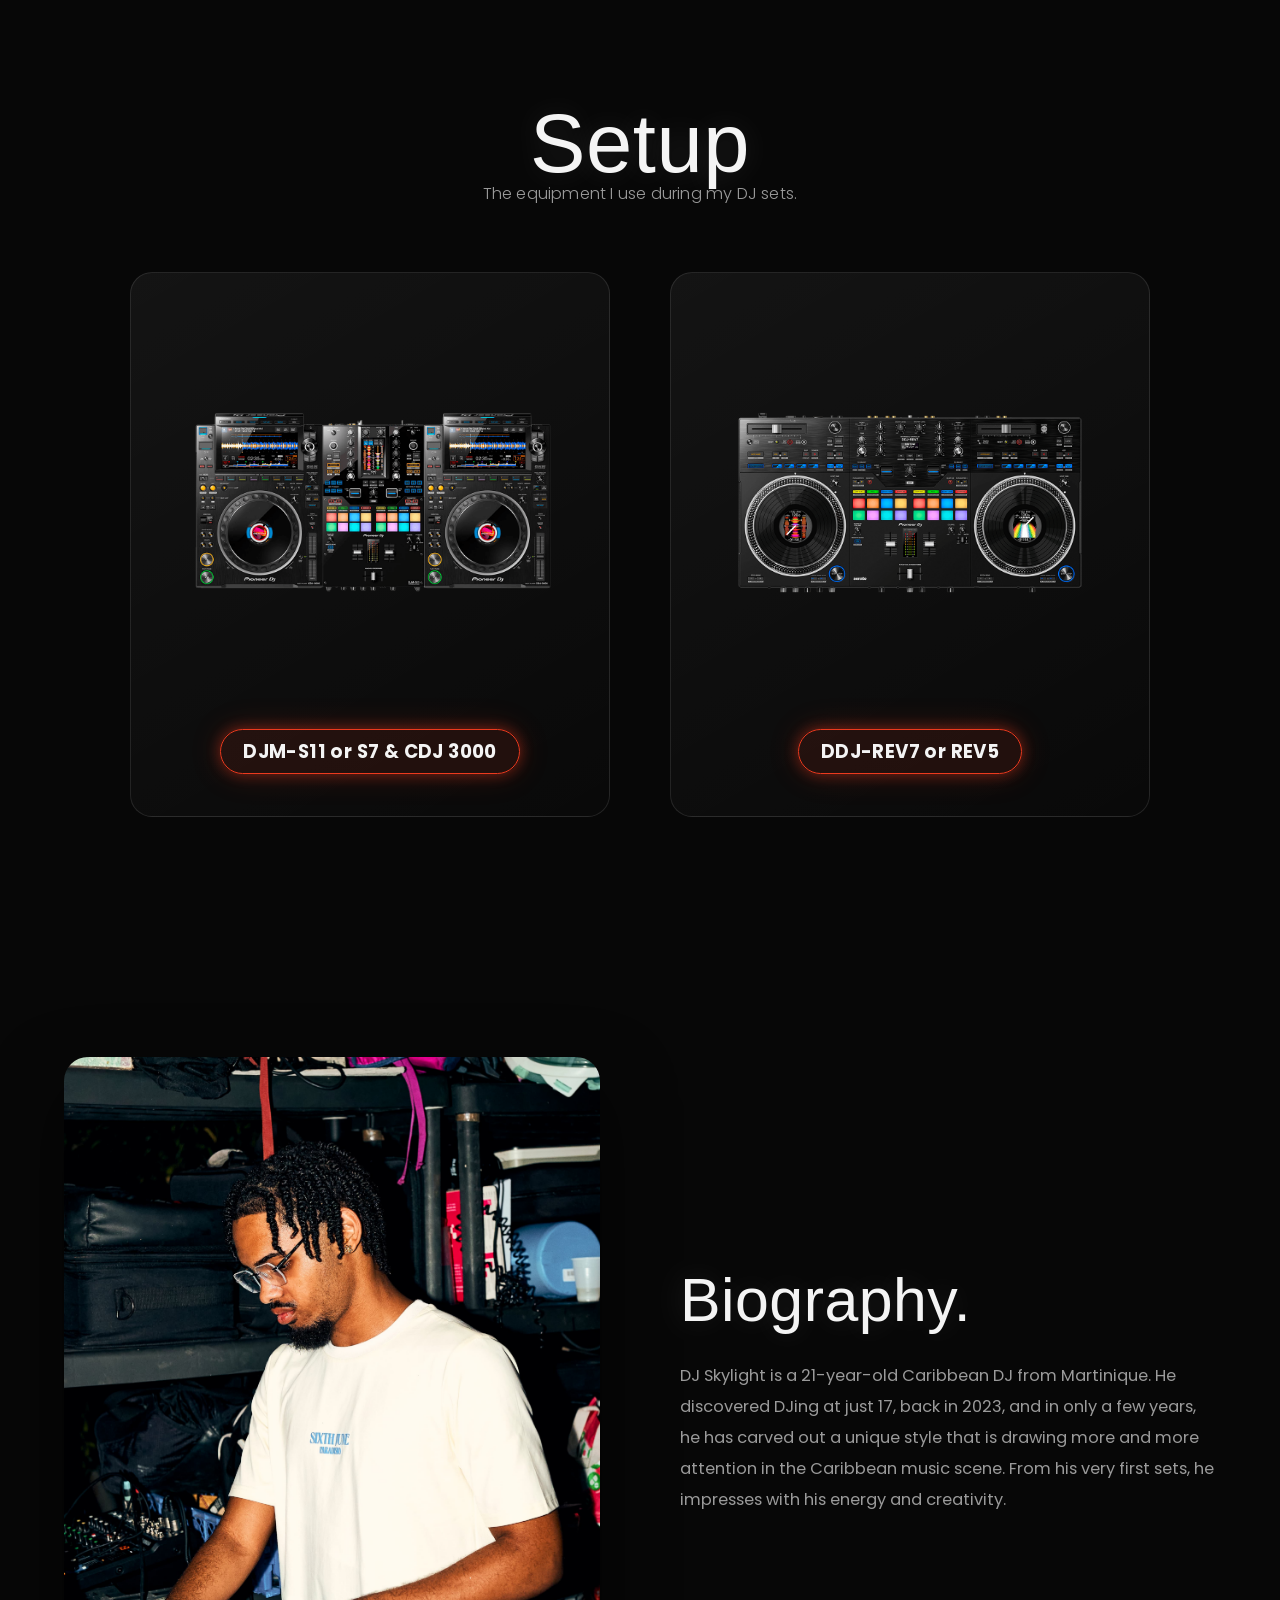
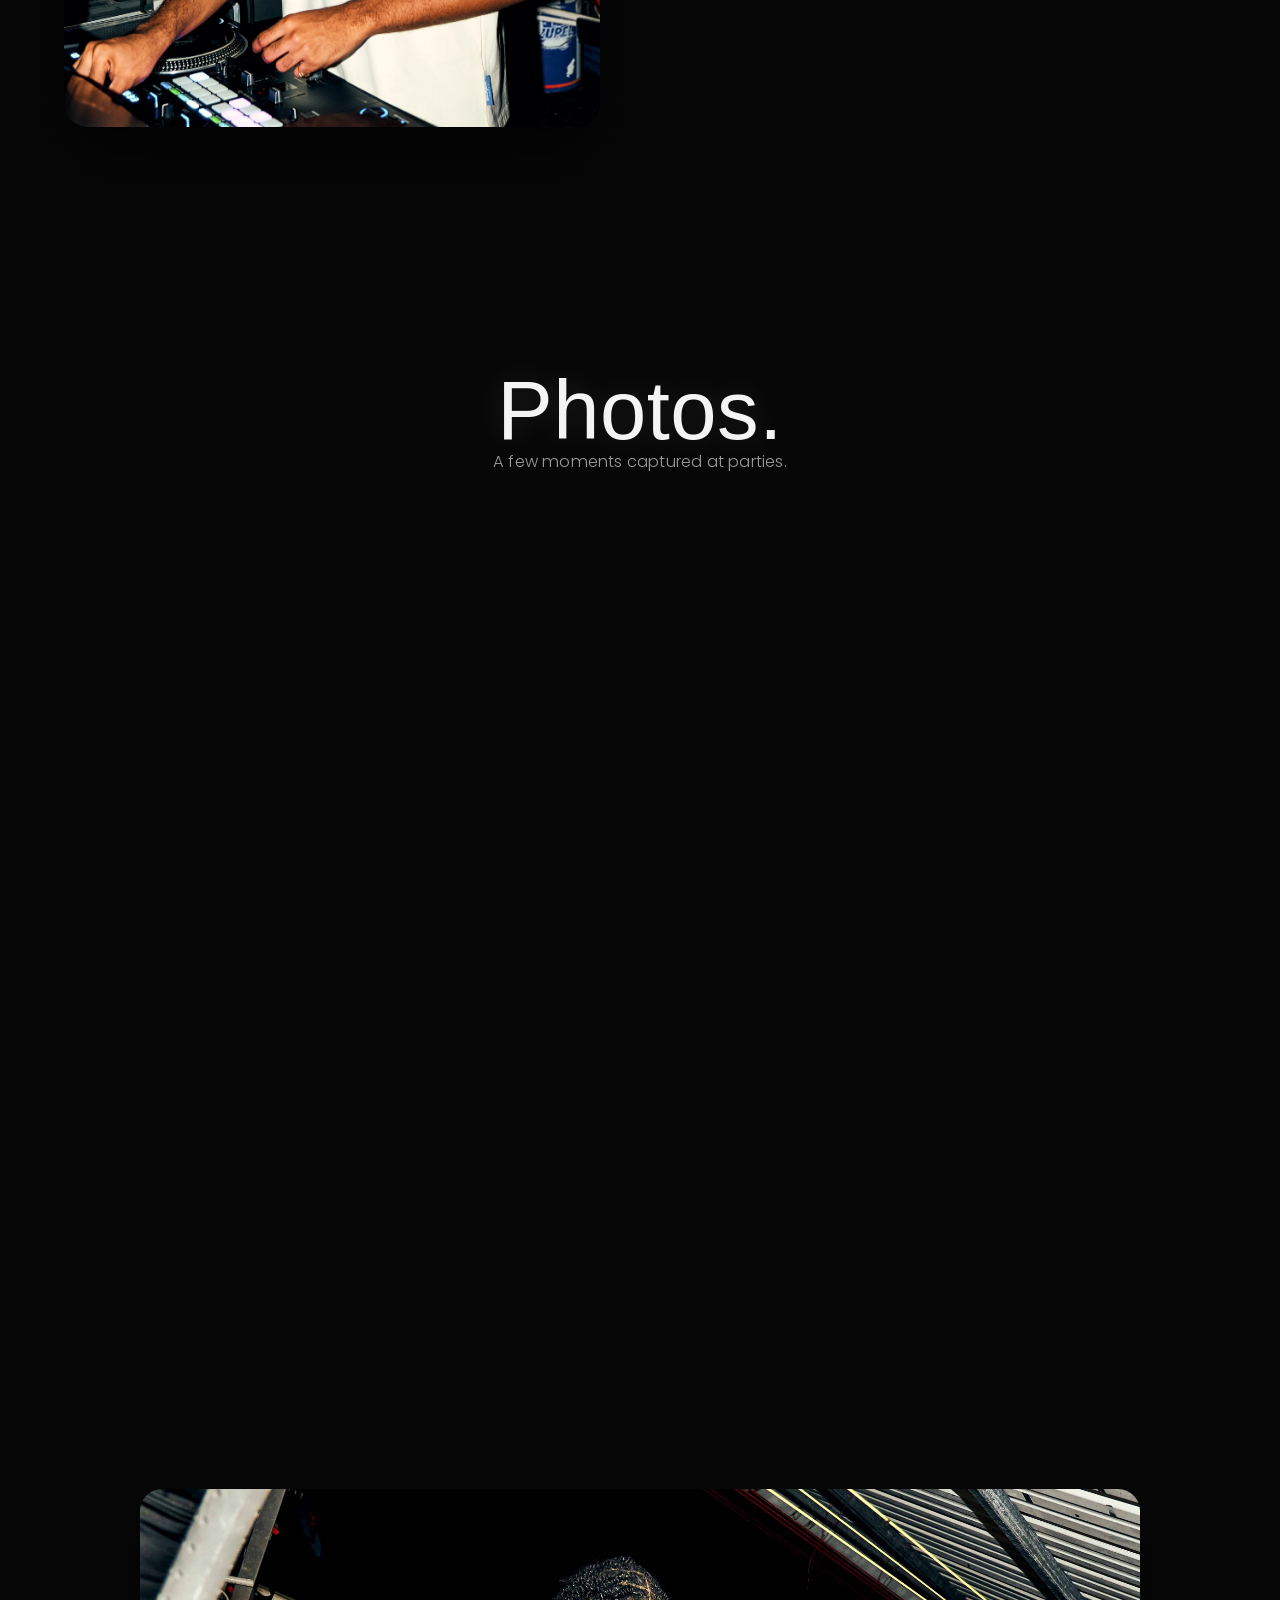
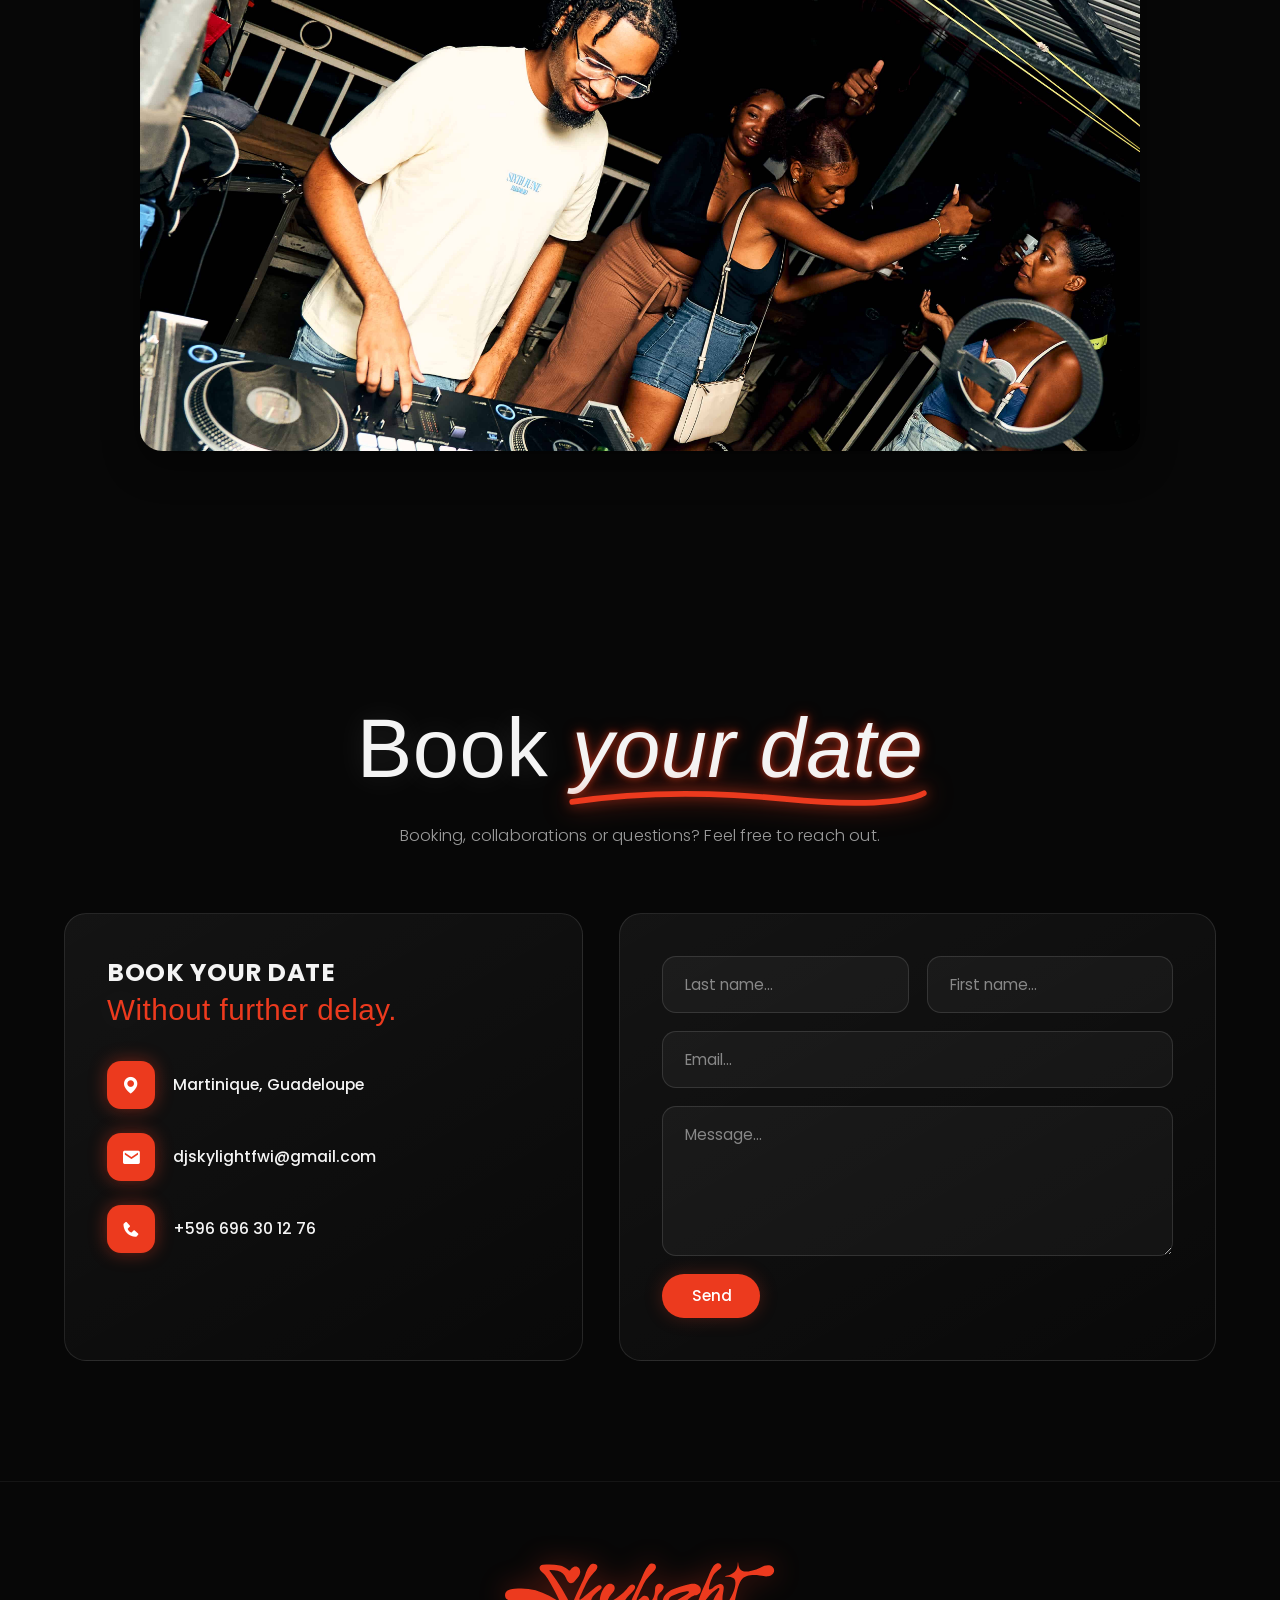
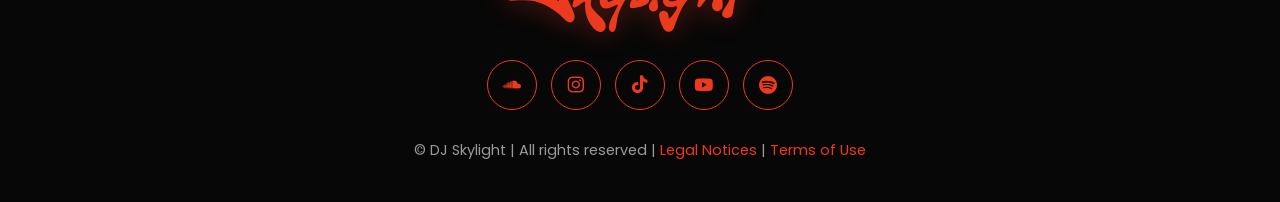
==== commit fc8e2685: "Ajoute une page CGU (conditions générales d'utilisation) - Nouvelle page cgu.html (FR/EN) avec 10 se" ====
--- a/index.html
+++ b/index.html
@@ -416,7 +416,8 @@
         </div>
 
         <p>© DJ Skylight | <span data-i18n="footer.rights">Tous droits réservés</span> | <a class="legal-link"
-                href="mentions.html" data-i18n="footer.legal">Mentions Légales</a>
+                href="mentions.html" data-i18n="footer.legal">Mentions Légales</a> | <a class="legal-link"
+                href="cgu.html" data-i18n="footer.cgu">CGU</a>
         </p>
     </footer>
 
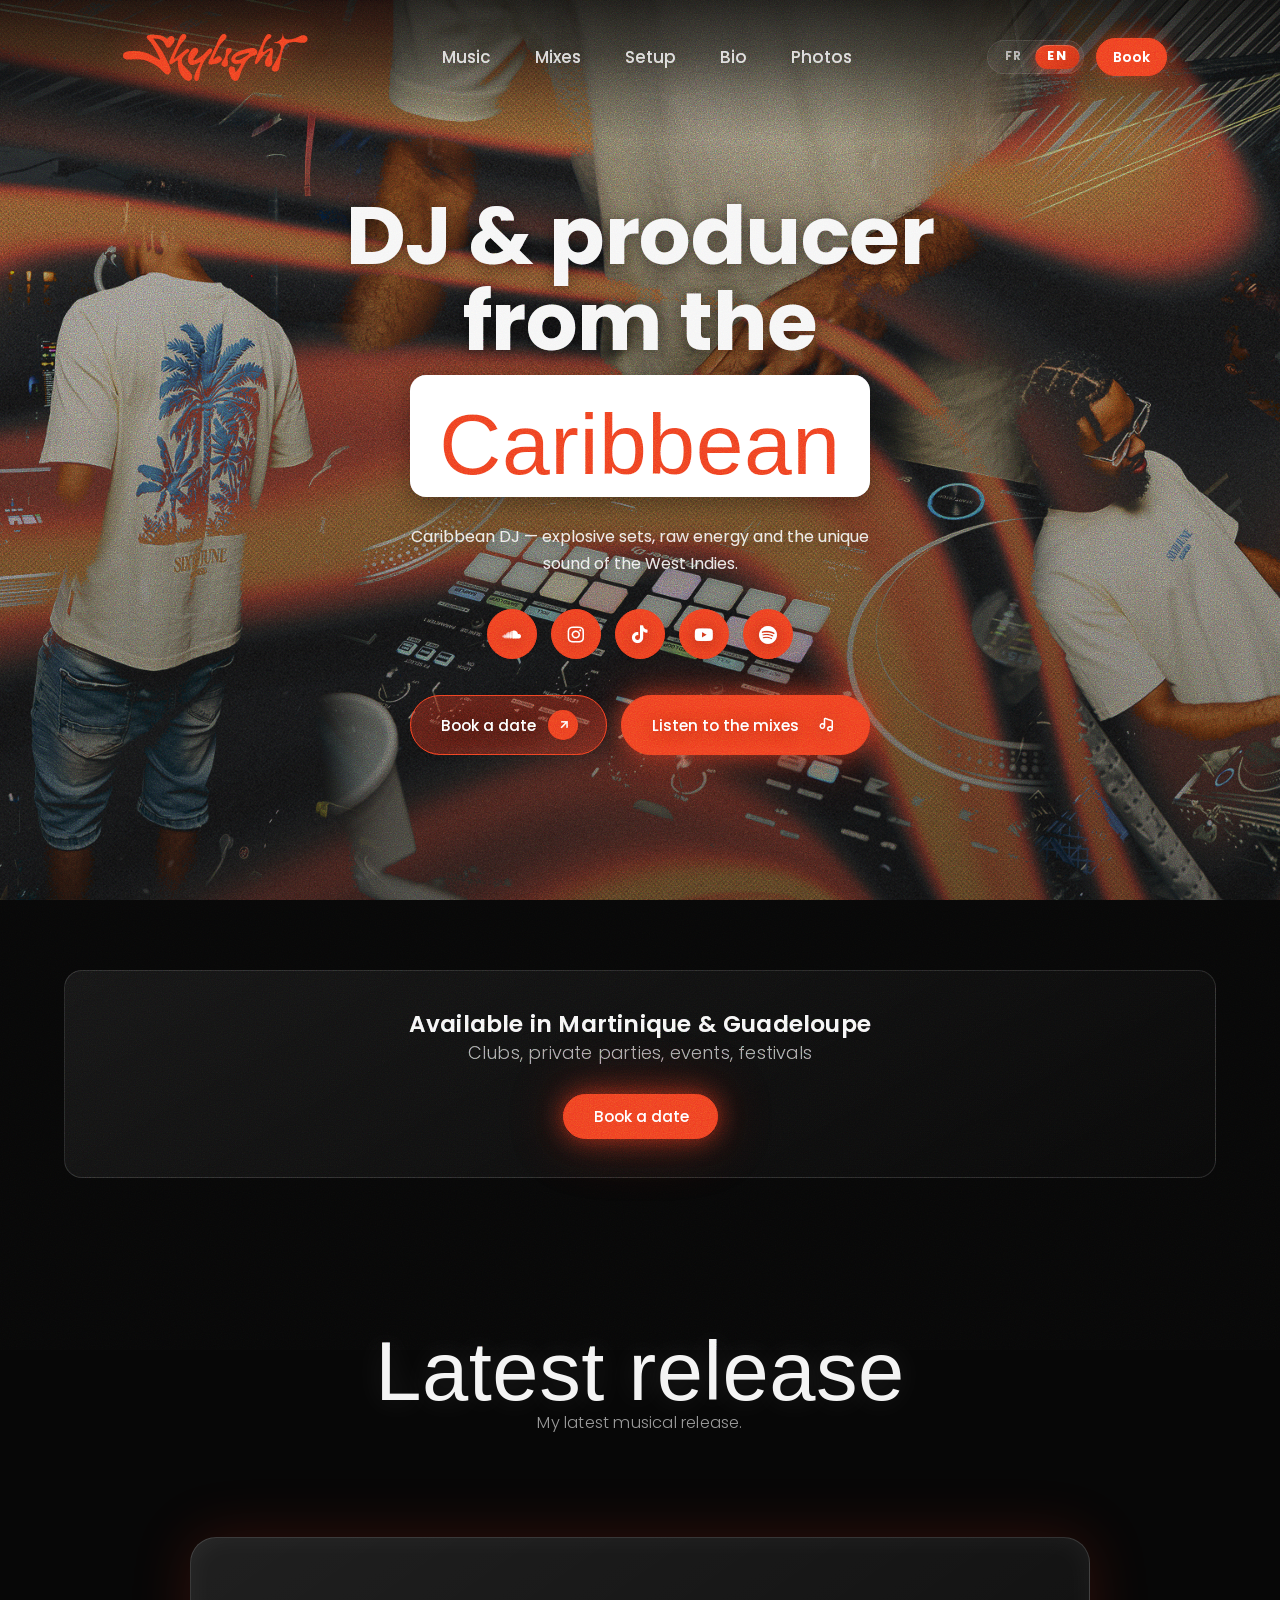
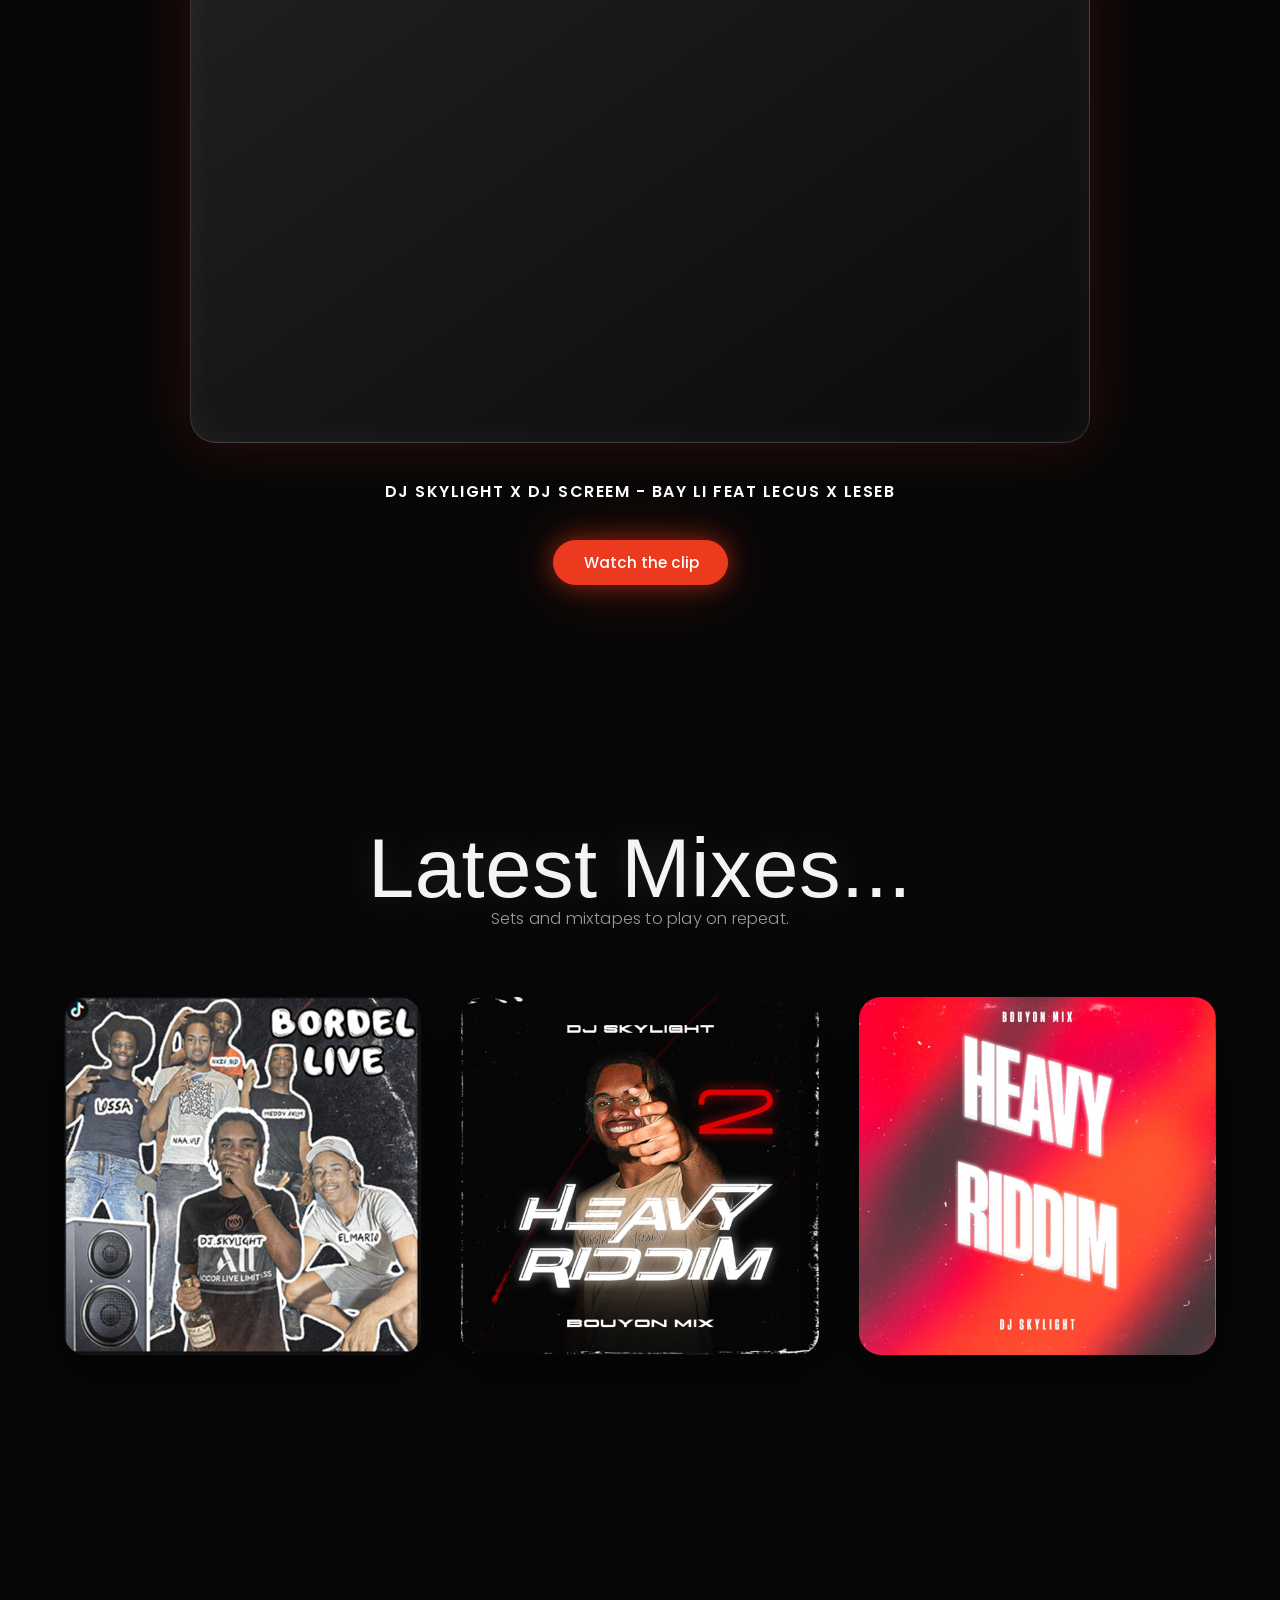
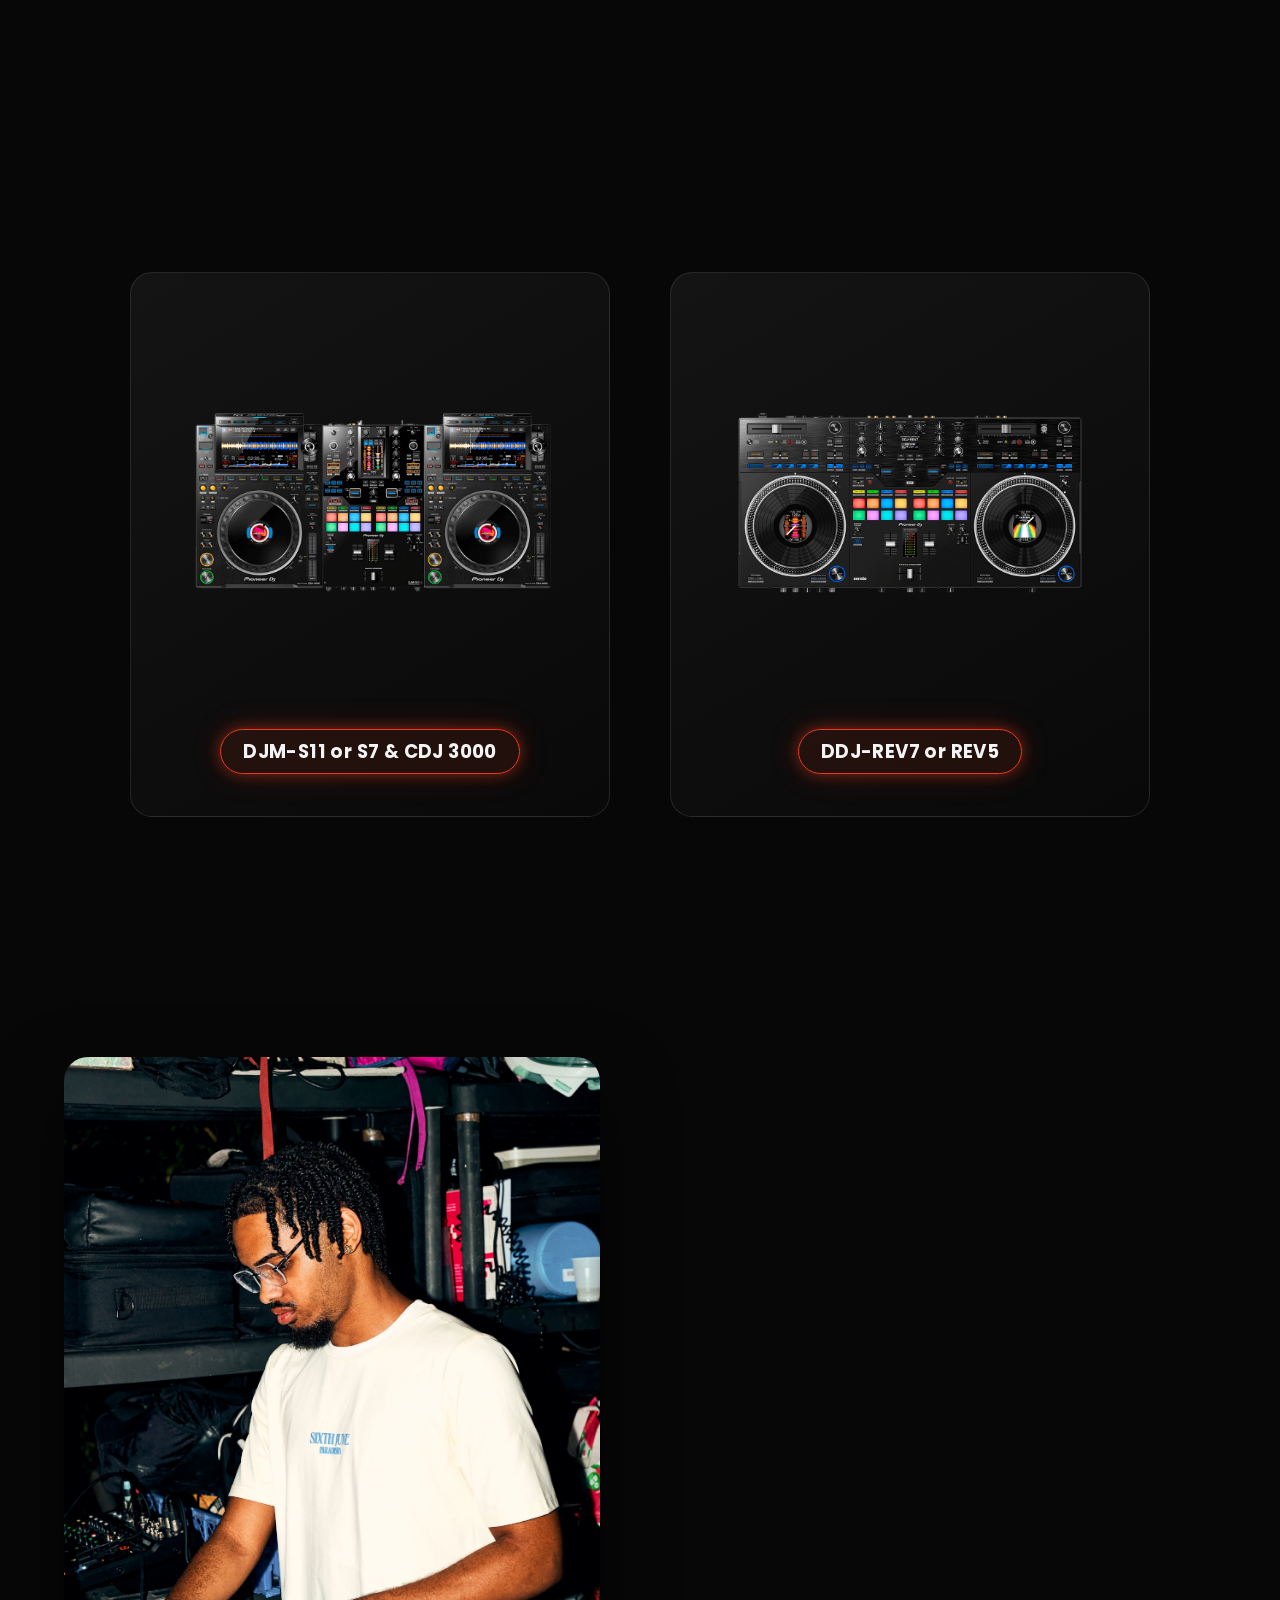
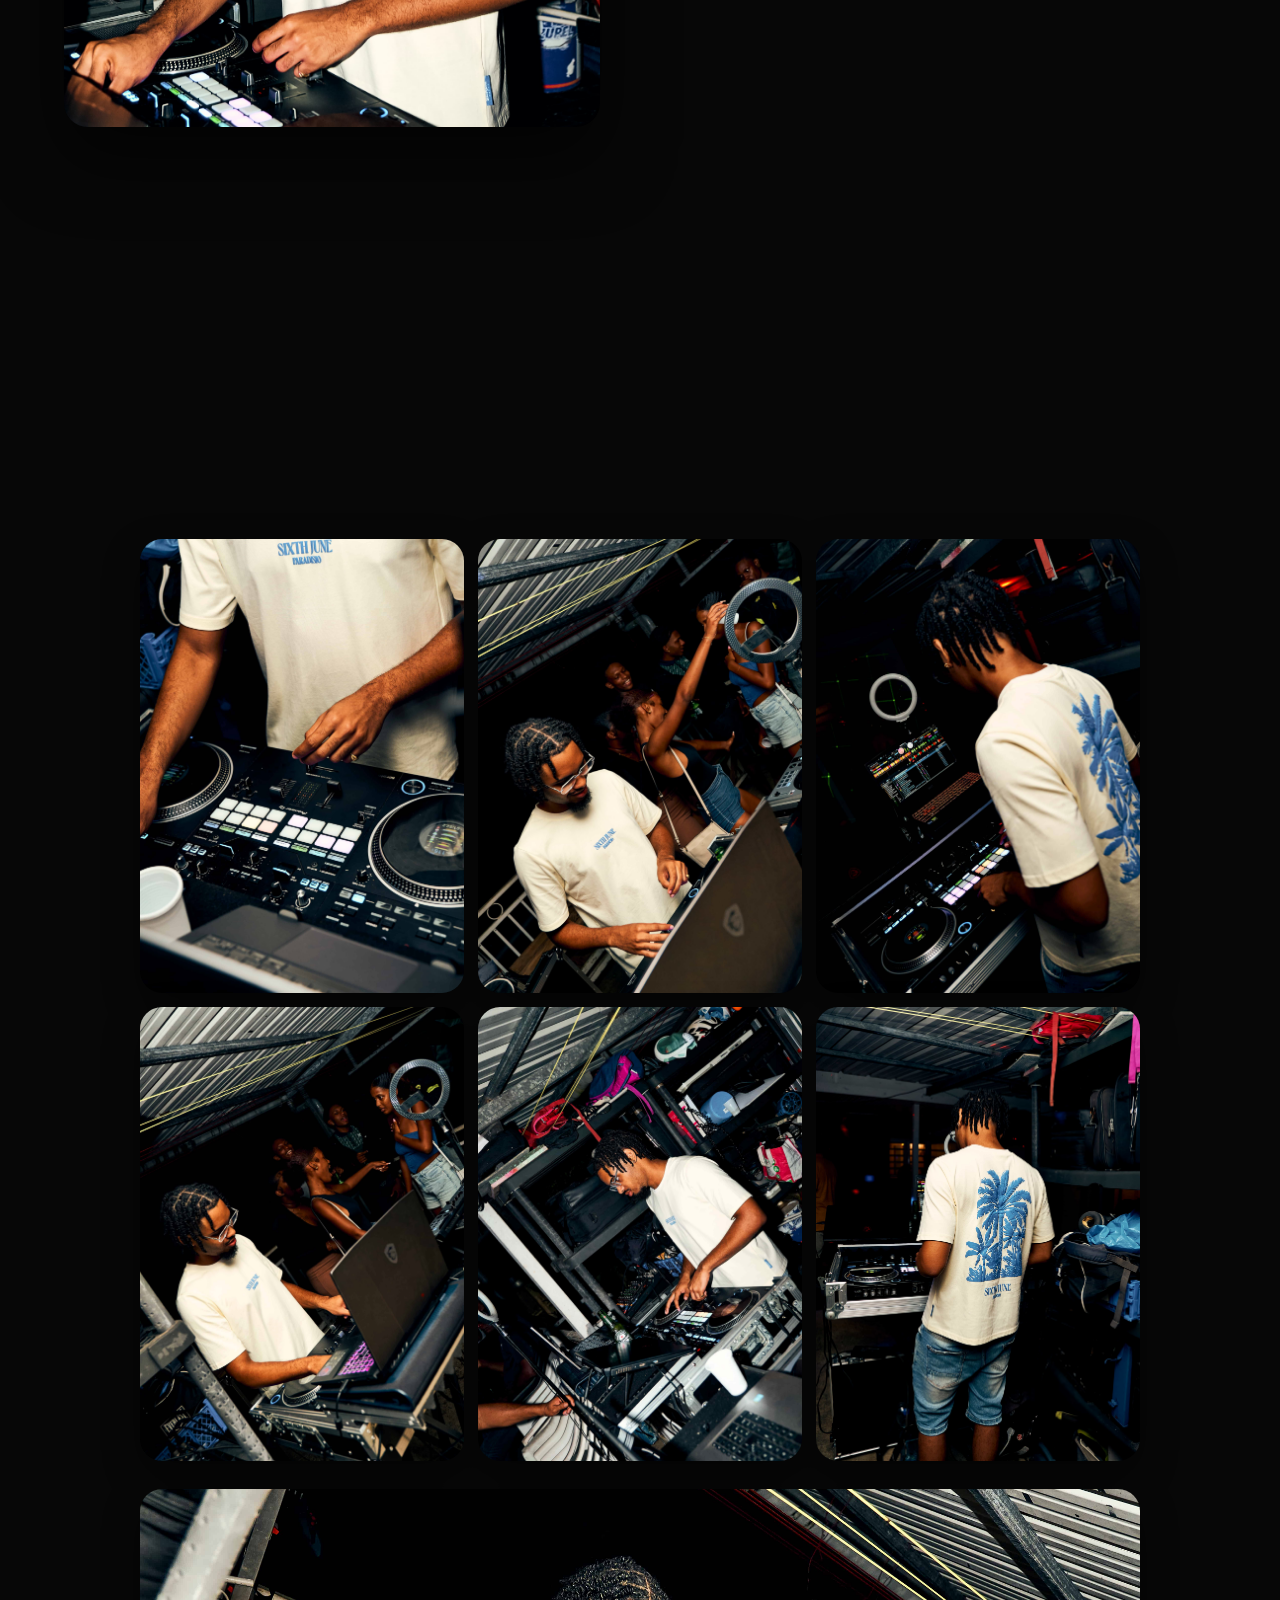
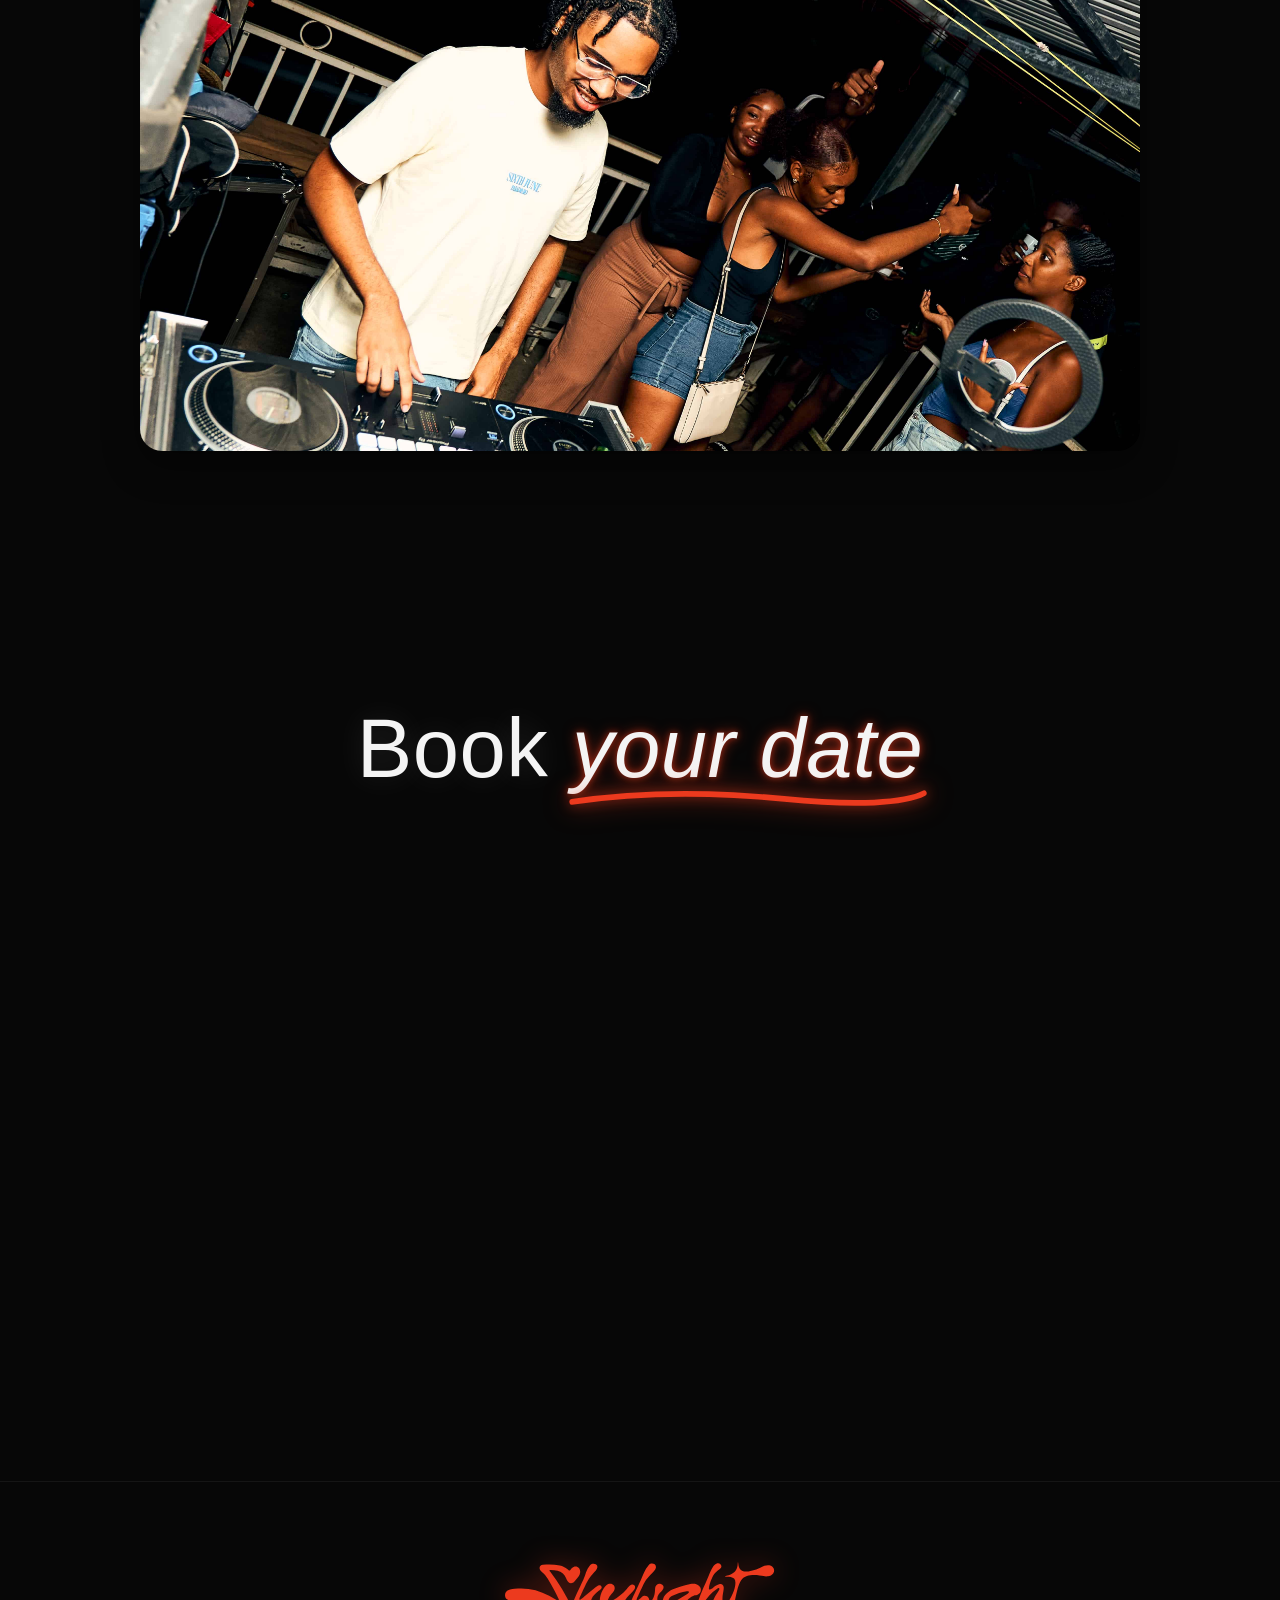
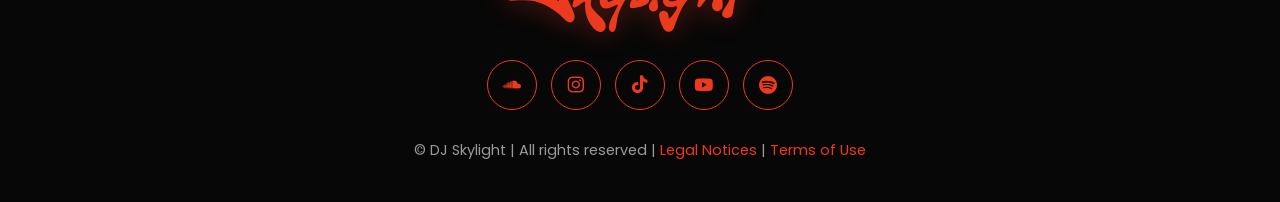
==== commit e3b2f816: "Met à jour la vidéo et le titre de la section Musique - Nouvelle vidéo YouTube (jSOcQxKIWoA) dans le" ====
--- a/index.html
+++ b/index.html
@@ -178,9 +178,9 @@
                 <div id="ytplayer"></div>
             </div>
 
-            <p class="track-name reveal delay2">LE CUS X YOSHY x LEJO – HOLIDAY (PROD BY SKYLIGHT)</p>
-
-            <a class="btn btn--solid reveal delay2" href="https://www.youtube.com/watch?v=GoIJSQp2lNc" target="_blank"
+            <p class="track-name reveal delay2">DJ SKYLIGHT X DJ SCREEM - BAY LI FEAT LECUS X LESEB</p>
+
+            <a class="btn btn--solid reveal delay2" href="https://www.youtube.com/watch?v=jSOcQxKIWoA" target="_blank"
                 rel="noopener" data-i18n="musique.cta">
                 Voir le clip
             </a>
--- a/CSS/styles.css
+++ b/CSS/styles.css
@@ -1644,6 +1644,14 @@
   text-decoration-color: var(--red);
 }
 
+.legal-updated {
+  color: var(--muted);
+  font-size: .85rem;
+  font-style: italic;
+  margin-top: 30px;
+  opacity: .8;
+}
+
 .back-home {
   margin-top: 40px;
   display: inline-flex;
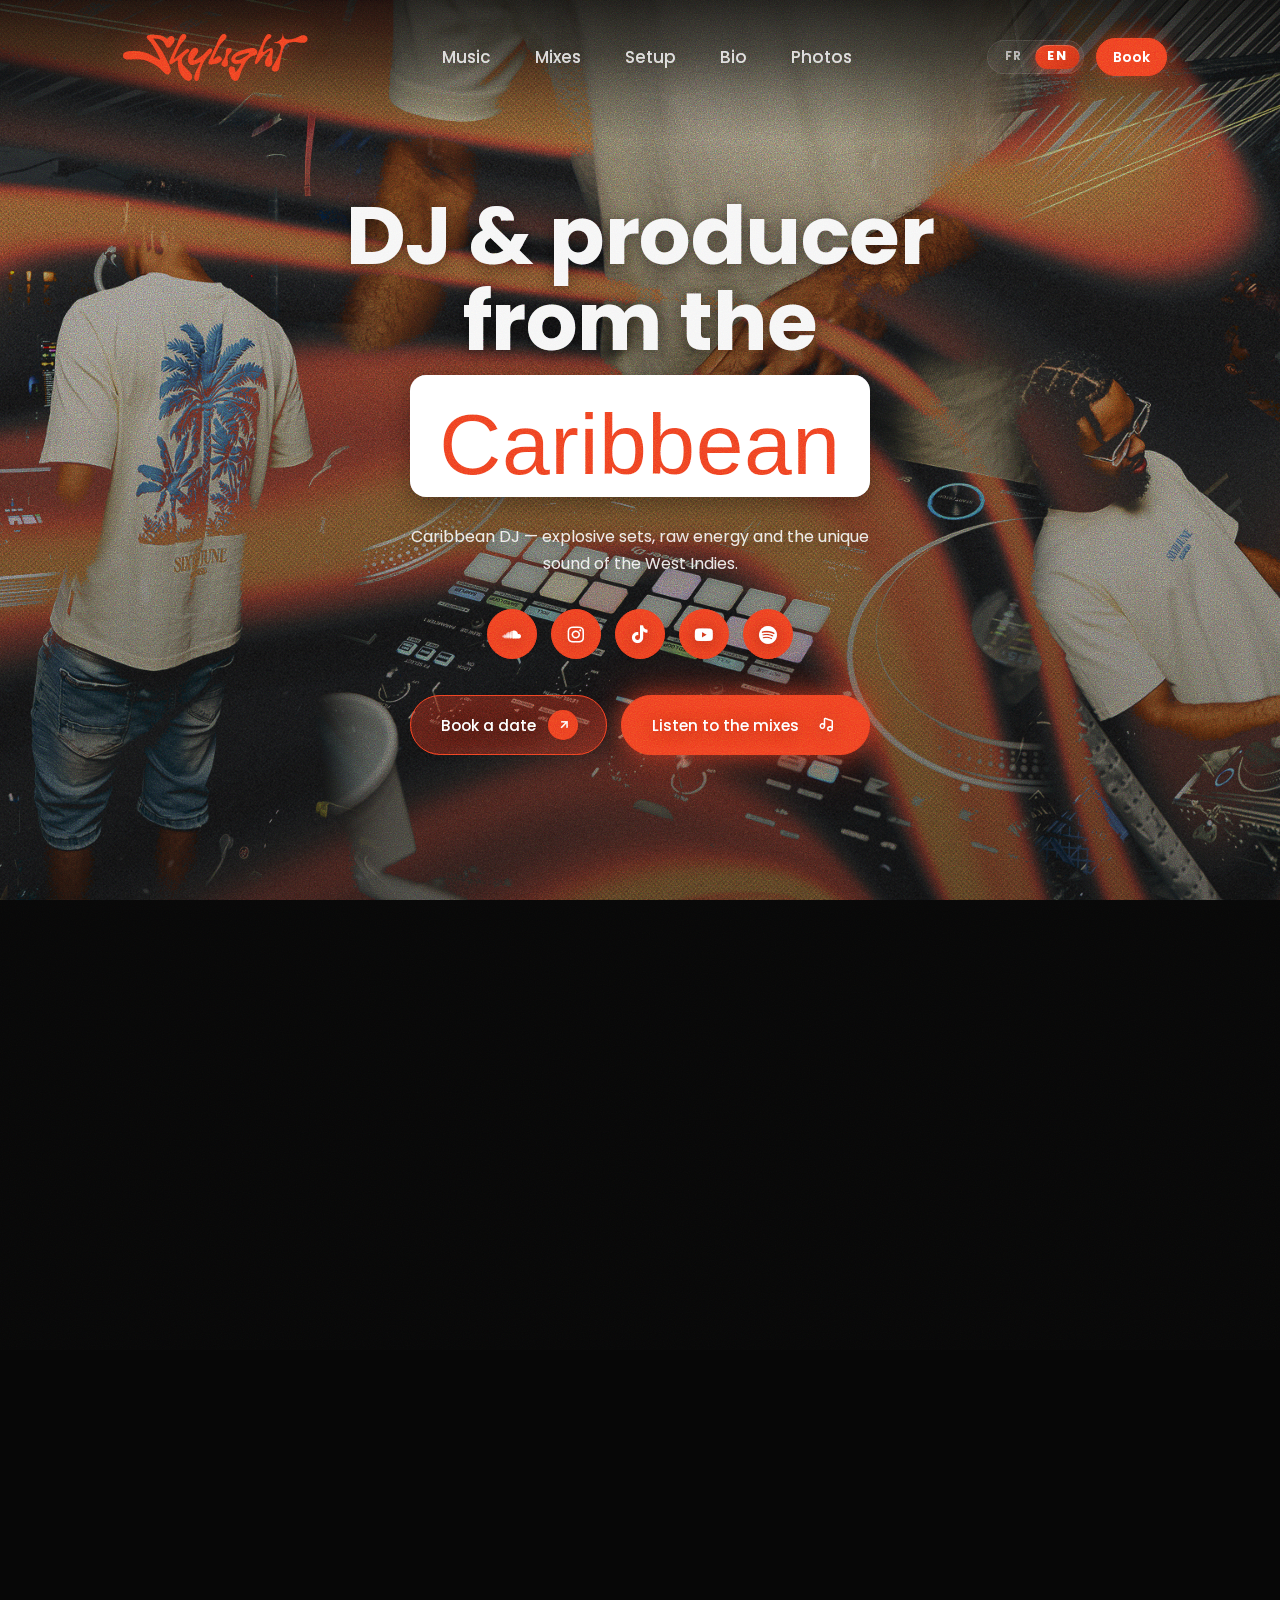
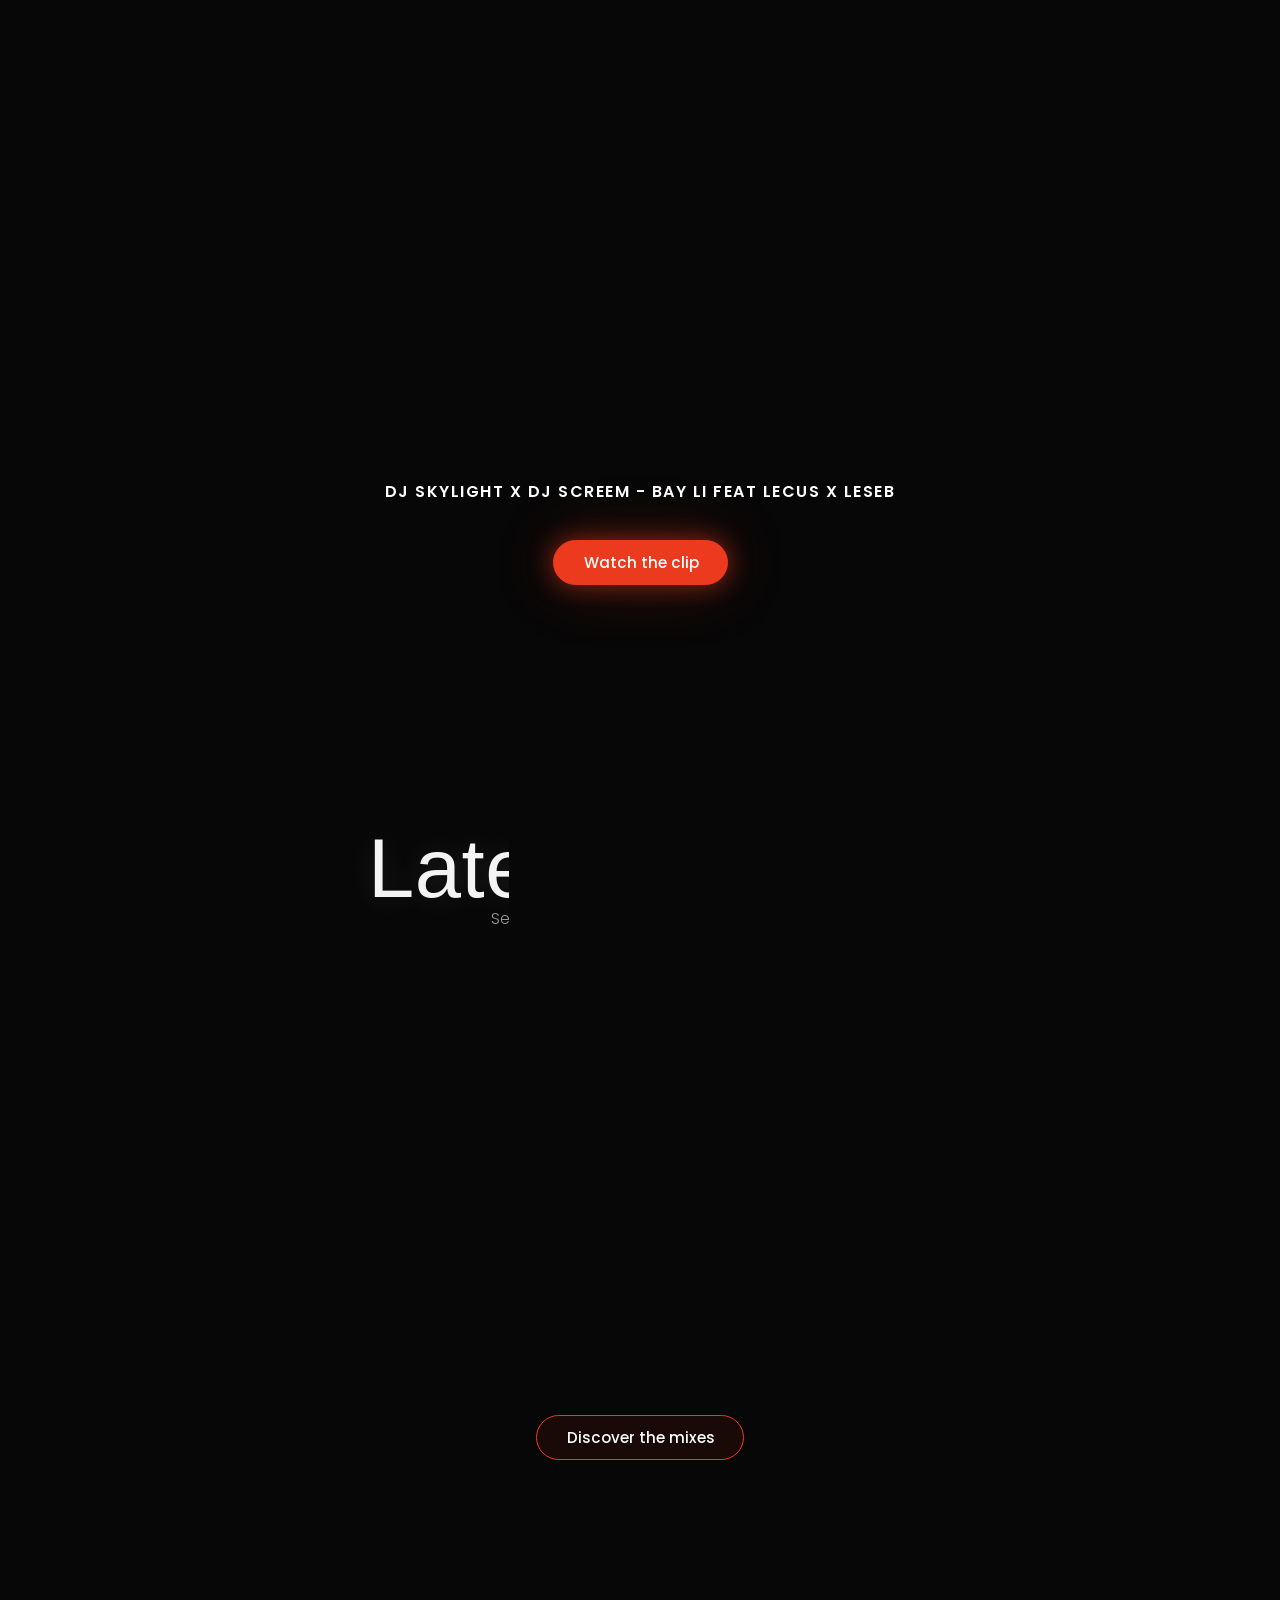
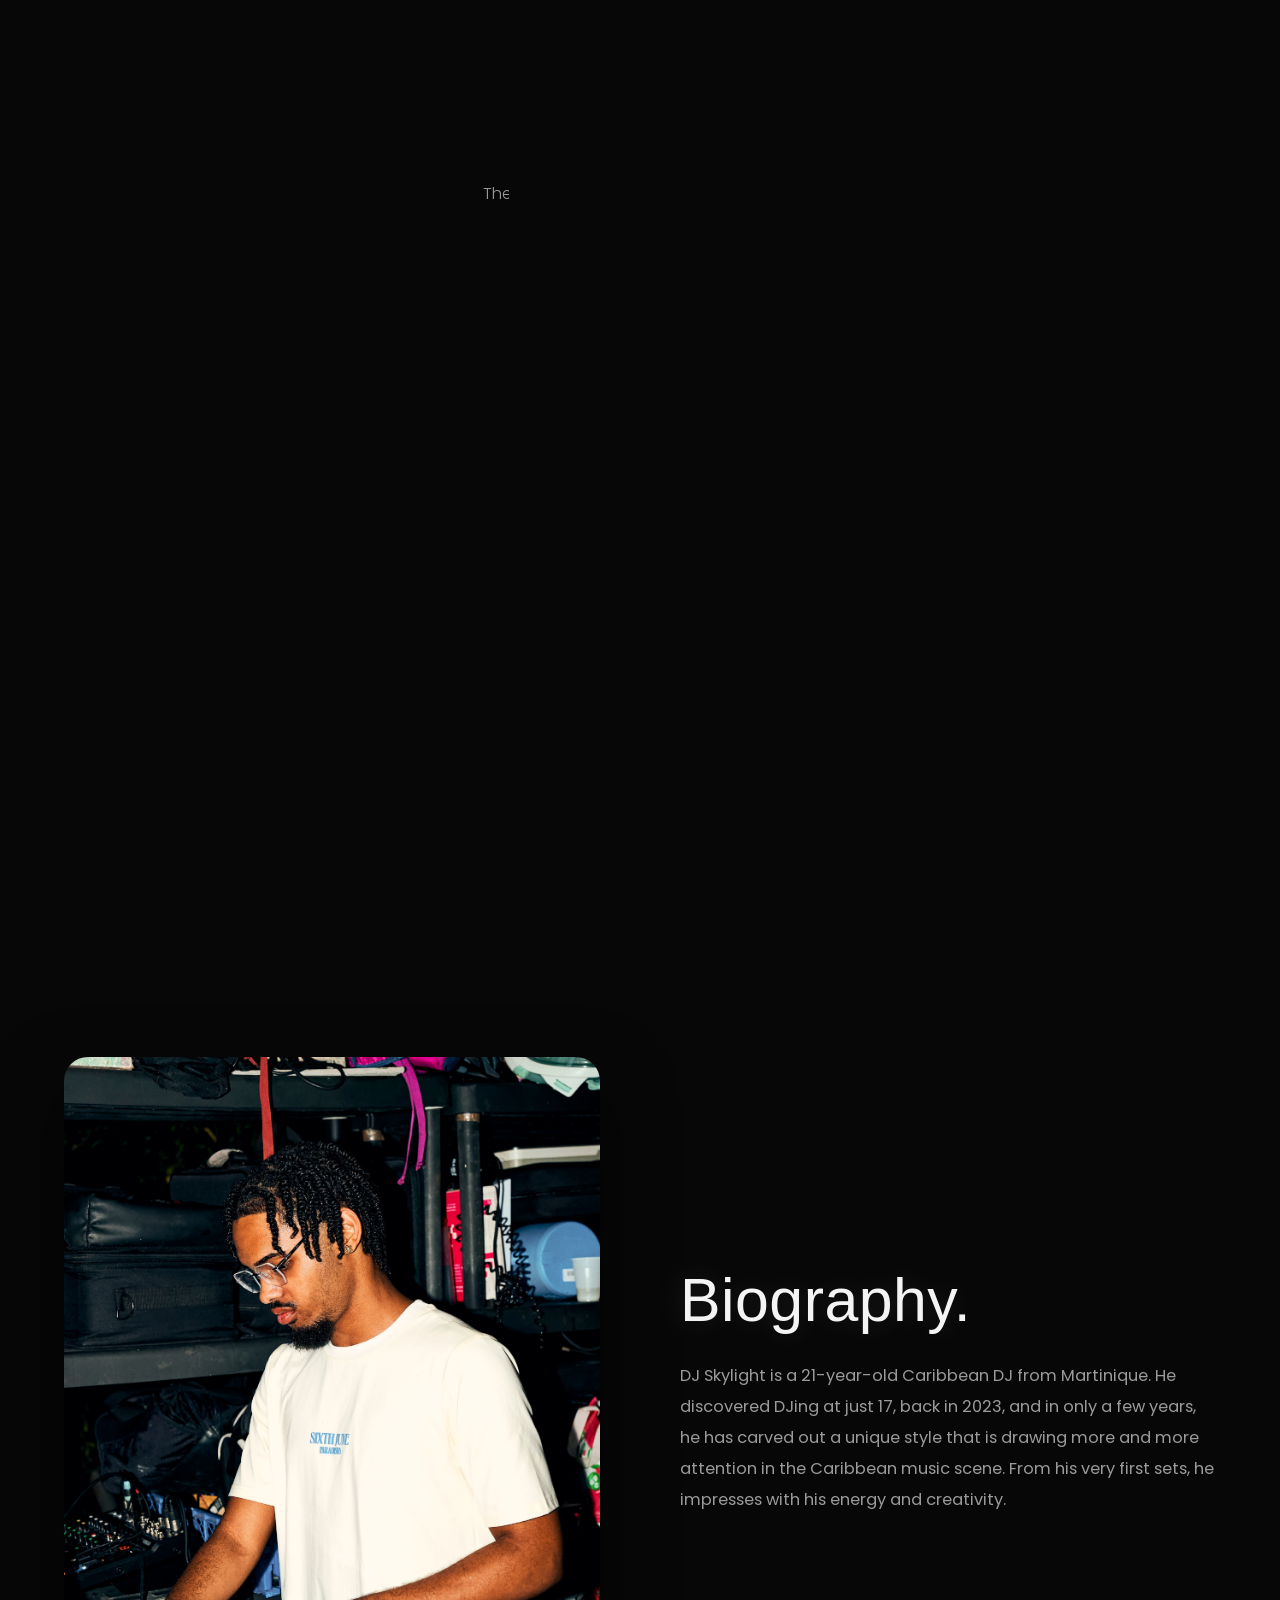
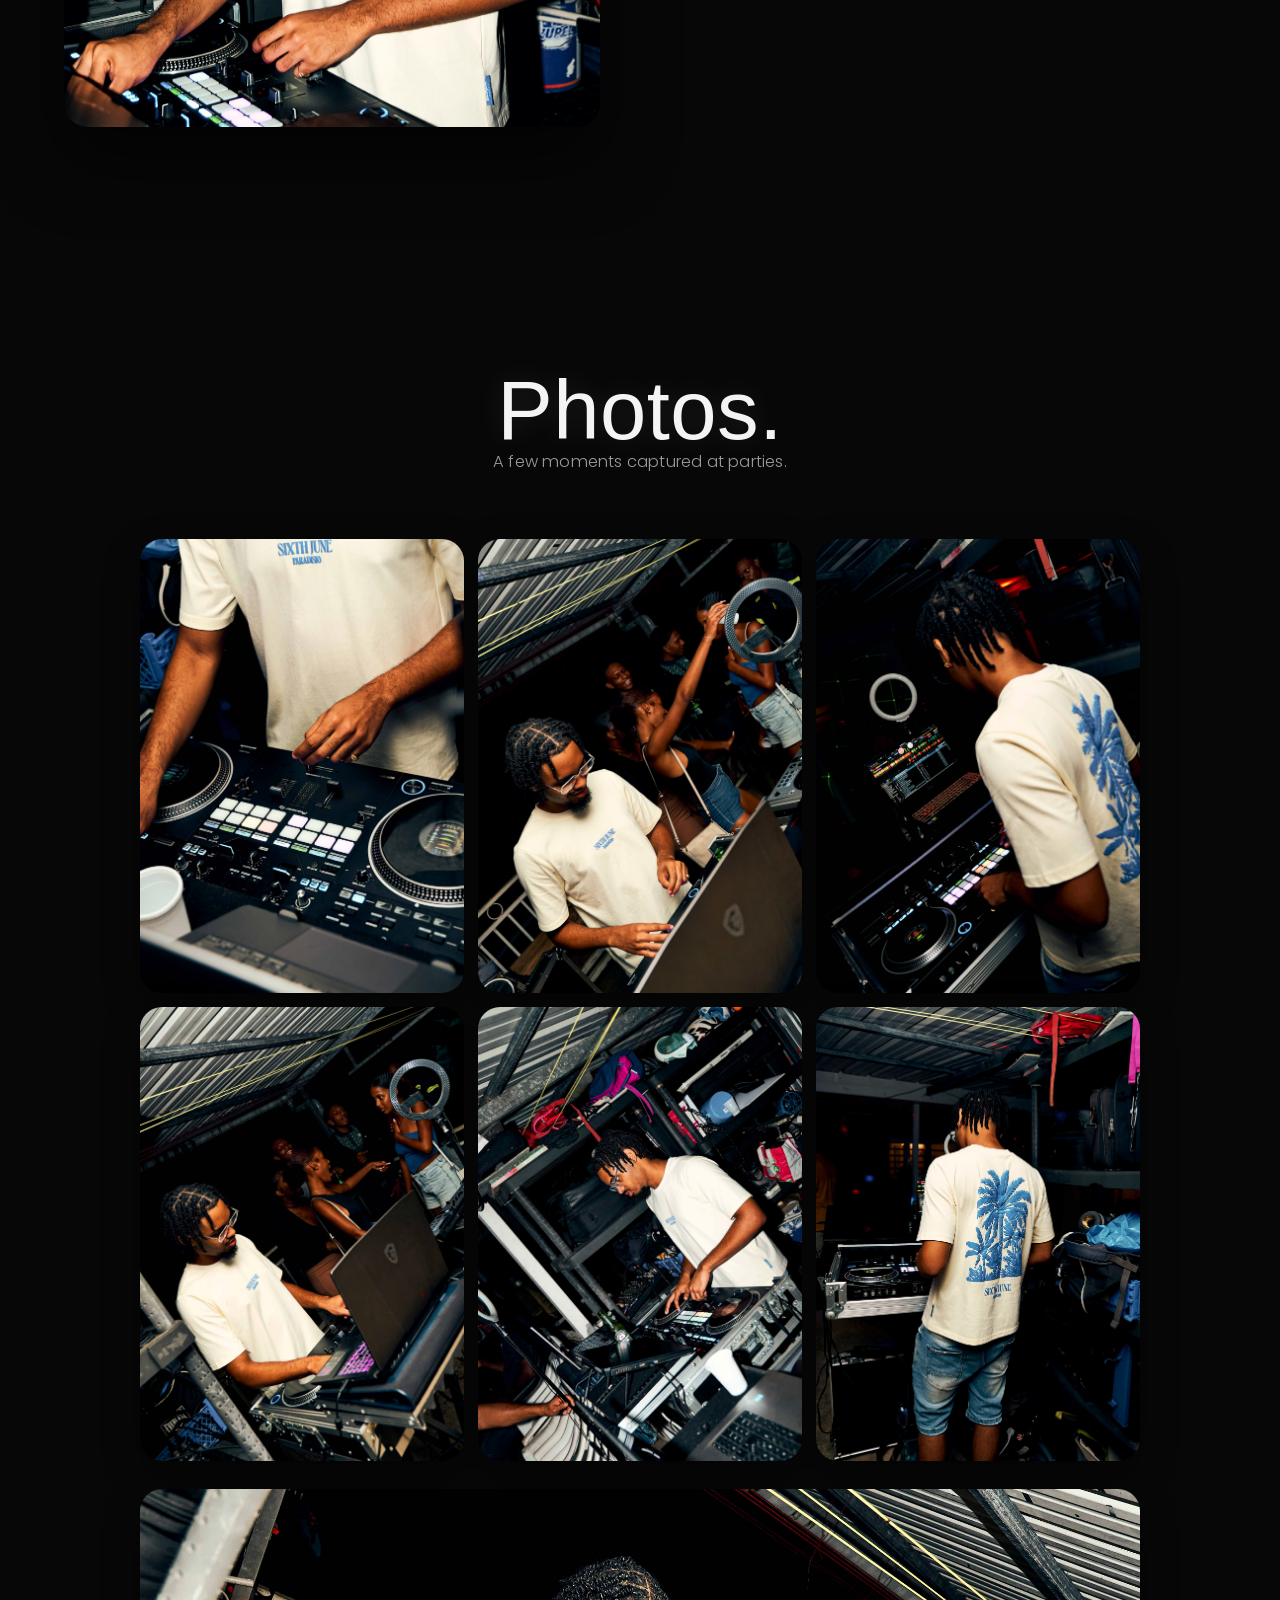
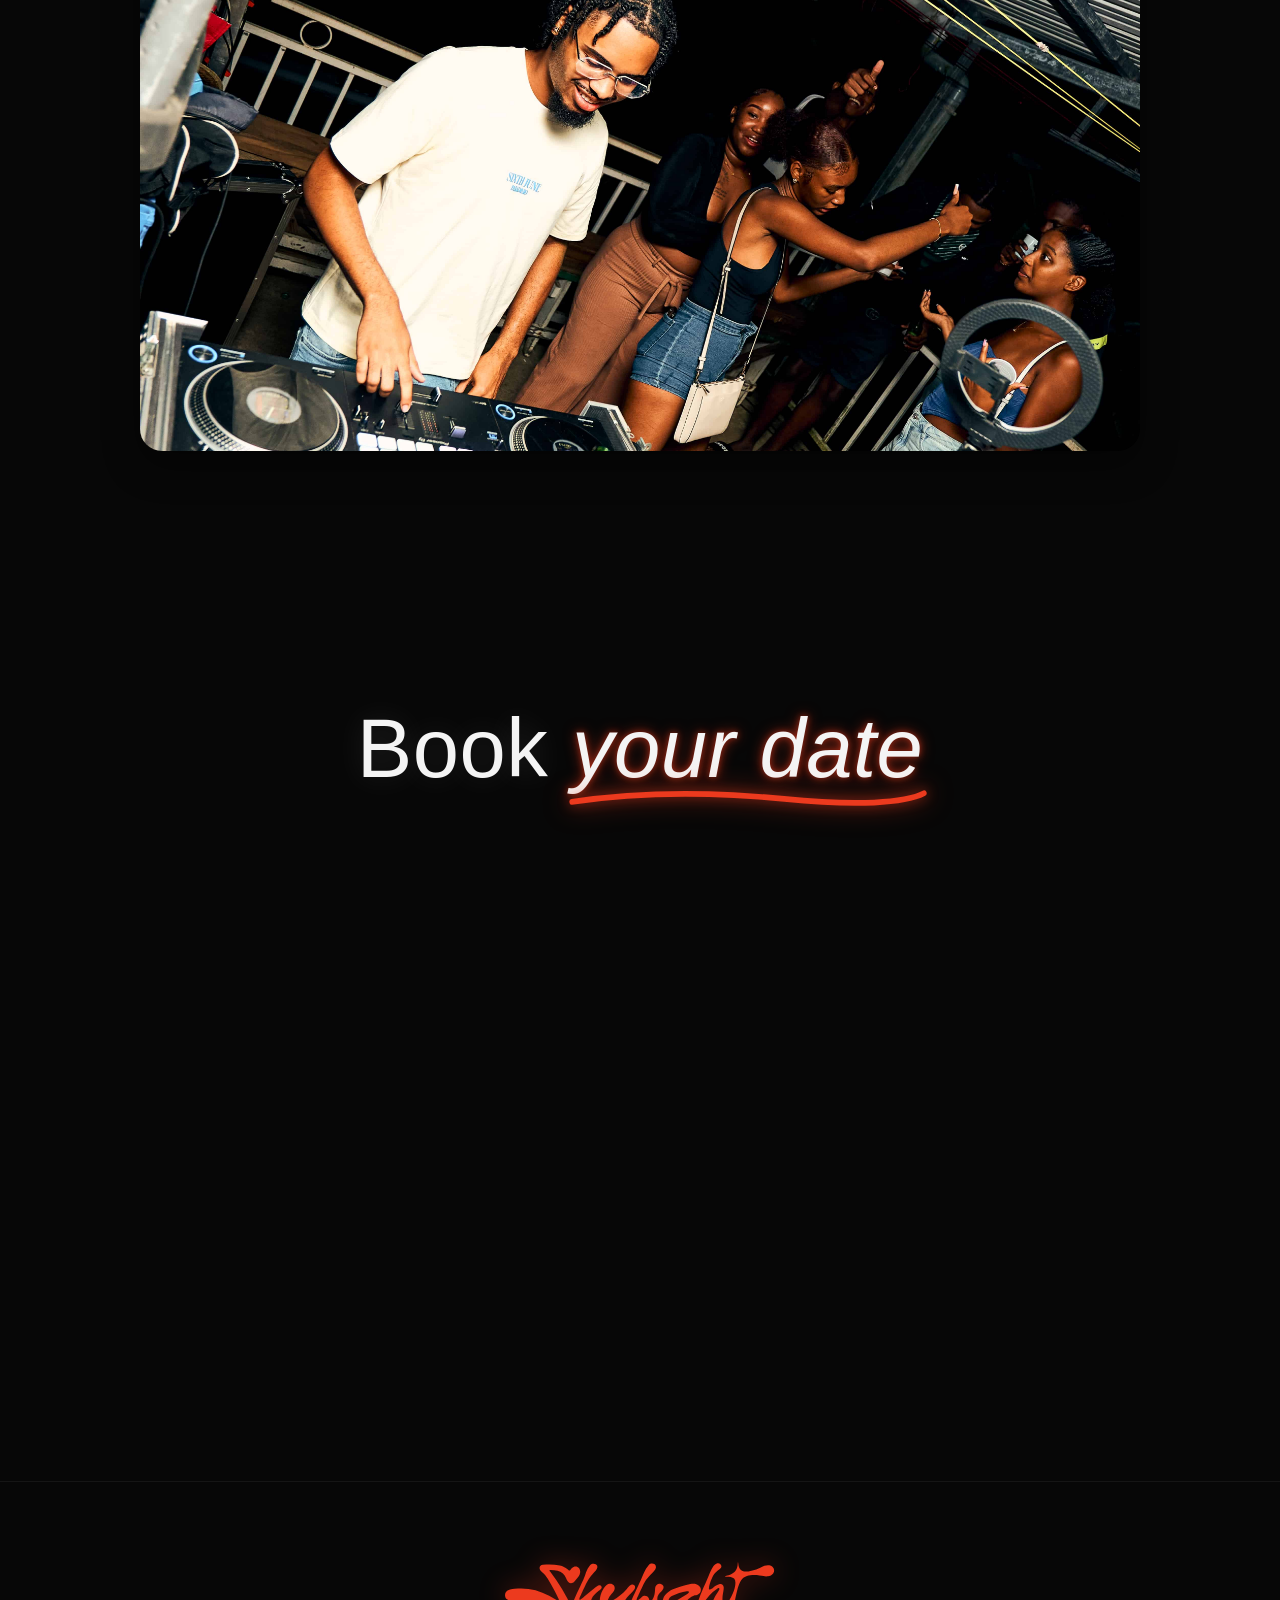
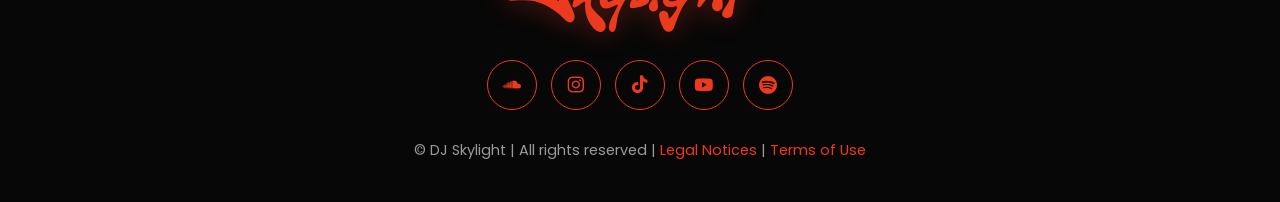
==== commit 06bab2b8: "Ajoute une protection anti-bot au formulaire de contact - Limite nom/prénom à 100 caractères (HTML +" ====
--- a/index.html
+++ b/index.html
@@ -355,14 +355,18 @@
                 <form id="contact-form" class="glass reveal delay2" novalidate action="contact.php" method="POST">
                     <div class="f-row">
                         <input name="nom" placeholder="Nom..." data-i18n-placeholder="form.nom" required
-                            autocomplete="family-name">
+                            maxlength="100" autocomplete="family-name">
                         <input name="prenom" placeholder="Prénom..." data-i18n-placeholder="form.prenom" required
-                            autocomplete="given-name">
+                            maxlength="100" autocomplete="given-name">
                     </div>
                     <input name="email" type="email" placeholder="Email..." data-i18n-placeholder="form.email" required
-                        autocomplete="email">
+                        maxlength="254" autocomplete="email">
                     <textarea name="message" placeholder="Message..." data-i18n-placeholder="form.message"
-                        required></textarea>
+                        maxlength="5000" required></textarea>
+                    <!-- Honeypot anti-bot : invisible pour les humains, rempli par les robots -->
+                    <div class="hp-field" aria-hidden="true">
+                        <label>Ne pas remplir <input type="text" name="_gotcha" tabindex="-1" autocomplete="off"></label>
+                    </div>
                     <button class="btn" type="submit" data-i18n="form.send">
                         Envoyer
                     </button>
--- a/CSS/styles.css
+++ b/CSS/styles.css
@@ -1557,6 +1557,15 @@
   color: #ff6b54;
 }
 
+/* Honeypot anti-bot: off-screen (not display:none, which some bots detect) */
+.hp-field {
+  position: absolute;
+  left: -9999px;
+  width: 1px;
+  height: 1px;
+  overflow: hidden;
+}
+
 /* ---------- FOOTER ---------- */
 footer {
   /* Side padding (matches .container's 5vw) so the copyright line never
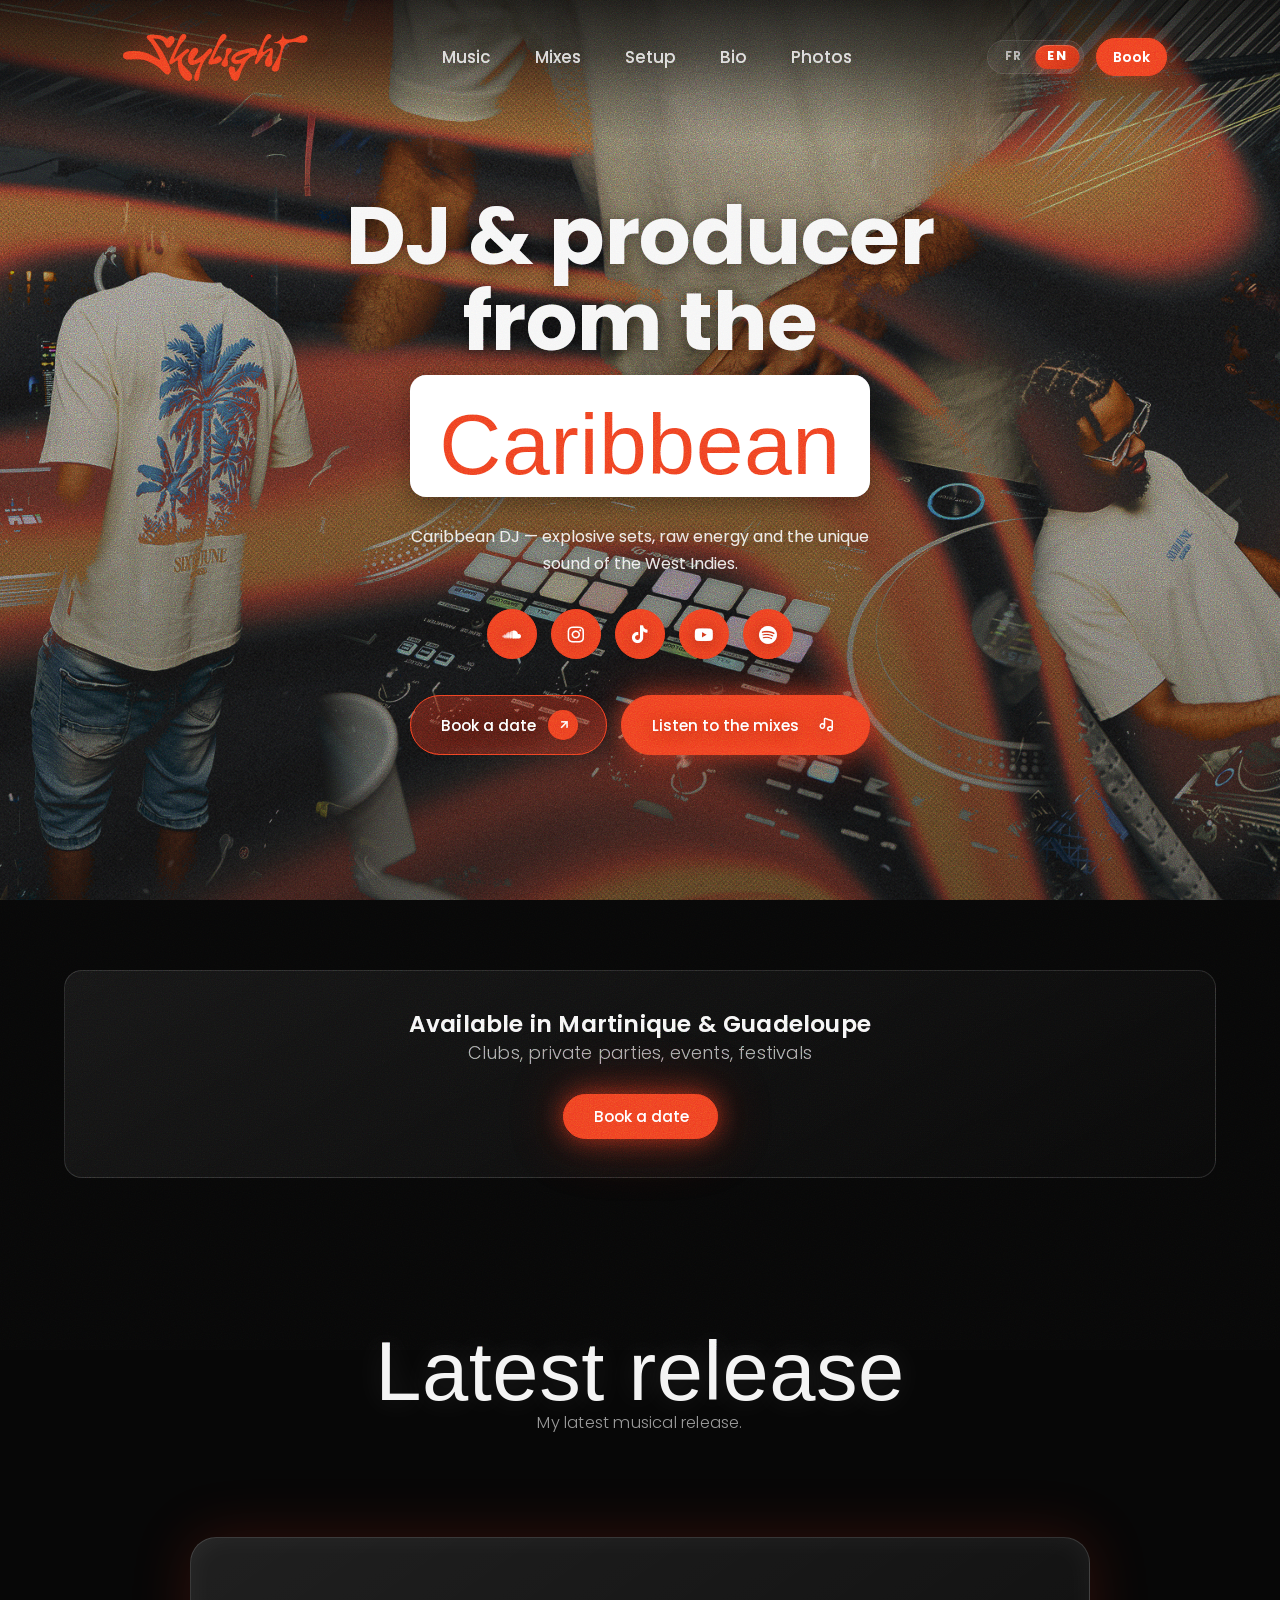
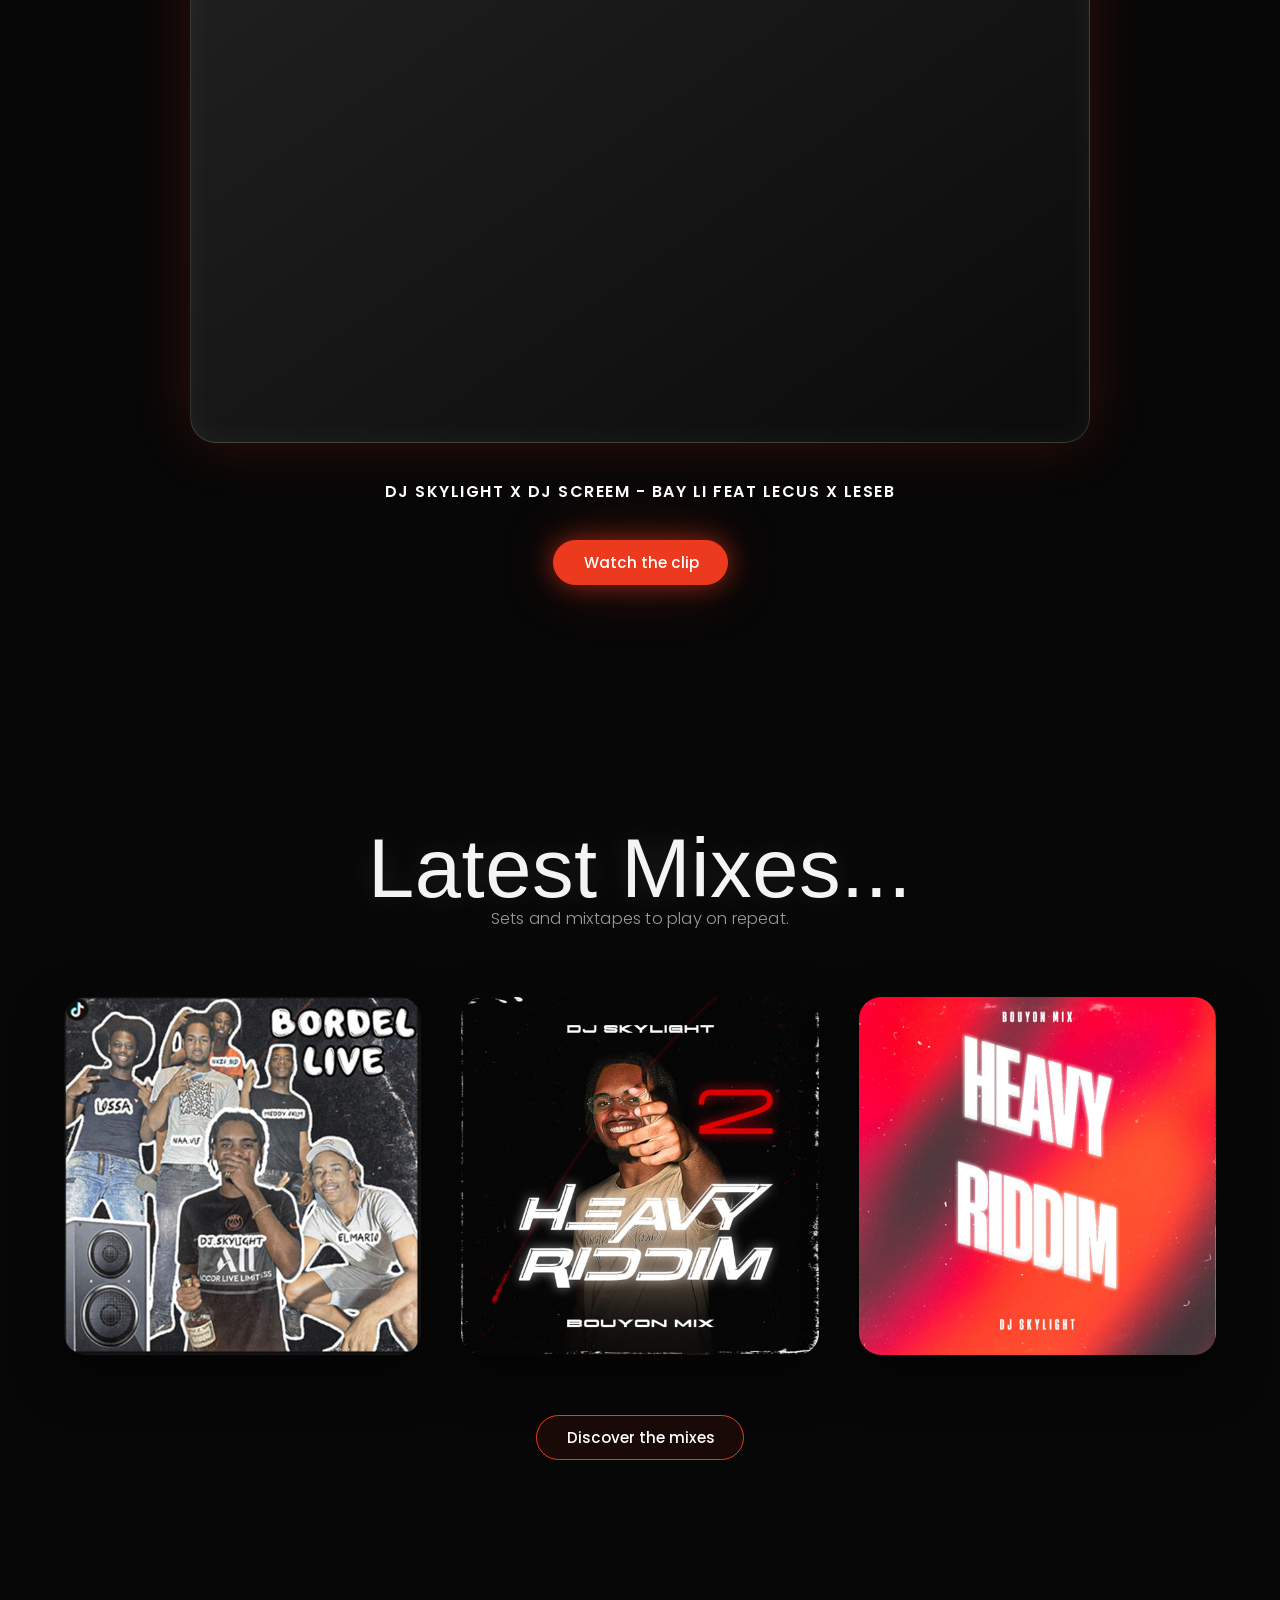
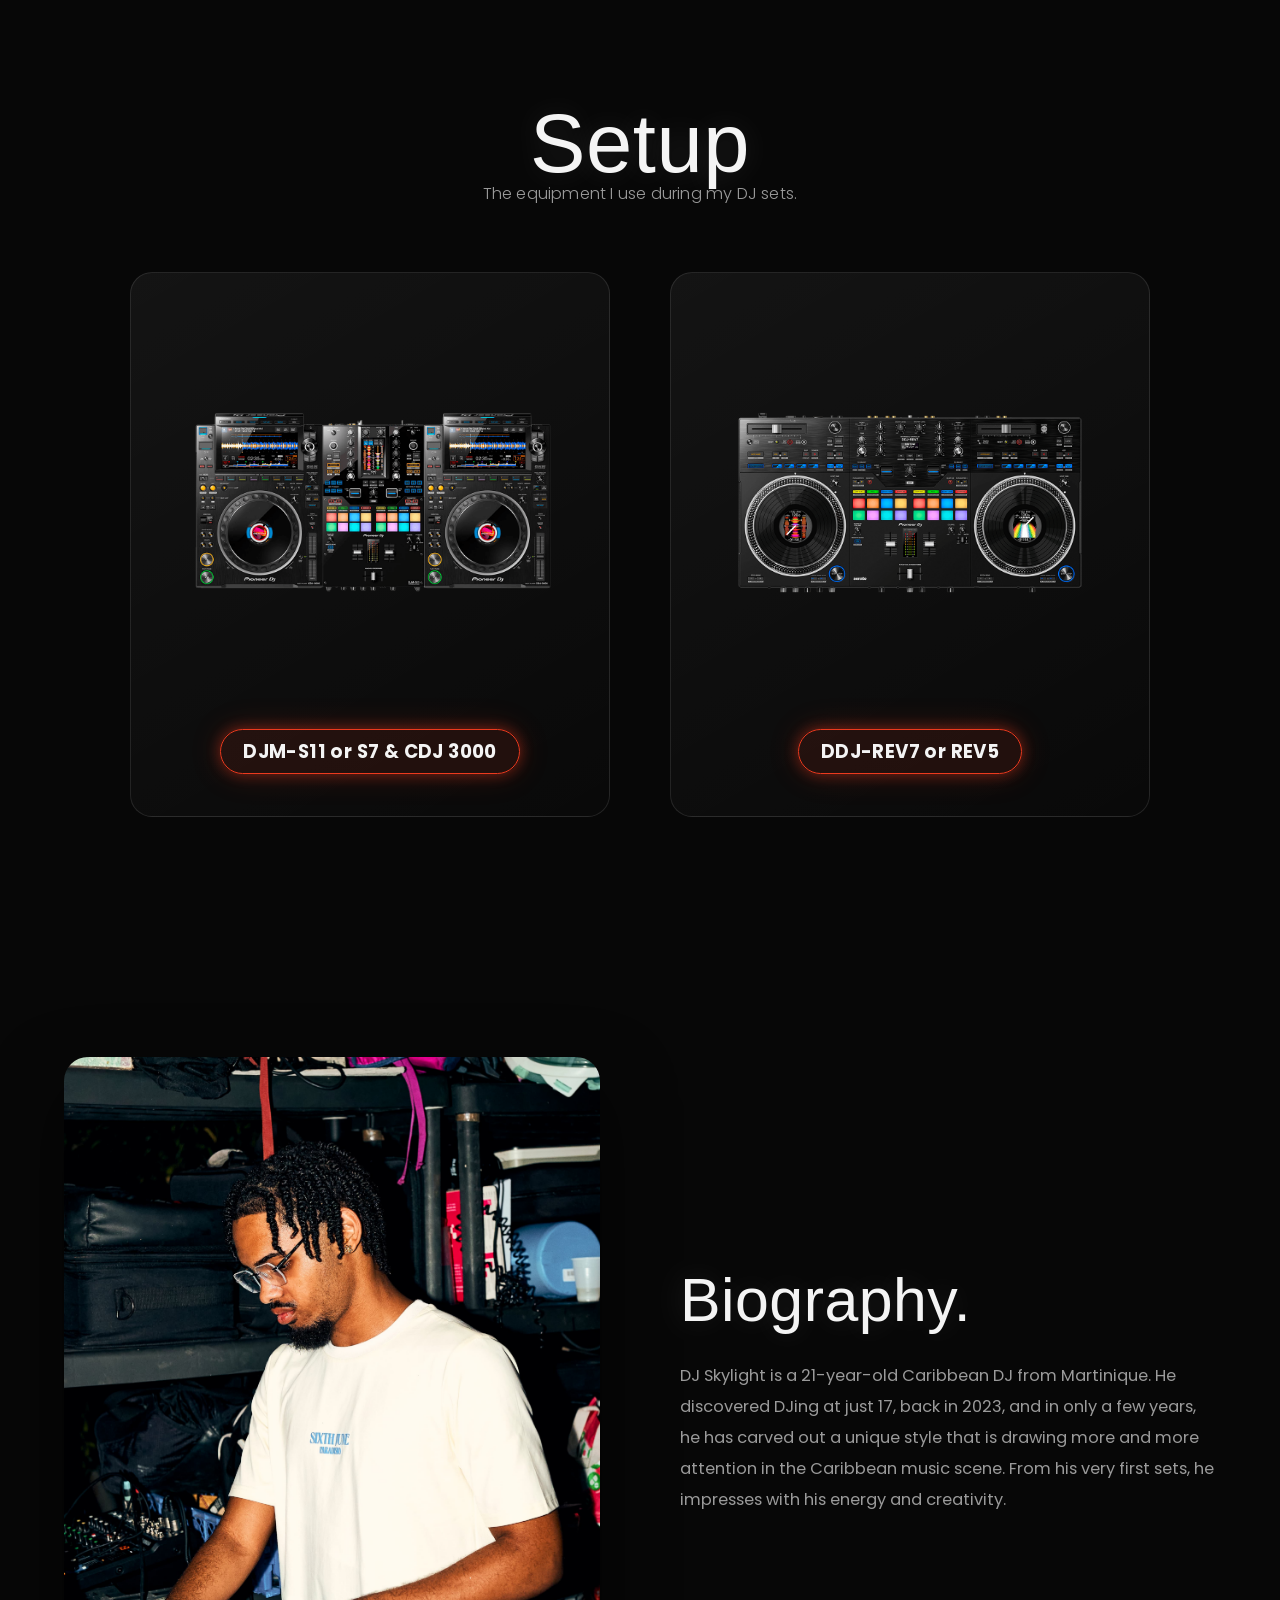
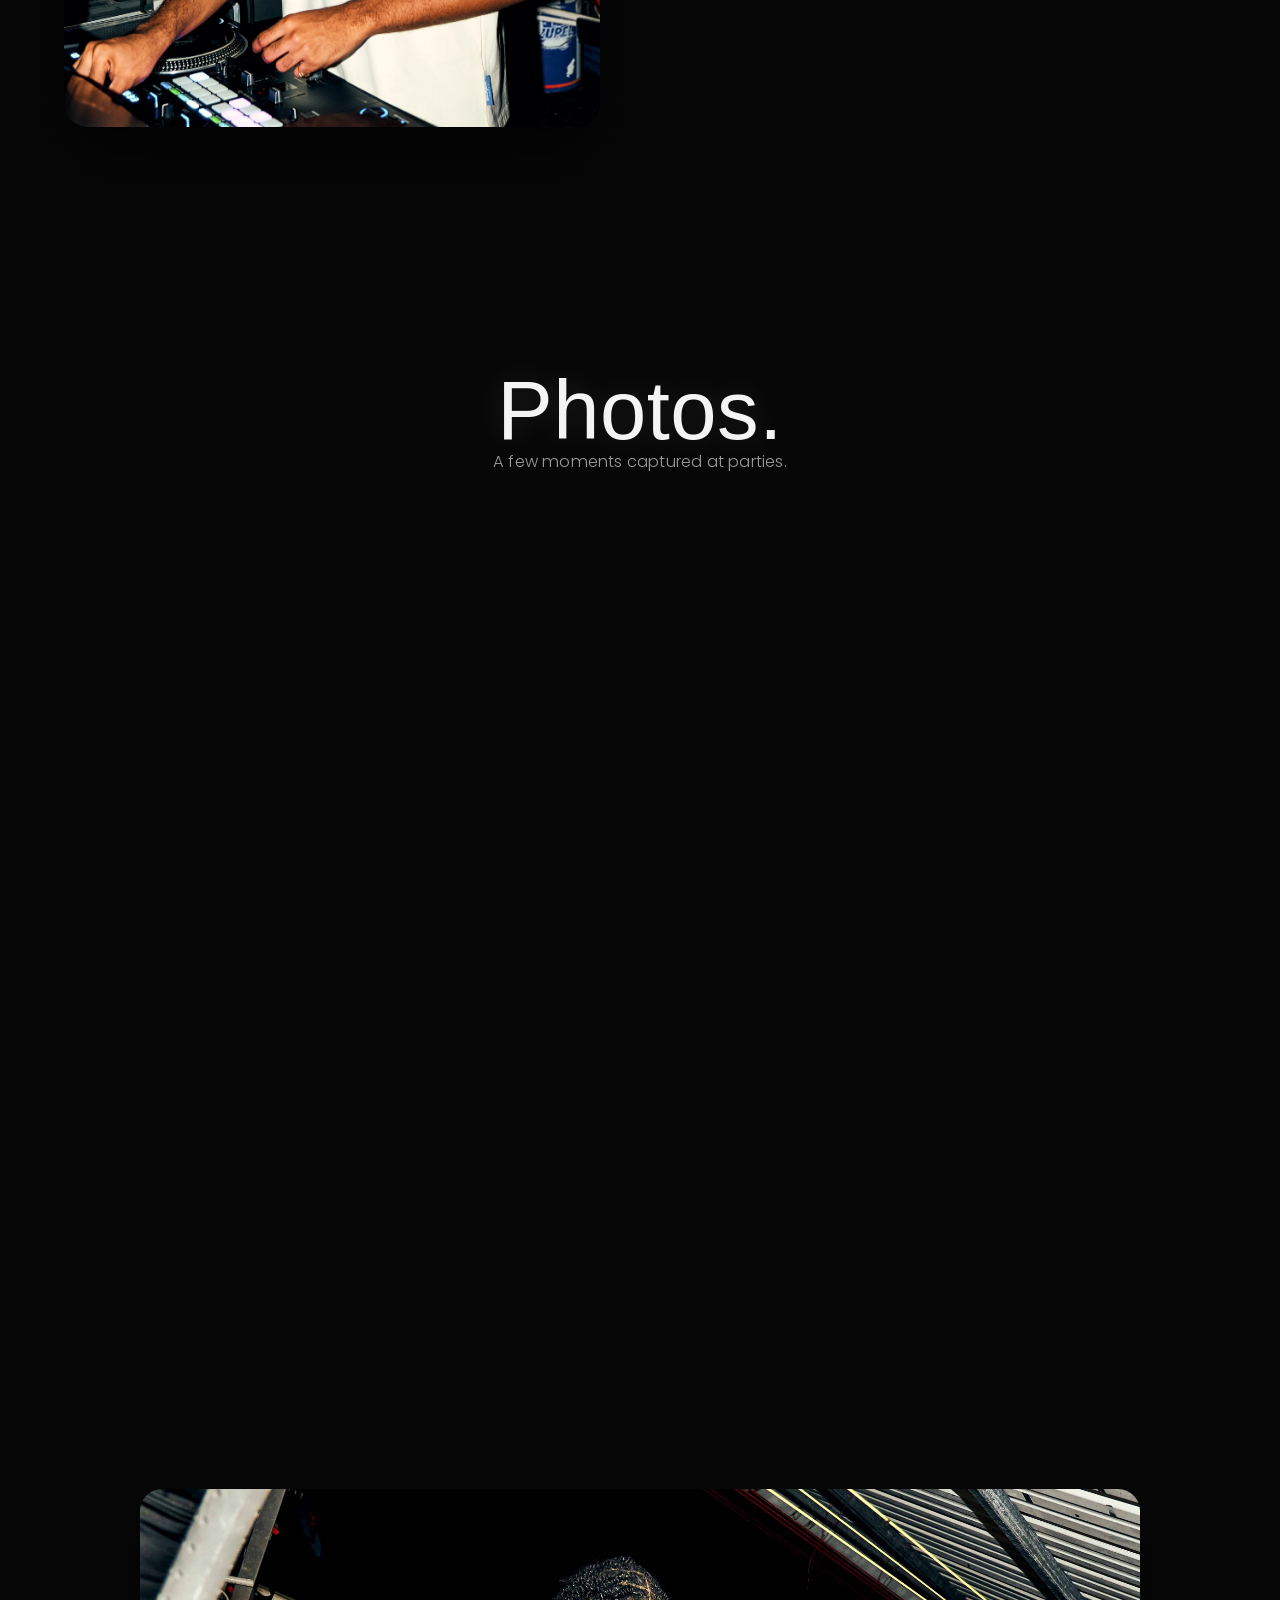
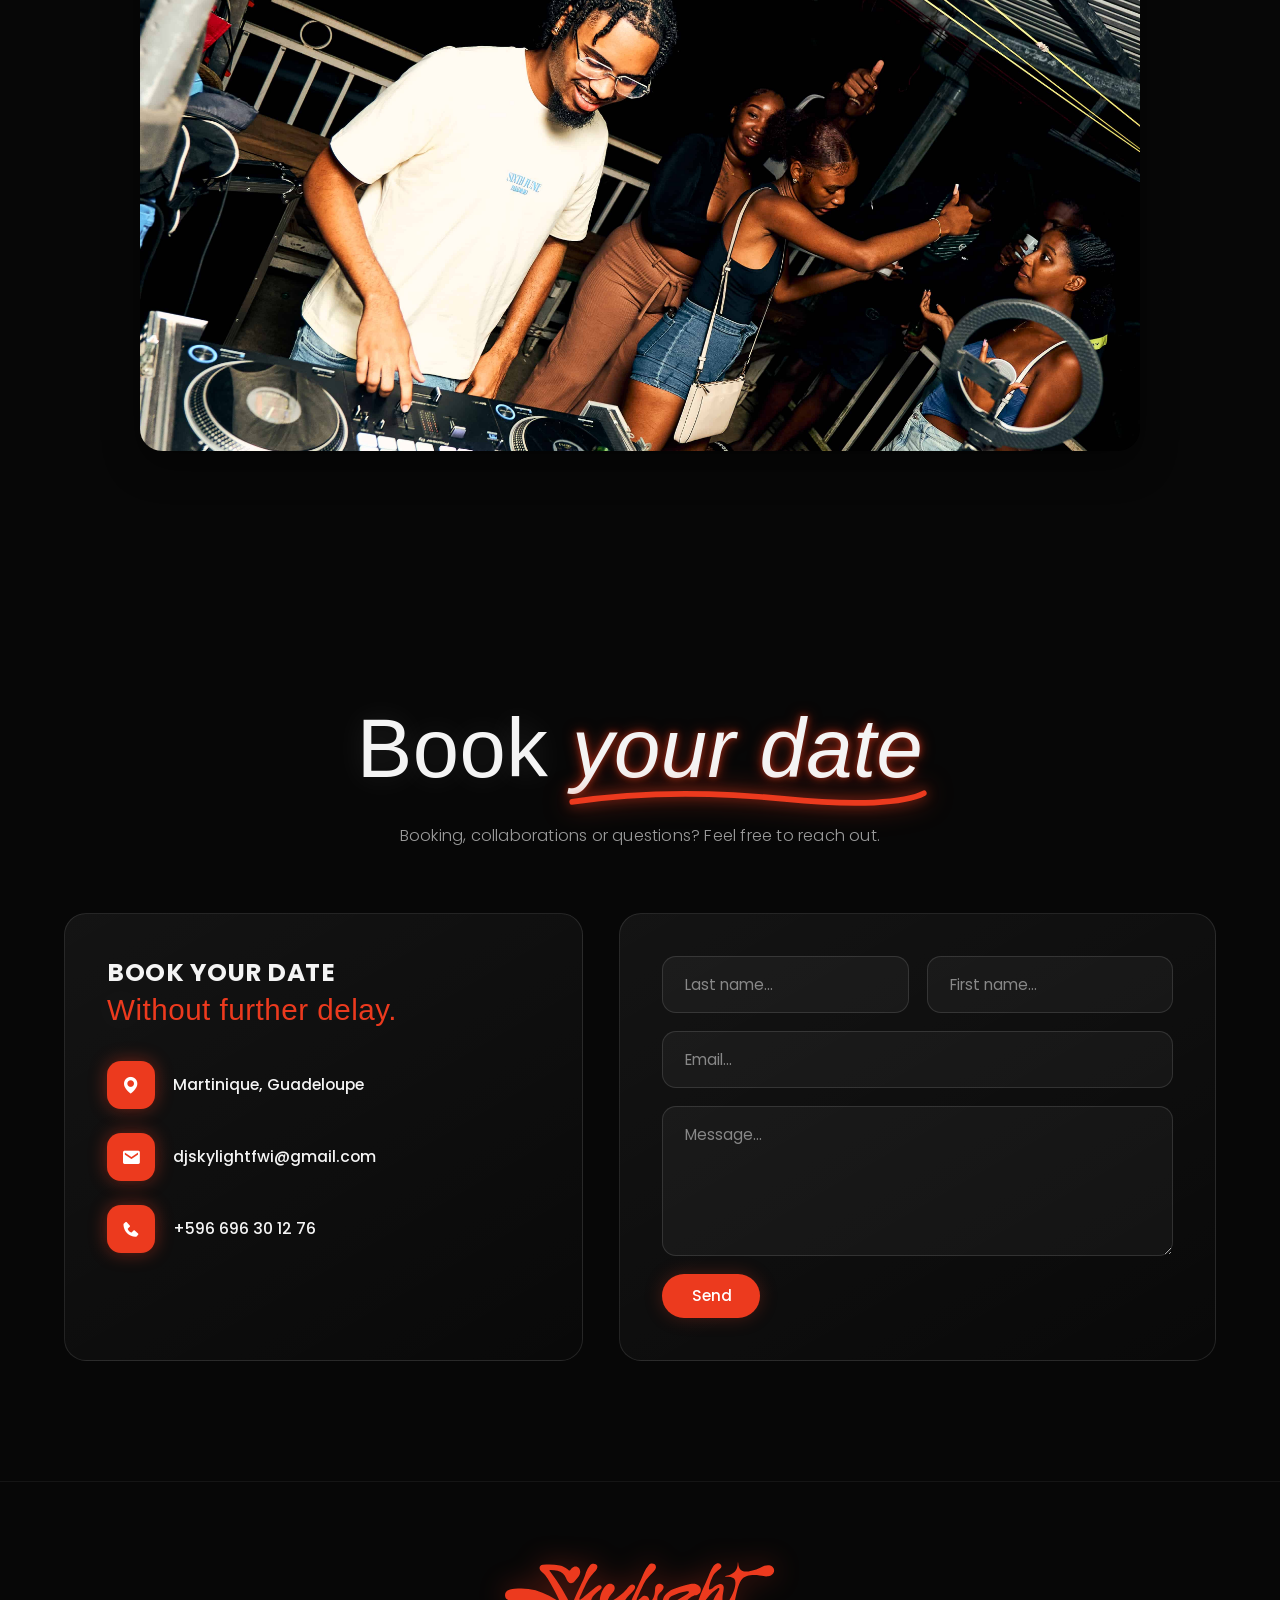
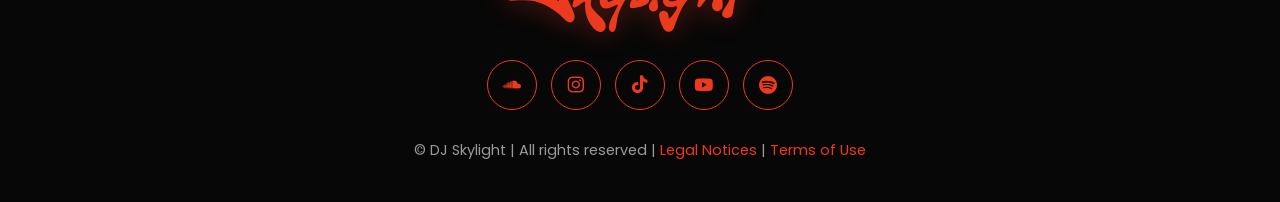
==== commit eccb34d2: "Force le rechargement du CSS/JS et masque le honeypot en inline Le serveur n'envoie pas de Cache-Con" ====
--- a/index.html
+++ b/index.html
@@ -15,7 +15,7 @@
     <!-- Display font (Adobe Fonts) -->
     <link rel="stylesheet" href="https://use.typekit.net/oej1ysz.css">
     <!-- Styles -->
-    <link rel="stylesheet" href="CSS/styles.css">
+    <link rel="stylesheet" href="CSS/styles.css?v=20261019">
 </head>
 
 <body class="loading">
@@ -364,7 +364,7 @@
                     <textarea name="message" placeholder="Message..." data-i18n-placeholder="form.message"
                         maxlength="5000" required></textarea>
                     <!-- Honeypot anti-bot : invisible pour les humains, rempli par les robots -->
-                    <div class="hp-field" aria-hidden="true">
+                    <div class="hp-field" aria-hidden="true" style="position:absolute;left:-9999px;width:1px;height:1px;overflow:hidden">
                         <label>Ne pas remplir <input type="text" name="_gotcha" tabindex="-1" autocomplete="off"></label>
                     </div>
                     <button class="btn" type="submit" data-i18n="form.send">
@@ -437,7 +437,7 @@
         </button>
     </div>
 
-    <script src="JS/script.js"></script>
+    <script src="JS/script.js?v=20261019"></script>
 </body>
 
 </html>
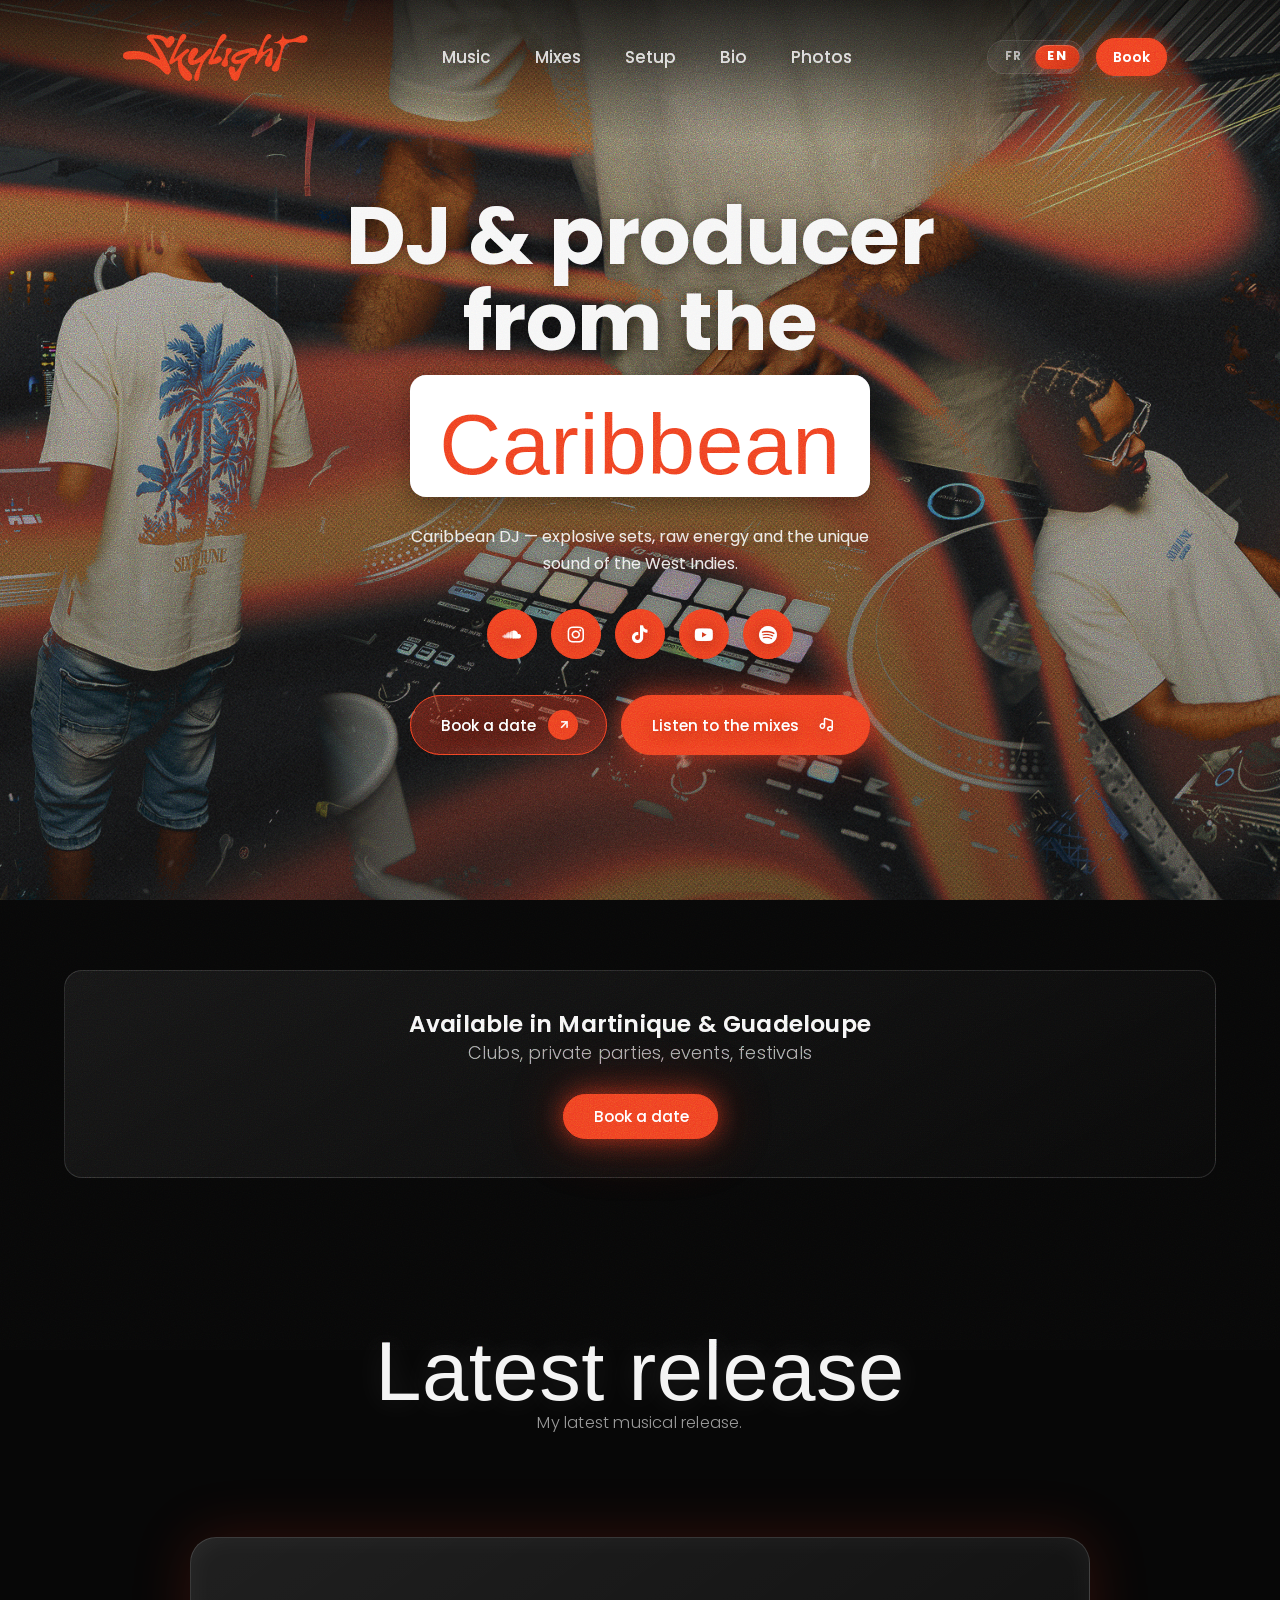
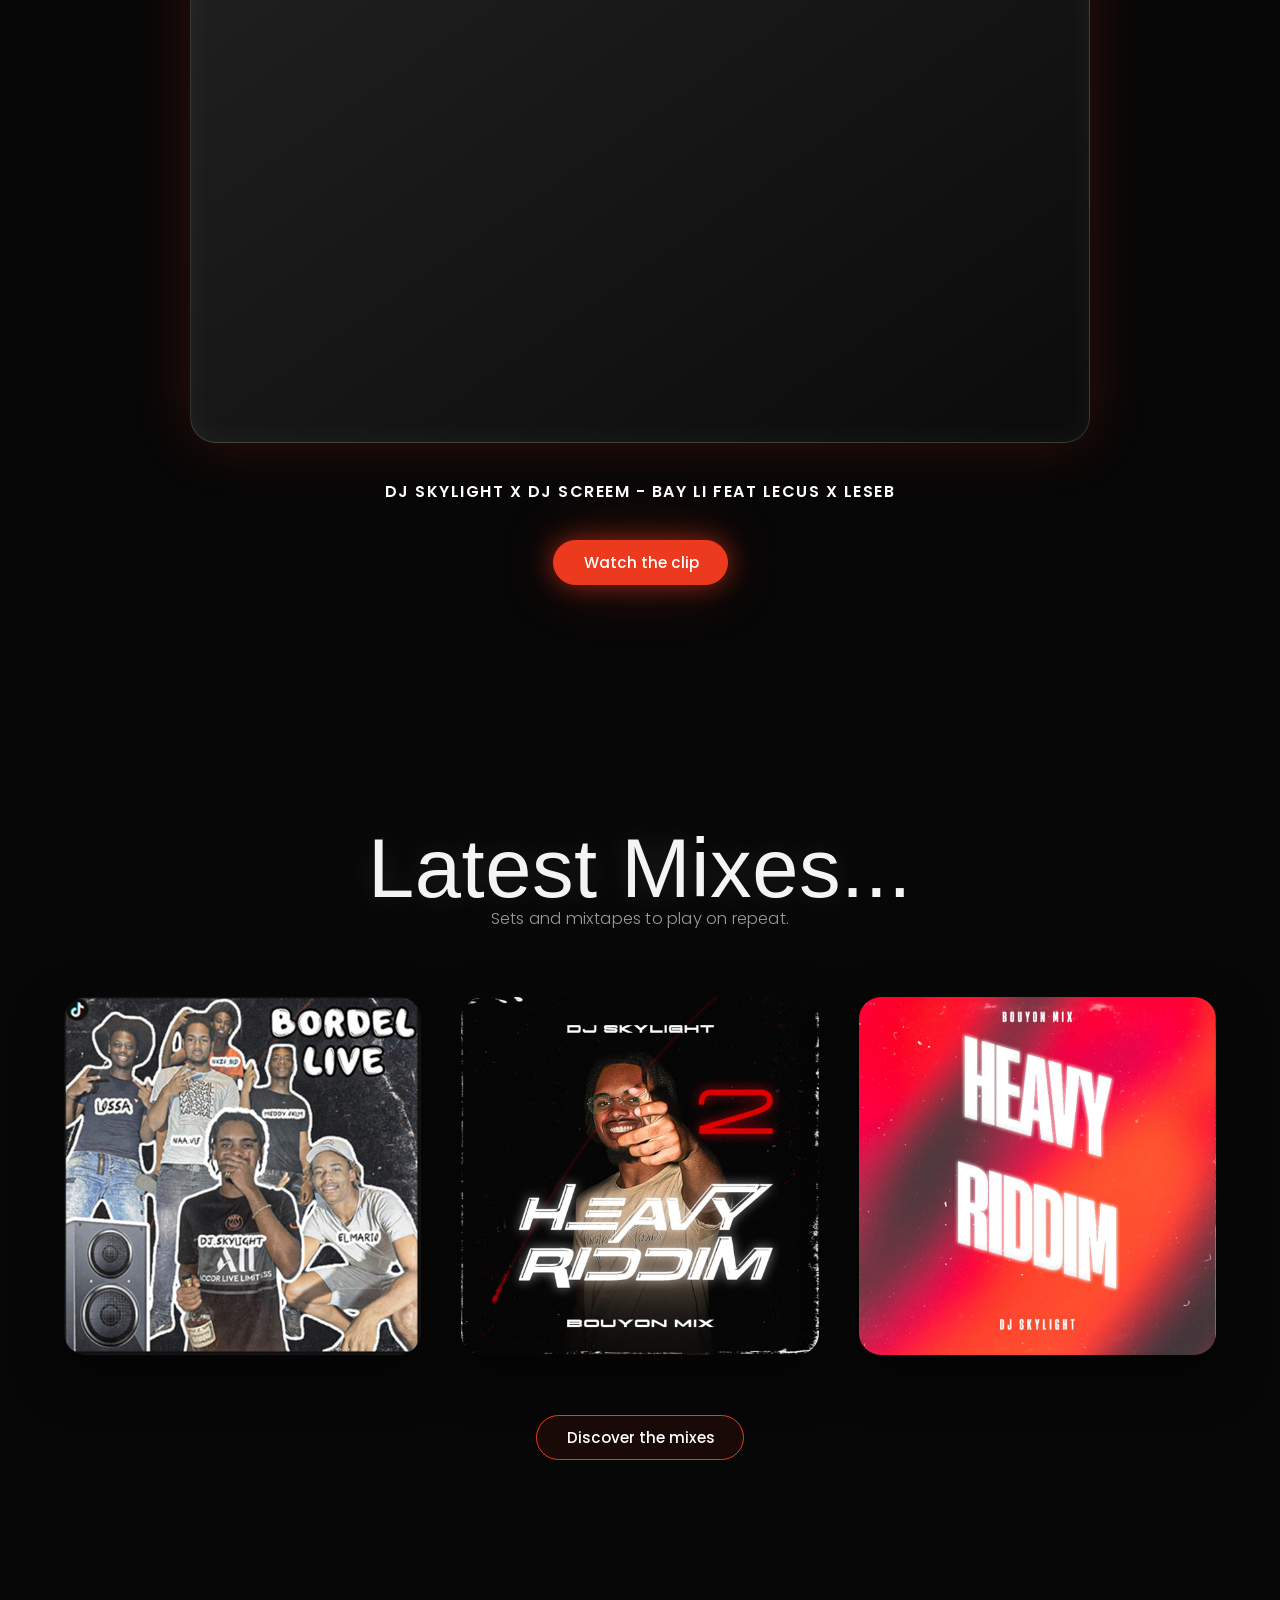
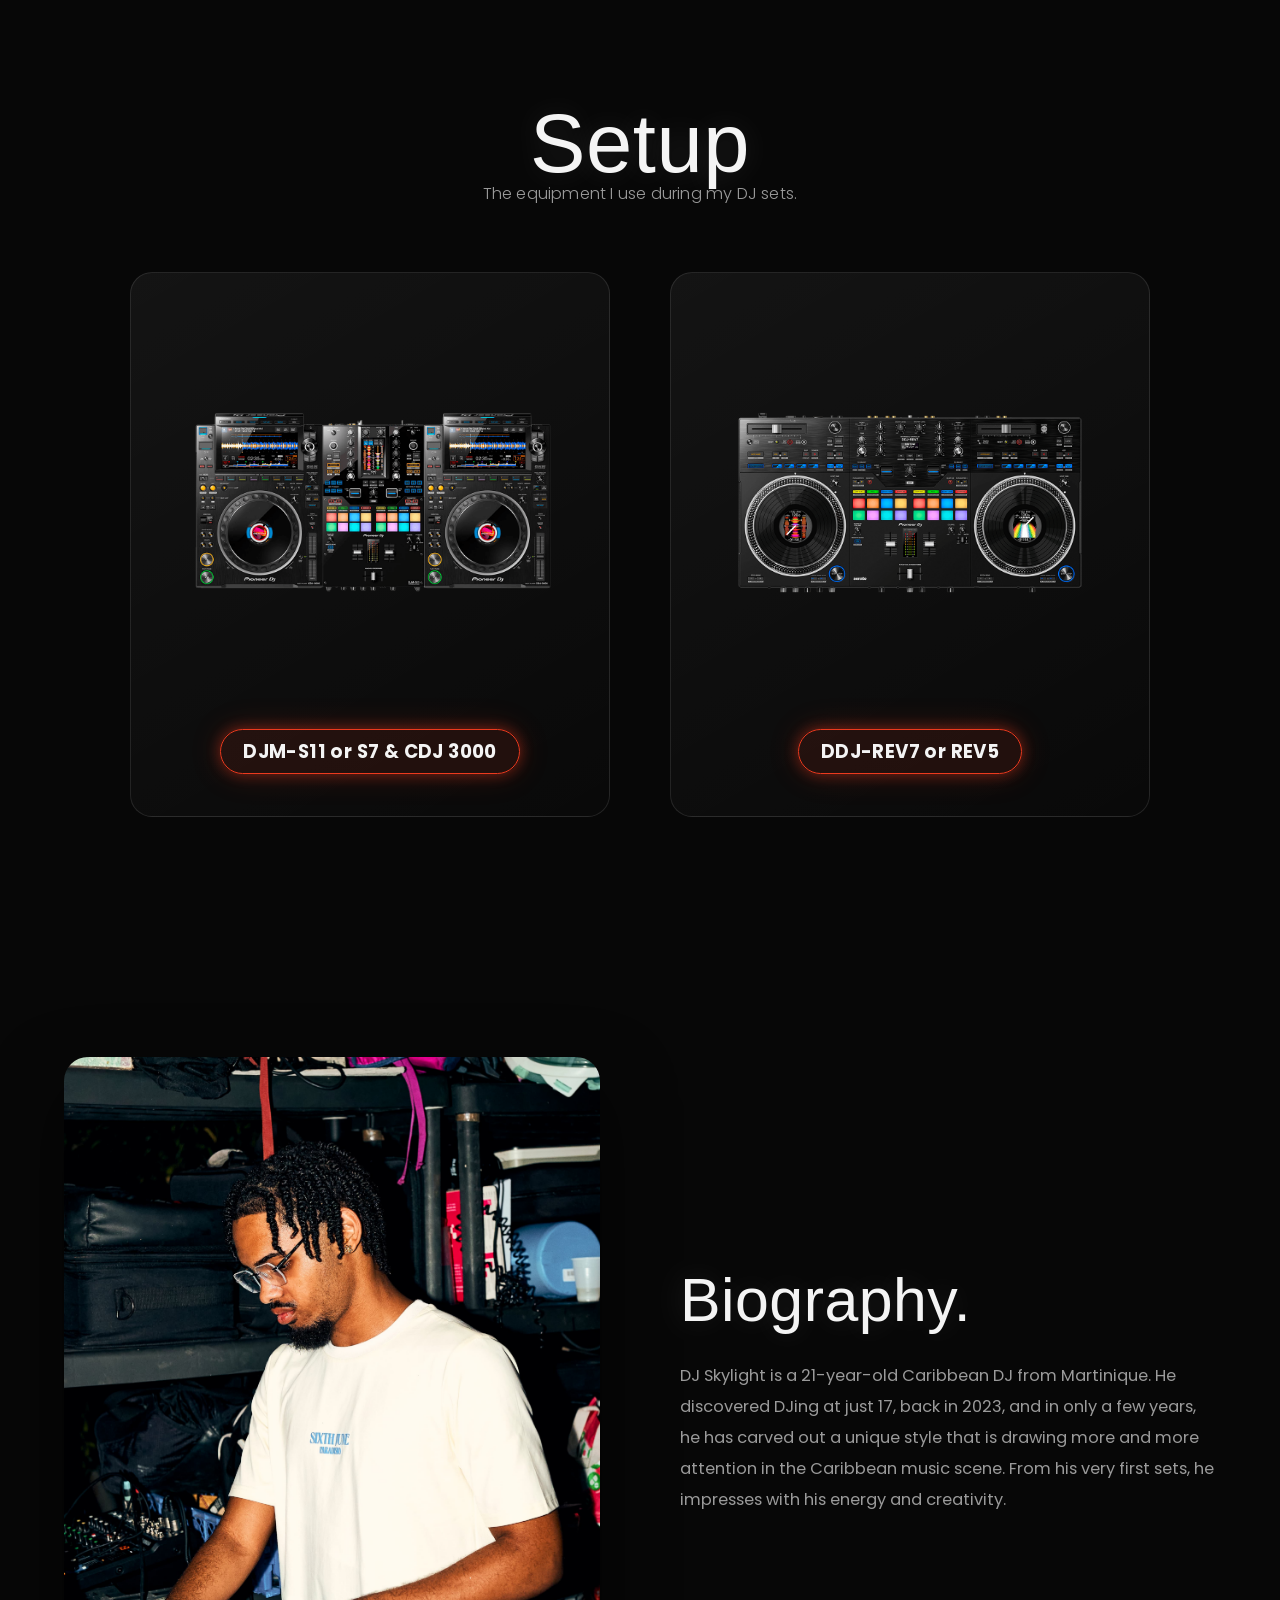
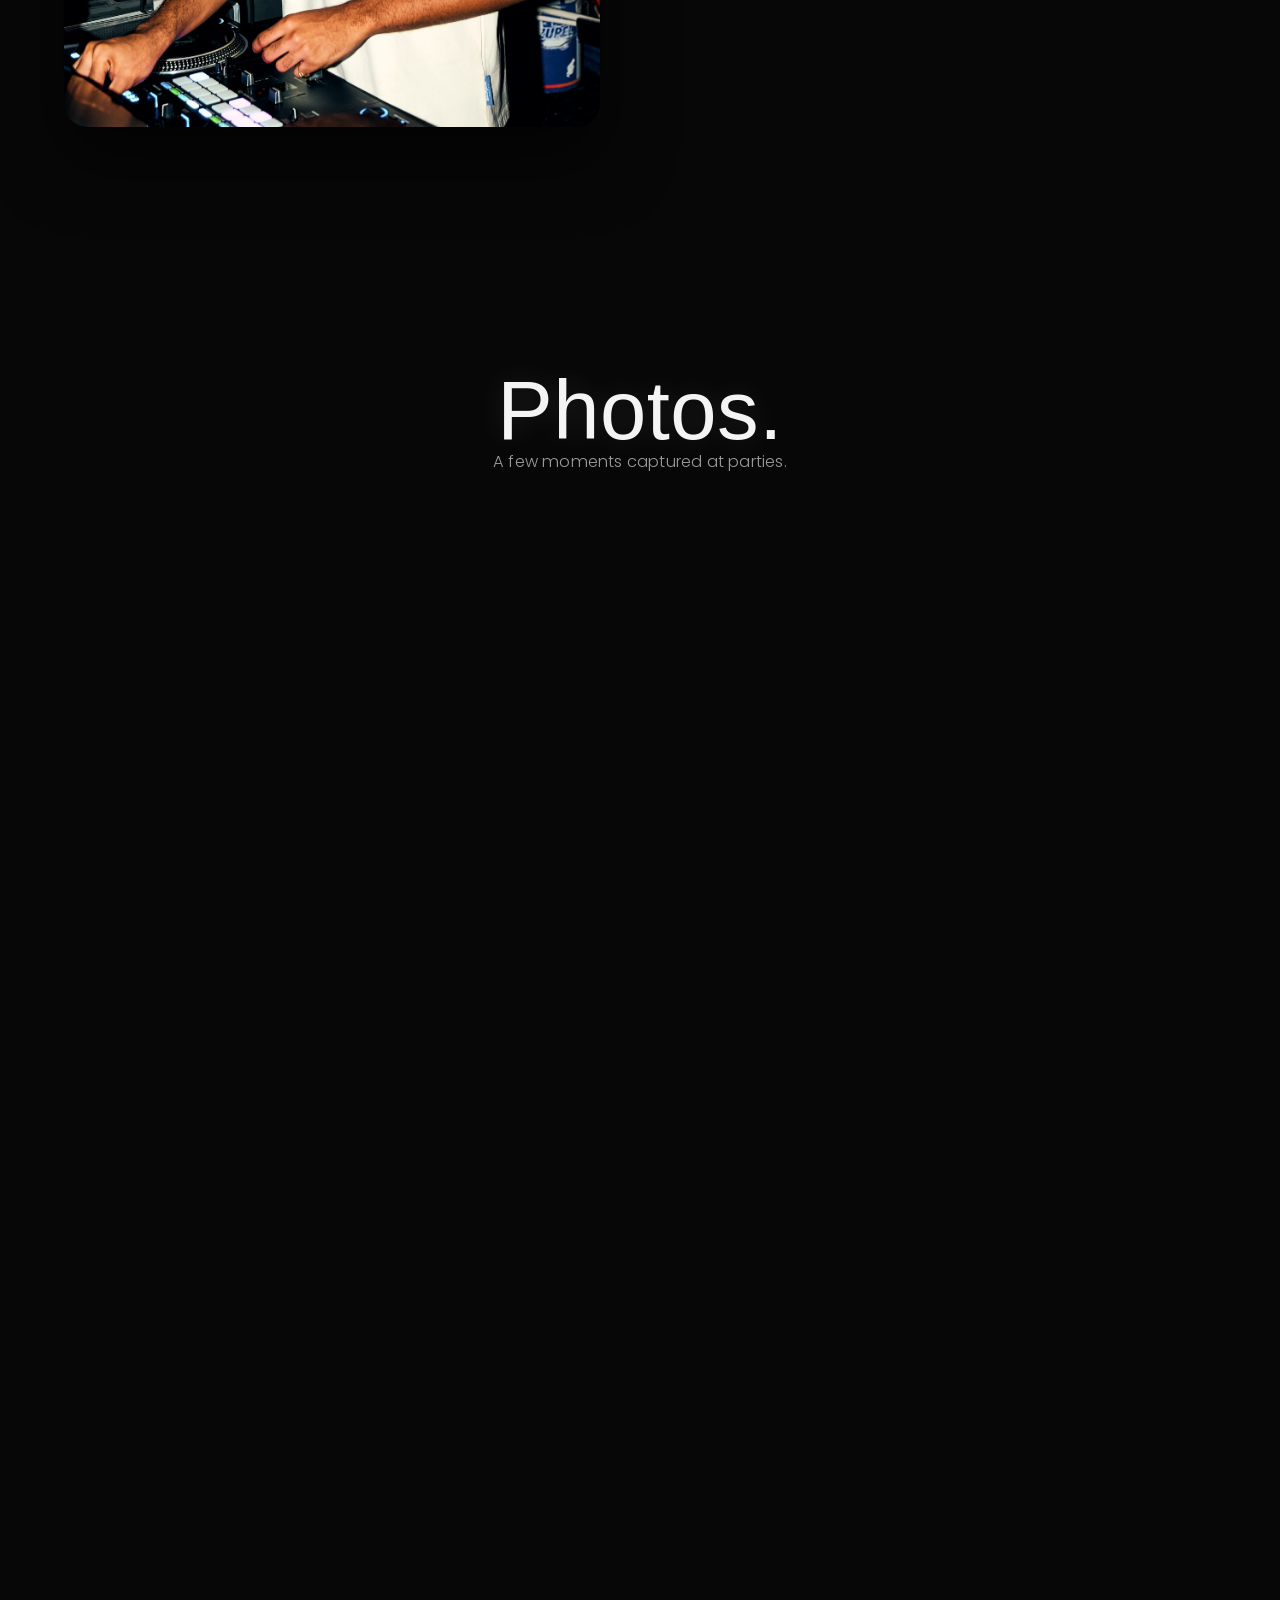
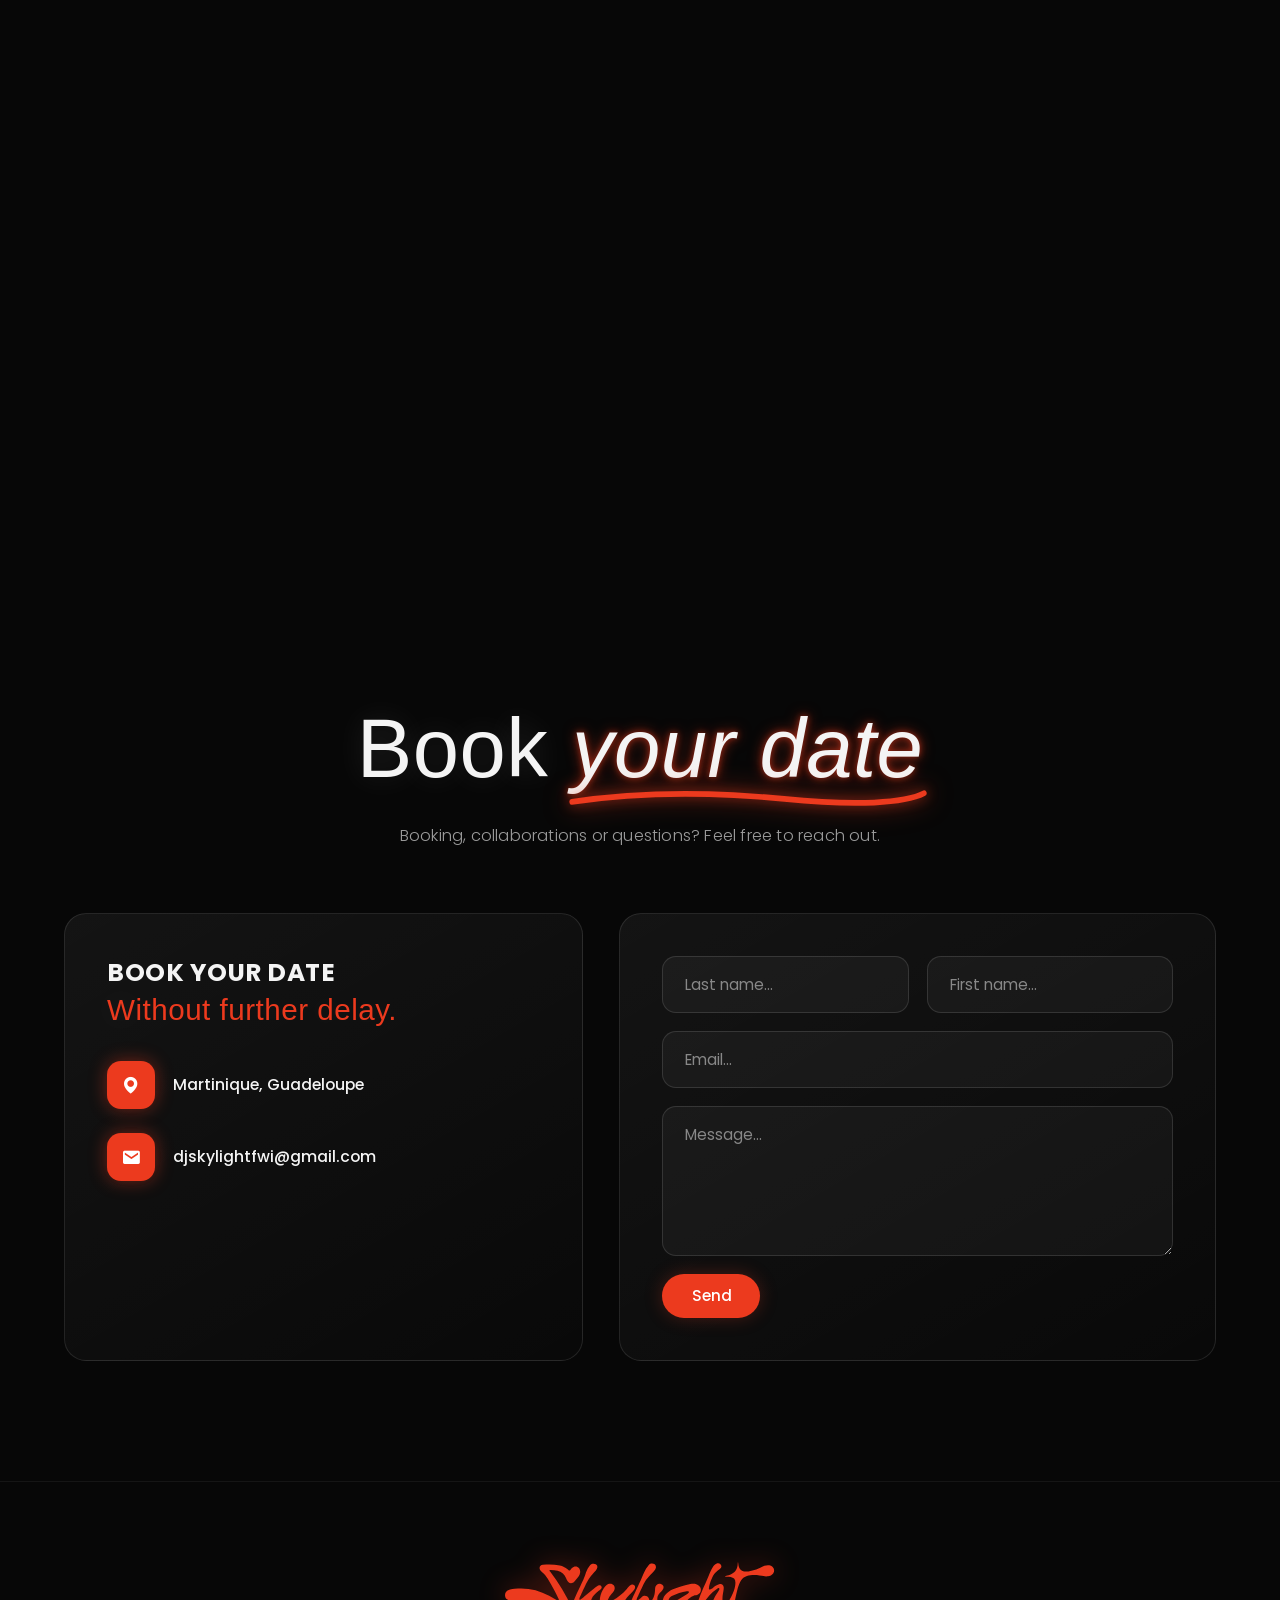
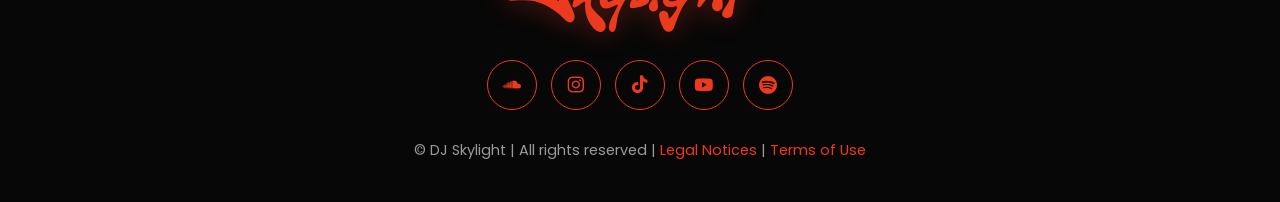
==== commit e1d9ac56: "Masque automatiquement les erreurs du formulaire et retire le téléphone - Les messages d'erreur du f" ====
--- a/index.html
+++ b/index.html
@@ -15,7 +15,7 @@
     <!-- Display font (Adobe Fonts) -->
     <link rel="stylesheet" href="https://use.typekit.net/oej1ysz.css">
     <!-- Styles -->
-    <link rel="stylesheet" href="CSS/styles.css?v=20261019">
+    <link rel="stylesheet" href="CSS/styles.css?v=20261019c">
 </head>
 
 <body class="loading">
@@ -346,10 +346,6 @@
                         <span class="info-ic"><i class='bx bxs-envelope'></i></span>
                         <span class="txt">djskylightfwi@gmail.com</span>
                     </div>
-                    <div class="info-row">
-                        <span class="info-ic"><i class='bx bxs-phone'></i></span>
-                        <span class="txt">+596 696 30 12 76</span>
-                    </div>
                 </div>
 
                 <form id="contact-form" class="glass reveal delay2" novalidate action="contact.php" method="POST">
@@ -437,7 +433,7 @@
         </button>
     </div>
 
-    <script src="JS/script.js?v=20261019"></script>
+    <script src="JS/script.js?v=20261019c"></script>
 </body>
 
 </html>
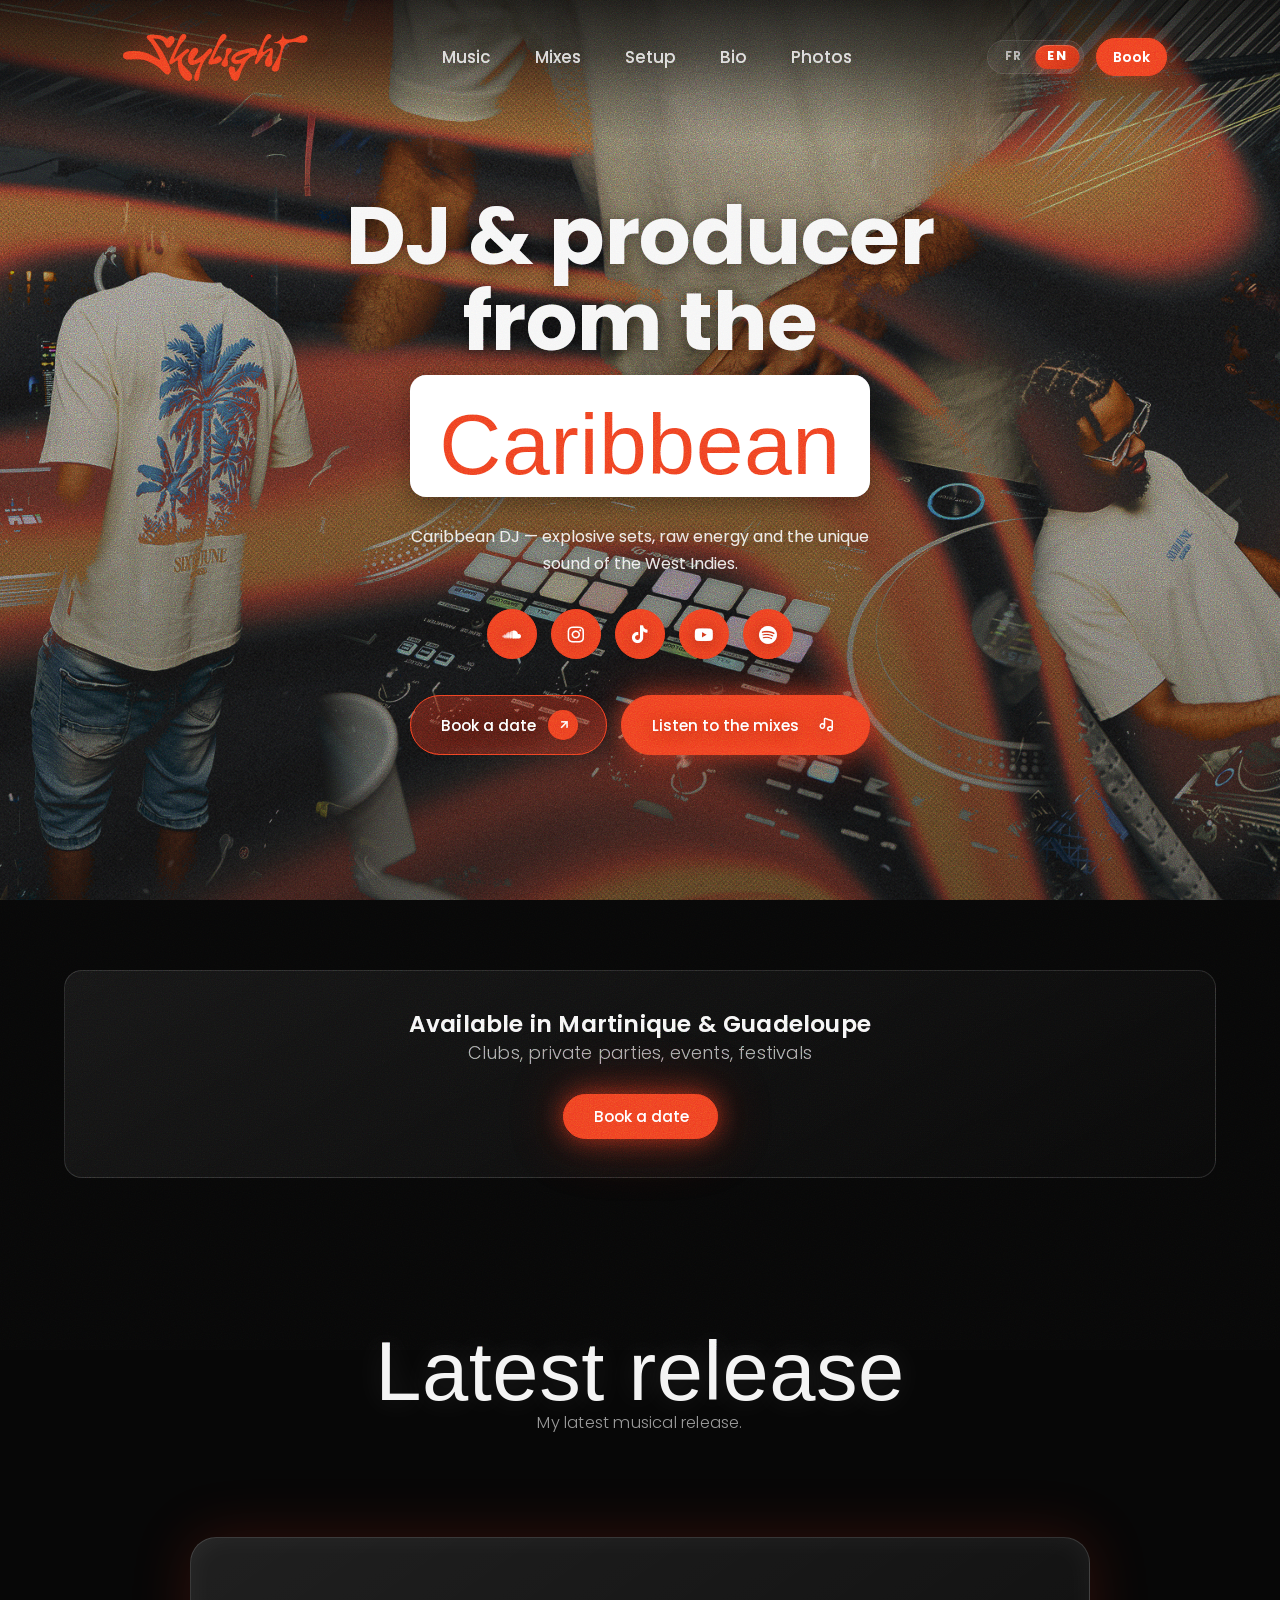
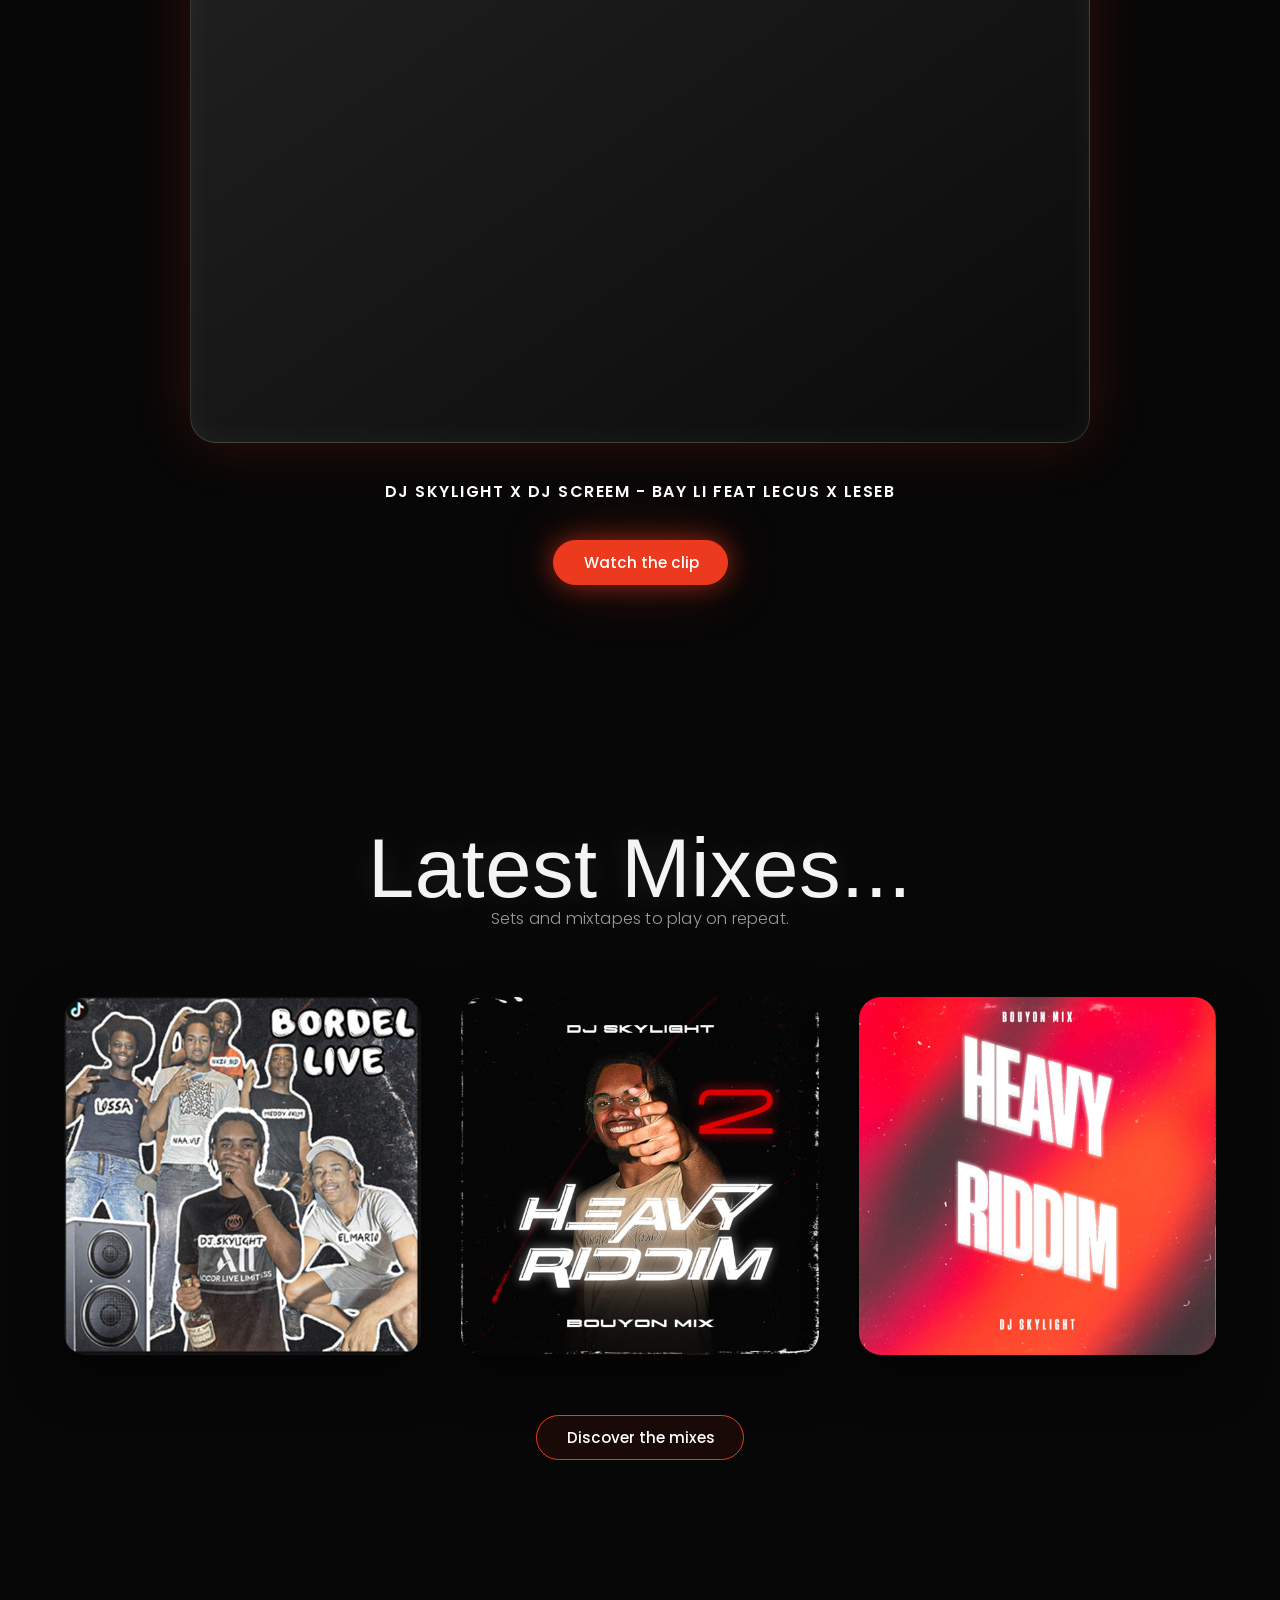
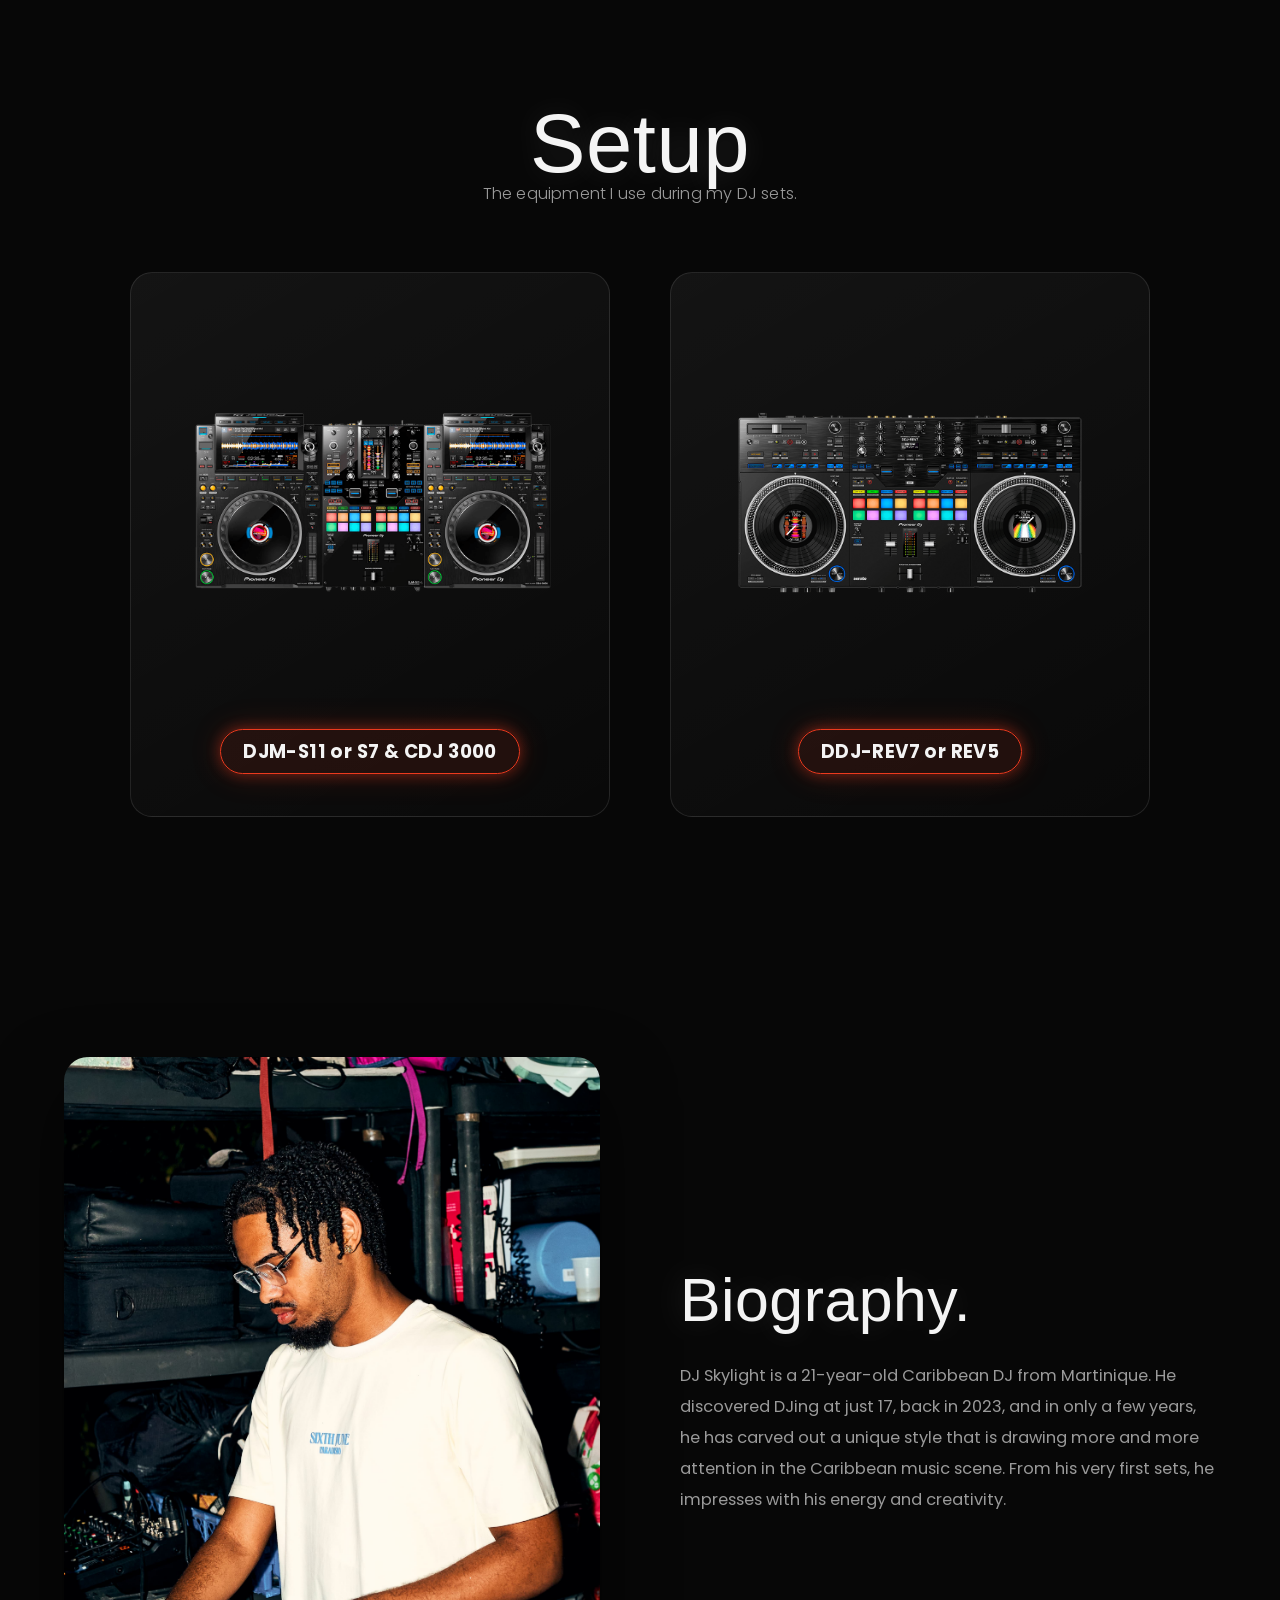
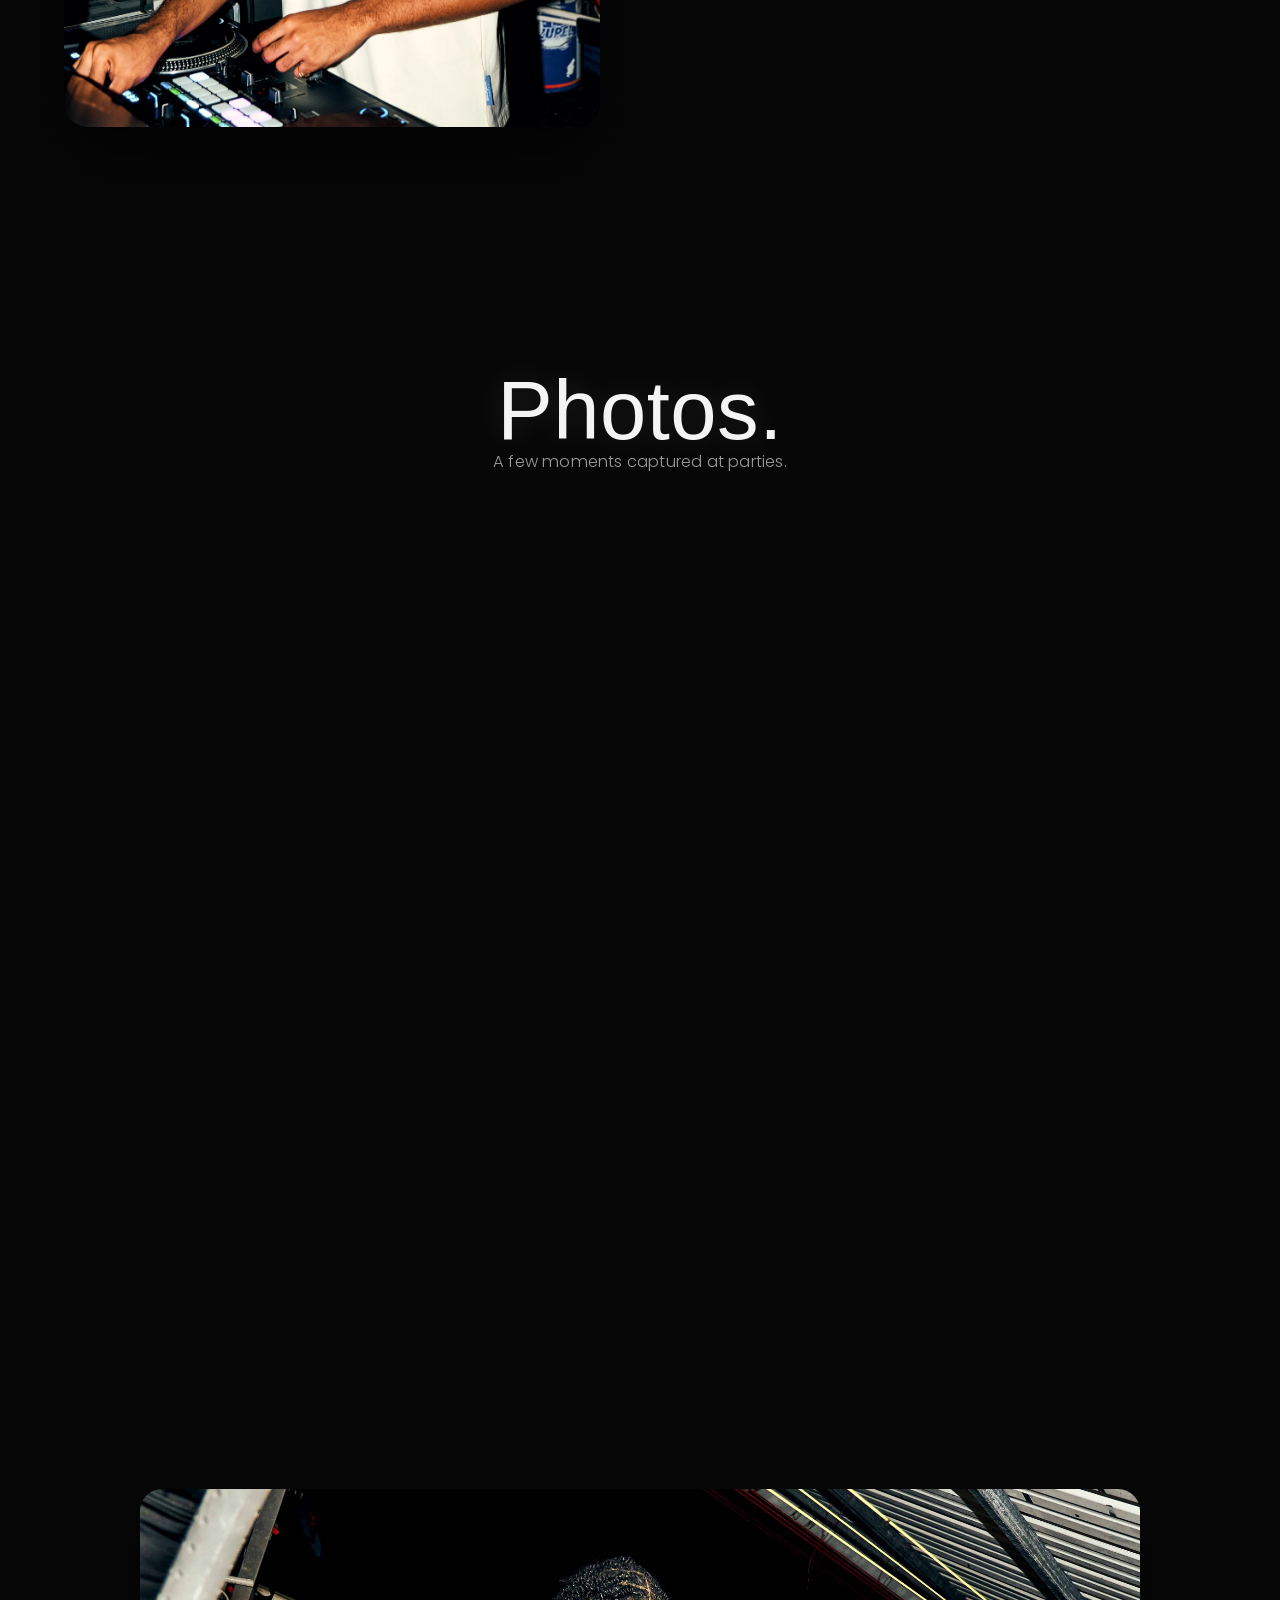
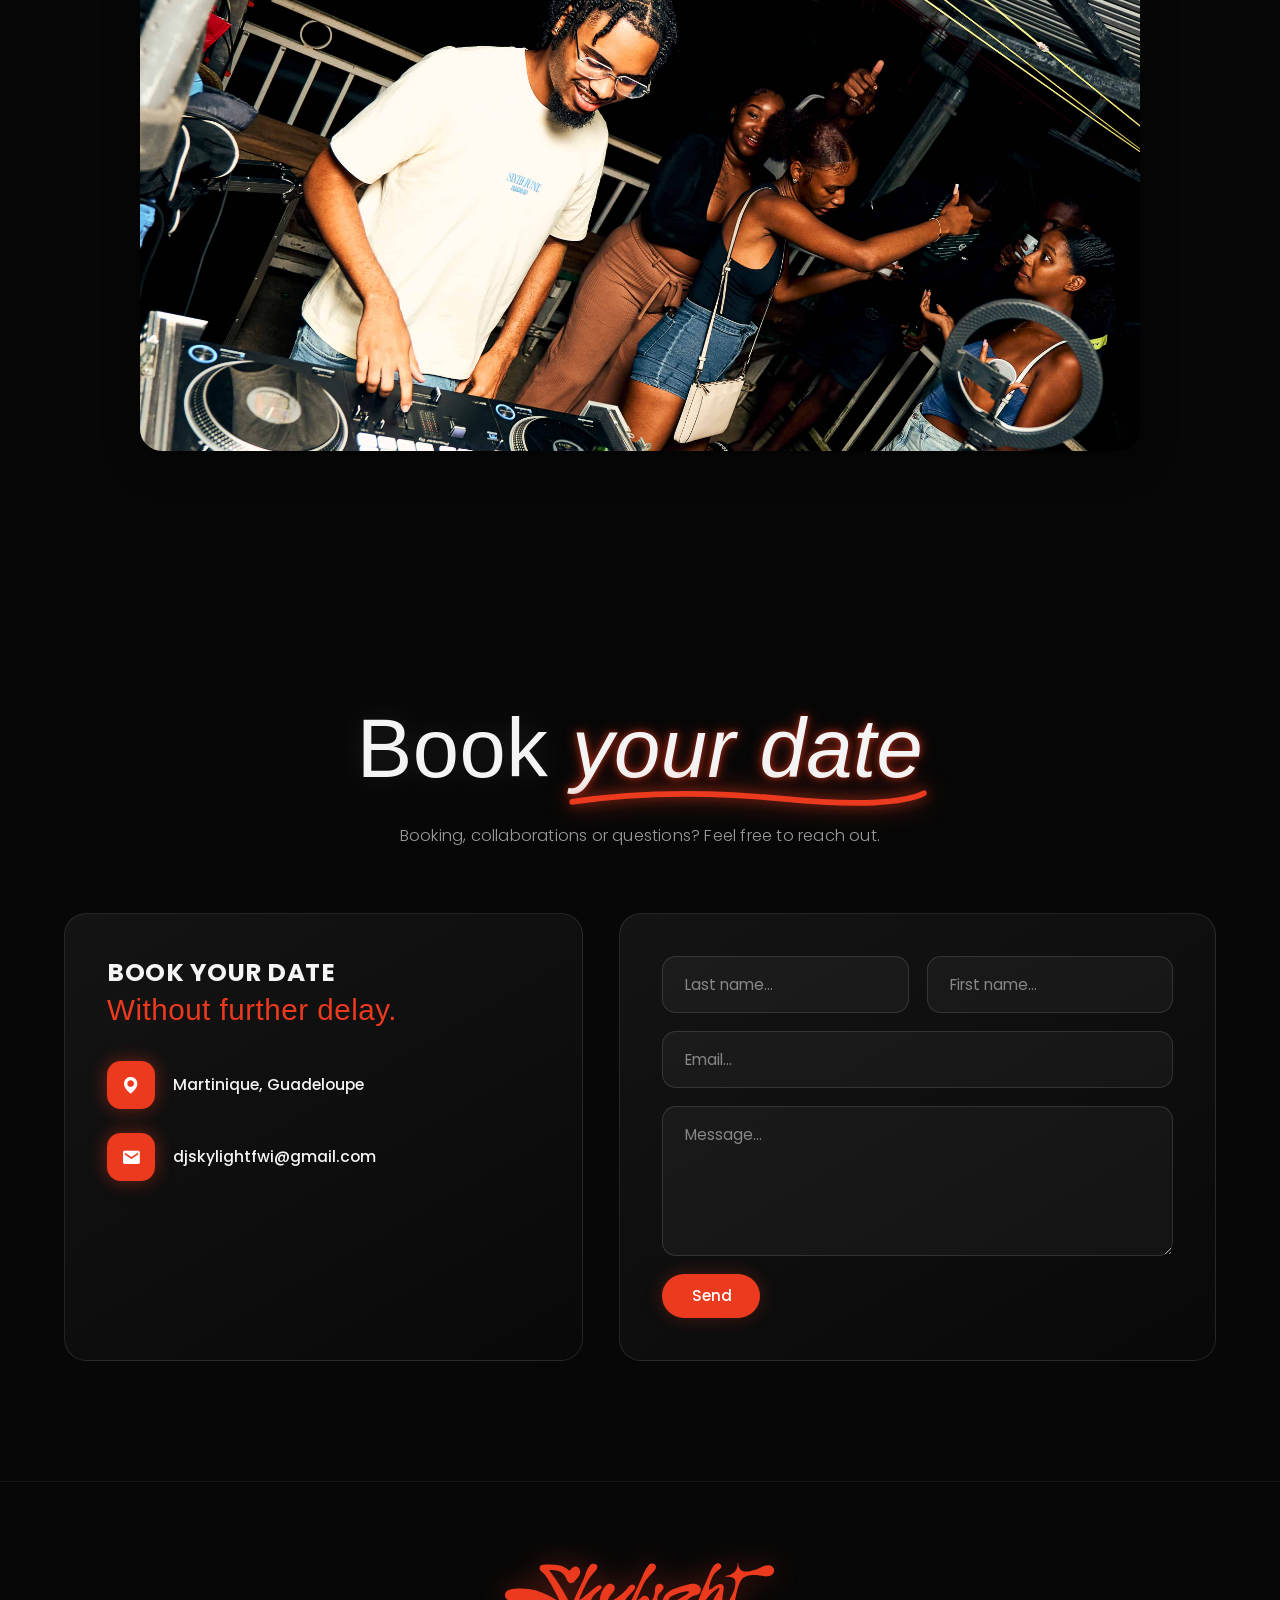
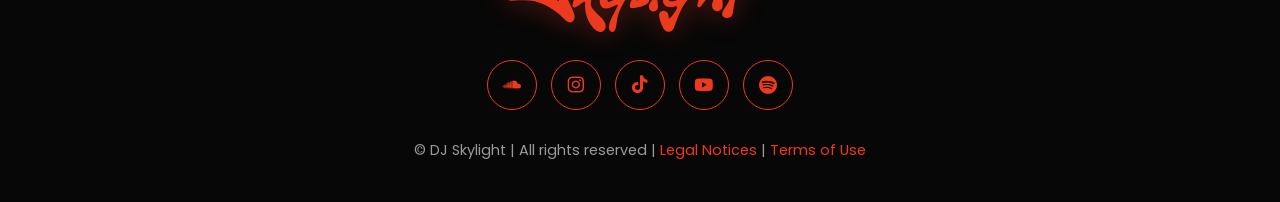
==== commit 78a6469b: "Renforce la sécurité du formulaire de contact (Turnstile, anti-spam, limites) - Cloudflare Turnstile" ====
--- a/index.html
+++ b/index.html
@@ -15,7 +15,7 @@
     <!-- Display font (Adobe Fonts) -->
     <link rel="stylesheet" href="https://use.typekit.net/oej1ysz.css">
     <!-- Styles -->
-    <link rel="stylesheet" href="CSS/styles.css?v=20261019c">
+    <link rel="stylesheet" href="CSS/styles.css?v=20261112a">
 </head>
 
 <body class="loading">
@@ -362,6 +362,7 @@
                     <!-- Honeypot anti-bot : invisible pour les humains, rempli par les robots -->
                     <div class="hp-field" aria-hidden="true" style="position:absolute;left:-9999px;width:1px;height:1px;overflow:hidden">
                         <label>Ne pas remplir <input type="text" name="_gotcha" tabindex="-1" autocomplete="off"></label>
+                        <label>Site web <input type="text" name="website" tabindex="-1" autocomplete="off"></label>
                     </div>
                     <button class="btn" type="submit" data-i18n="form.send">
                         Envoyer
@@ -433,7 +434,7 @@
         </button>
     </div>
 
-    <script src="JS/script.js?v=20261019c"></script>
+    <script src="JS/script.js?v=20261112a"></script>
 </body>
 
 </html>
--- a/CSS/styles.css
+++ b/CSS/styles.css
@@ -1557,6 +1557,26 @@
   color: #ff6b54;
 }
 
+/* Field flagged invalid by the server (cleared as soon as the visitor edits it) */
+input[aria-invalid="true"],
+textarea[aria-invalid="true"] {
+  border-color: var(--red);
+}
+
+/* Cloudflare Turnstile: zero footprint while invisible (cancels the form gap),
+   shown only when Cloudflare asks the visitor to click */
+.ts-box {
+  margin-top: -18px;
+  max-height: 0;
+  overflow: hidden;
+  transition: max-height .4s ease, margin-top .4s ease;
+}
+
+.ts-box.is-visible {
+  margin-top: 0;
+  max-height: 140px;
+}
+
 /* Honeypot anti-bot: off-screen (not display:none, which some bots detect) */
 .hp-field {
   position: absolute;
